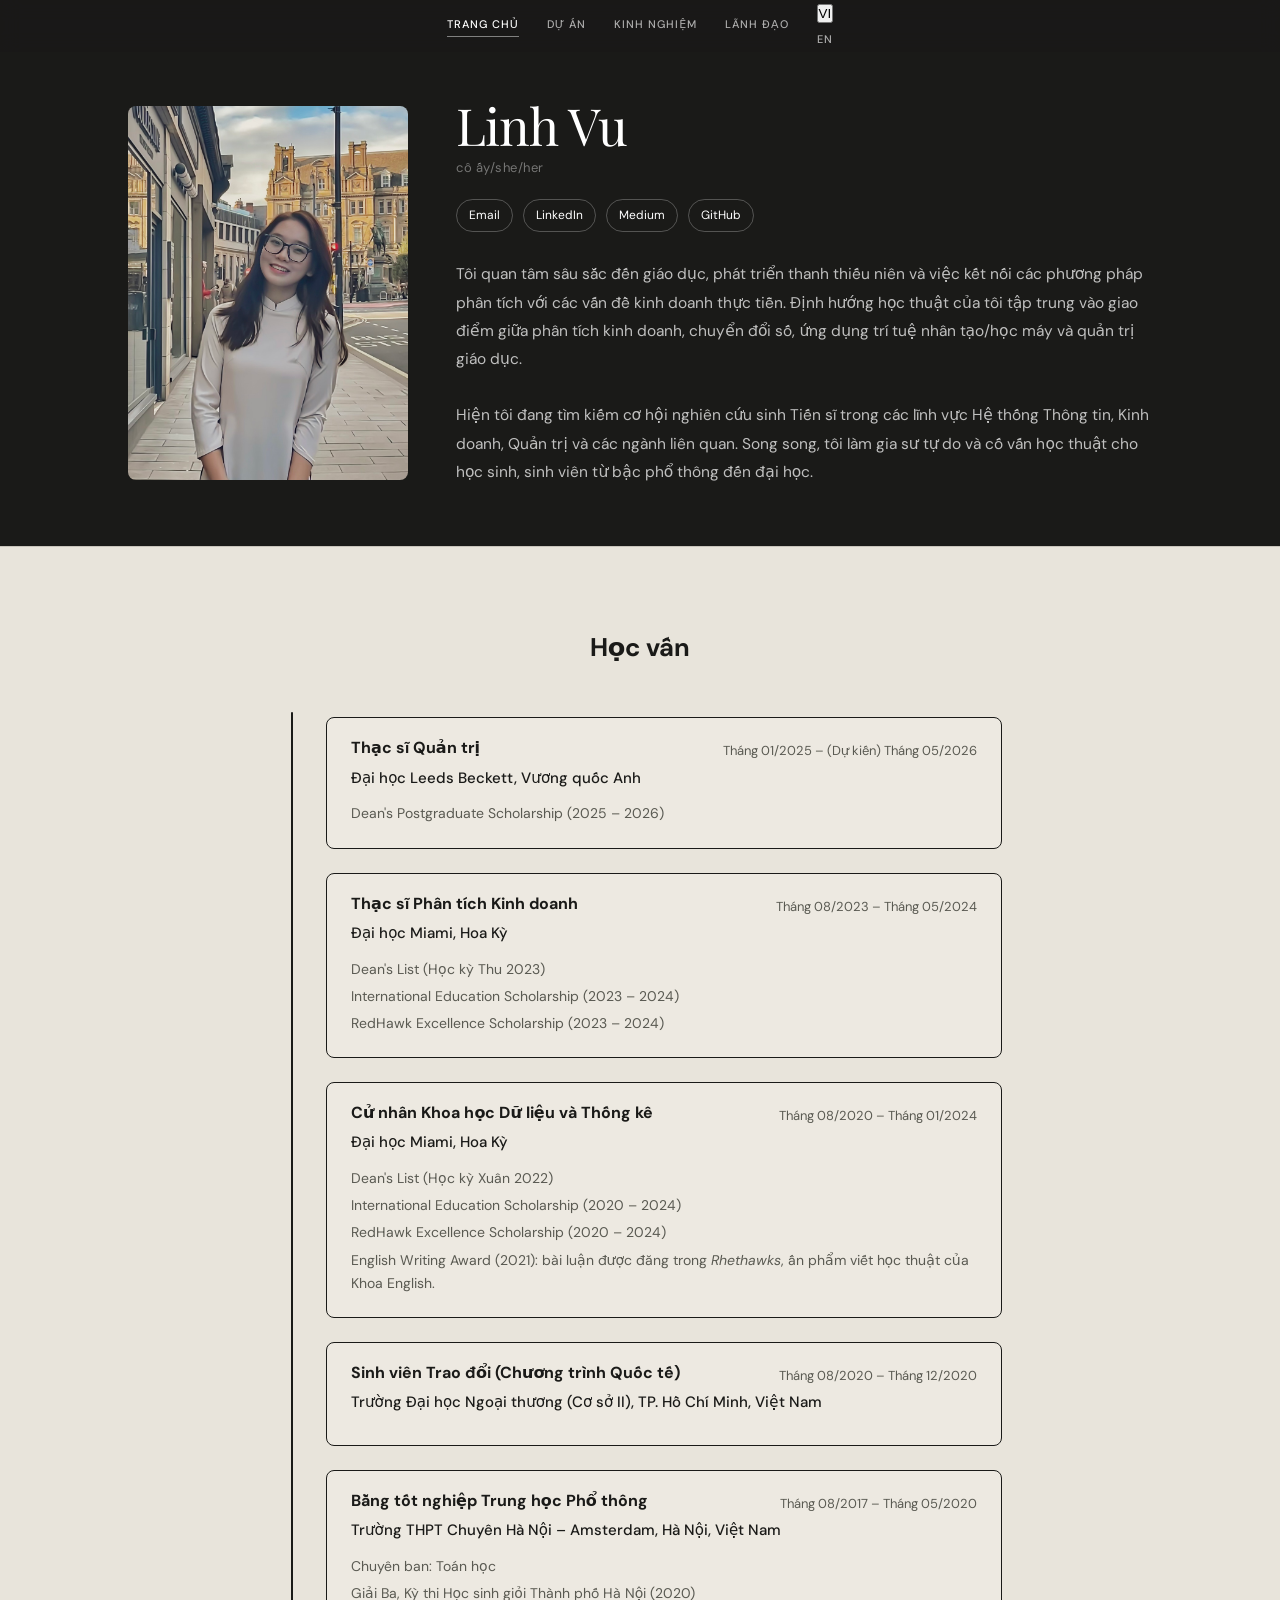
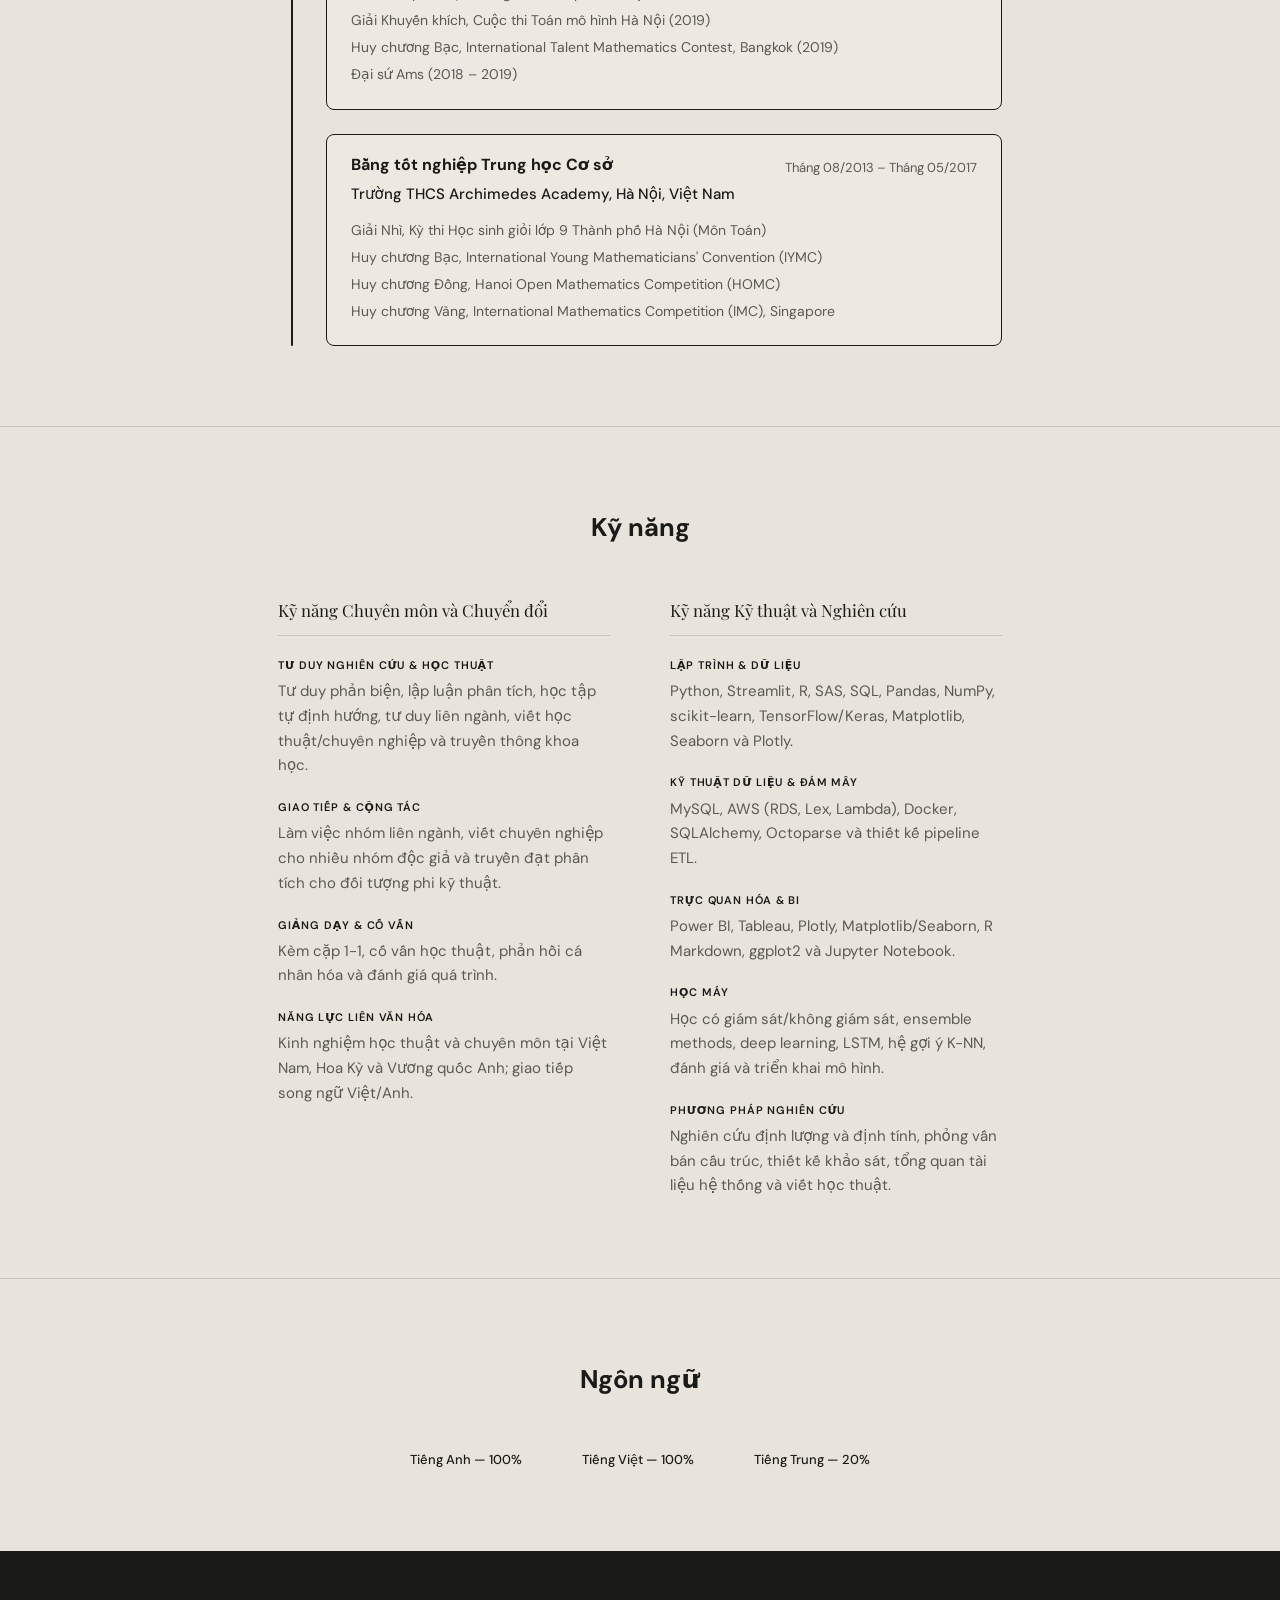
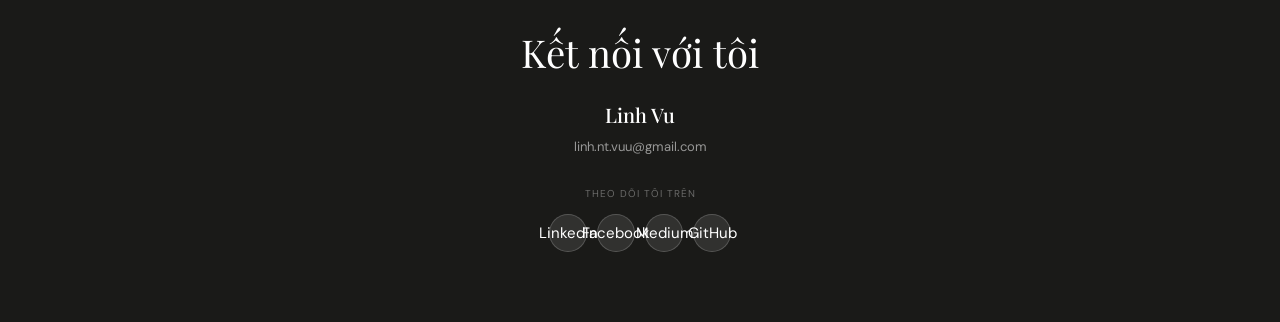
==== vi/index.html @ 60caf37d "Fix Vietnamese homepage paths and polish core copy" ====
<!DOCTYPE html>
<html lang="vi">
<head>
  <meta charset="UTF-8" />
  <meta name="viewport" content="width=device-width, initial-scale=1.0" />
  <title>Linh Vu | Trang cá nhân</title>
  <link rel="preconnect" href="https://fonts.googleapis.com" />
  <link rel="preconnect" href="https://fonts.gstatic.com" crossorigin />
  <link href="https://fonts.googleapis.com/css2?family=Playfair+Display:ital,wght@0,400;0,500;0,700;1,400;1,500&family=DM+Sans:wght@300;400;500&display=swap" rel="stylesheet" />
  <link rel="stylesheet" href="../style.css" />
  <style>
    .hero { background: var(--bg-dark); color: white; padding: calc(var(--nav-h) + 48px) var(--page-pad) 60px; display: grid; grid-template-columns: 280px 1fr; gap: 48px; align-items: center; }
    .hero-photo { width: 100%; max-width: 280px; aspect-ratio: 3/4; overflow: hidden; border-radius: 8px; flex-shrink: 0; }
    .hero-photo img { width: 100%; height: 100%; object-fit: cover; object-position: center top; }
    .hero-name { font-family: var(--serif); font-size: clamp(2.6rem, 4vw, 3.8rem); font-weight: 400; line-height: 1.0; margin-bottom: 6px; letter-spacing: -0.02em; }
    .hero-pronoun { font-size: 13px; color: rgba(255,255,255,0.4); margin-bottom: 20px; letter-spacing: 0.04em; }
    .hero-bio { font-size: 15.5px; line-height: 1.82; color: rgba(255,255,255,0.72); }
    .hero-socials { display: flex; gap: 10px; margin-bottom: 28px; flex-wrap: wrap; }
    .hero-social-link { color: white; border: 1px solid rgba(255,255,255,0.25); border-radius: 999px; padding: 6px 12px; font-size: 12px; text-decoration: none; }
  </style>
</head>
<body>

<nav>
  <div class="nav-links">
    <a href="index.html" class="active">Trang chủ</a>
    <a href="projects.html">Dự án</a>
    <a href="experience.html">Kinh nghiệm</a>
    <a href="leadership.html">Lãnh đạo</a>
  </div>
  <div class="lang-switcher">
    <button class="lang-current" onclick="toggleLangMenu(this)">VI</button>
    <div class="lang-menu"><a href="../index.html">EN</a></div>
  </div>
</nav>

<section class="hero" id="home">
  <div class="hero-photo"><img src="../images/linh.jpeg" alt="Linh Vu" /></div>
  <div class="hero-right-content">
    <h1 class="hero-name">Linh Vu</h1>
    <div class="hero-pronoun">cô ấy/she/her</div>
    <div class="hero-socials">
      <a href="mailto:linh.nt.vuu@gmail.com" class="hero-social-link">Email</a>
      <a href="https://www.linkedin.com/in/linhvu11/" target="_blank" class="hero-social-link">LinkedIn</a>
      <a href="https://medium.com/@linhvu.nt" target="_blank" class="hero-social-link">Medium</a>
      <a href="https://github.com/linhvu11" target="_blank" class="hero-social-link">GitHub</a>
    </div>
    <p class="hero-bio">
      Tôi quan tâm sâu sắc đến giáo dục, phát triển thanh thiếu niên và việc kết nối các phương pháp phân tích với các vấn đề kinh doanh thực tiễn. Định hướng học thuật của tôi tập trung vào giao điểm giữa phân tích kinh doanh, chuyển đổi số, ứng dụng trí tuệ nhân tạo/học máy và quản trị giáo dục.
      <br><br>
      Hiện tôi đang tìm kiếm cơ hội nghiên cứu sinh Tiến sĩ trong các lĩnh vực Hệ thống Thông tin, Kinh doanh, Quản trị và các ngành liên quan. Song song, tôi làm gia sư tự do và cố vấn học thuật cho học sinh, sinh viên từ bậc phổ thông đến đại học.
    </p>
  </div>
</section>

<section class="section" id="education">
  <div class="section-inner">
    <div class="section-label-wrap reveal"><div class="section-label">Học vấn</div></div>
    <div class="section-content">
      <div class="timeline reveal">
        <div class="timeline-item"><div class="timeline-card"><div class="timeline-card-header"><div class="timeline-card-title">Thạc sĩ Quản trị</div><div class="timeline-card-date">Tháng 01/2025 – (Dự kiến) Tháng 05/2026</div></div><span class="timeline-card-org">Đại học Leeds Beckett, Vương quốc Anh</span><ul class="timeline-card-edu-scholarship"><li>Dean's Postgraduate Scholarship (2025 – 2026)</li></ul><div class="edu-panel"><p><strong>Luận văn:</strong> “Hợp tác đại học – doanh nghiệp và phát triển tư duy khởi nghiệp của sinh viên tại Việt Nam” — phỏng vấn bán cấu trúc, phân tích chủ đề, quản trị chiến lược, chính sách giáo dục đại học, phát triển vốn nhân lực và giáo dục khởi nghiệp.</p></div></div></div>
        <div class="timeline-item"><div class="timeline-card"><div class="timeline-card-header"><div class="timeline-card-title">Thạc sĩ Phân tích Kinh doanh</div><div class="timeline-card-date">Tháng 08/2023 – Tháng 05/2024</div></div><span class="timeline-card-org">Đại học Miami, Hoa Kỳ</span><ul class="timeline-card-edu-scholarship"><li>Dean's List (Học kỳ Thu 2023)</li><li>International Education Scholarship (2023 – 2024)</li><li>RedHawk Excellence Scholarship (2023 – 2024)</li></ul><div class="edu-panel"><p>Các học phần trọng tâm gồm kho dữ liệu và BI, dữ liệu lớn, khai phá dữ liệu, học máy, AI/LLM, trực quan hóa dữ liệu, thiết kế thực nghiệm, suy luận nhân quả, tối ưu hóa và phân tích dự báo.</p></div></div></div>
        <div class="timeline-item"><div class="timeline-card"><div class="timeline-card-header"><div class="timeline-card-title">Cử nhân Khoa học Dữ liệu và Thống kê</div><div class="timeline-card-date">Tháng 08/2020 – Tháng 01/2024</div></div><span class="timeline-card-org">Đại học Miami, Hoa Kỳ</span><ul class="timeline-card-edu-scholarship"><li>Dean's List (Học kỳ Xuân 2022)</li><li>International Education Scholarship (2020 – 2024)</li><li>RedHawk Excellence Scholarship (2020 – 2024)</li><li>English Writing Award (2021): bài luận được đăng trong <em>Rhethawks</em>, ấn phẩm viết học thuật của Khoa English.</li></ul><div class="edu-panel"><p>Nền tảng học thuật gồm lập trình, cơ sở dữ liệu, xác suất, suy luận thống kê, thống kê Bayes, học thống kê, hồi quy, dự báo, thiết kế thực nghiệm, kinh tế lượng và kế toán tài chính.</p></div></div></div>
        <div class="timeline-item"><div class="timeline-card"><div class="timeline-card-header"><div class="timeline-card-title">Sinh viên Trao đổi (Chương trình Quốc tế)</div><div class="timeline-card-date">Tháng 08/2020 – Tháng 12/2020</div></div><span class="timeline-card-org">Trường Đại học Ngoại thương (Cơ sở II), TP. Hồ Chí Minh, Việt Nam</span><div class="edu-panel"><p>Tham gia chương trình trao đổi của Đại học Miami tại FTU Cơ sở II trong giai đoạn COVID-19; hoàn thành các học phần trực tiếp về Kinh tế vi mô và Kinh tế vĩ mô song song với việc học trực tuyến toàn thời gian tại Đại học Miami.</p><p><strong>Hoạt động:</strong> Diễn giả khách mời tại hội thảo “Chia sẻ kinh nghiệm học tập hiệu quả trong môi trường quốc tế”. <a href="leadership.html">Xem tại trang Lãnh đạo →</a></p></div></div></div>
        <div class="timeline-item"><div class="timeline-card"><div class="timeline-card-header"><div class="timeline-card-title">Bằng tốt nghiệp Trung học Phổ thông</div><div class="timeline-card-date">Tháng 08/2017 – Tháng 05/2020</div></div><span class="timeline-card-org">Trường THPT Chuyên Hà Nội – Amsterdam, Hà Nội, Việt Nam</span><ul class="timeline-card-edu-scholarship"><li>Chuyên ban: Toán học</li><li>Giải Ba, Kỳ thi Học sinh giỏi Thành phố Hà Nội (2020)</li><li>Giải Khuyến khích, Cuộc thi Toán mô hình Hà Nội (2019)</li><li>Huy chương Bạc, International Talent Mathematics Contest, Bangkok (2019)</li><li>Đại sứ Ams (2018 – 2019)</li></ul></div></div>
        <div class="timeline-item"><div class="timeline-card"><div class="timeline-card-header"><div class="timeline-card-title">Bằng tốt nghiệp Trung học Cơ sở</div><div class="timeline-card-date">Tháng 08/2013 – Tháng 05/2017</div></div><span class="timeline-card-org">Trường THCS Archimedes Academy, Hà Nội, Việt Nam</span><ul class="timeline-card-edu-scholarship"><li>Giải Nhì, Kỳ thi Học sinh giỏi lớp 9 Thành phố Hà Nội (Môn Toán)</li><li>Huy chương Bạc, International Young Mathematicians' Convention (IYMC)</li><li>Huy chương Đồng, Hanoi Open Mathematics Competition (HOMC)</li><li>Huy chương Vàng, International Mathematics Competition (IMC), Singapore</li></ul></div></div>
      </div>
    </div>
  </div>
</section>

<section class="section" id="skills">
  <div class="section-inner">
    <div class="section-label-wrap reveal"><div class="section-label">Kỹ năng</div></div>
    <div class="section-content reveal">
      <div class="skills-two-col">
        <div>
          <div class="skills-col-head">Kỹ năng Chuyên môn và Chuyển đổi</div>
          <div class="skills-group"><div class="skills-group-title">Tư duy Nghiên cứu &amp; Học thuật</div><div class="skills-category-desc">Tư duy phản biện, lập luận phân tích, học tập tự định hướng, tư duy liên ngành, viết học thuật/chuyên nghiệp và truyền thông khoa học.</div></div>
          <div class="skills-group"><div class="skills-group-title">Giao tiếp &amp; Cộng tác</div><div class="skills-category-desc">Làm việc nhóm liên ngành, viết chuyên nghiệp cho nhiều nhóm độc giả và truyền đạt phân tích cho đối tượng phi kỹ thuật.</div></div>
          <div class="skills-group"><div class="skills-group-title">Giảng dạy &amp; Cố vấn</div><div class="skills-category-desc">Kèm cặp 1-1, cố vấn học thuật, phản hồi cá nhân hóa và đánh giá quá trình.</div></div>
          <div class="skills-group"><div class="skills-group-title">Năng lực Liên văn hóa</div><div class="skills-category-desc">Kinh nghiệm học thuật và chuyên môn tại Việt Nam, Hoa Kỳ và Vương quốc Anh; giao tiếp song ngữ Việt/Anh.</div></div>
        </div>
        <div>
          <div class="skills-col-head">Kỹ năng Kỹ thuật và Nghiên cứu</div>
          <div class="skills-group"><div class="skills-group-title">Lập trình &amp; Dữ liệu</div><div class="skills-category-desc">Python, Streamlit, R, SAS, SQL, Pandas, NumPy, scikit-learn, TensorFlow/Keras, Matplotlib, Seaborn và Plotly.</div></div>
          <div class="skills-group"><div class="skills-group-title">Kỹ thuật Dữ liệu &amp; Đám mây</div><div class="skills-category-desc">MySQL, AWS (RDS, Lex, Lambda), Docker, SQLAlchemy, Octoparse và thiết kế pipeline ETL.</div></div>
          <div class="skills-group"><div class="skills-group-title">Trực quan hóa &amp; BI</div><div class="skills-category-desc">Power BI, Tableau, Plotly, Matplotlib/Seaborn, R Markdown, ggplot2 và Jupyter Notebook.</div></div>
          <div class="skills-group"><div class="skills-group-title">Học máy</div><div class="skills-category-desc">Học có giám sát/không giám sát, ensemble methods, deep learning, LSTM, hệ gợi ý K-NN, đánh giá và triển khai mô hình.</div></div>
          <div class="skills-group"><div class="skills-group-title">Phương pháp Nghiên cứu</div><div class="skills-category-desc">Nghiên cứu định lượng và định tính, phỏng vấn bán cấu trúc, thiết kế khảo sát, tổng quan tài liệu hệ thống và viết học thuật.</div></div>
        </div>
      </div>
    </div>
  </div>
</section>

<section class="section" id="languages">
  <div class="section-inner">
    <div class="section-label-wrap reveal"><div class="section-label">Ngôn ngữ</div></div>
    <div class="section-content reveal">
      <div class="lang-list">
        <div class="lang-item"><div class="lang-name">Tiếng Anh — 100%</div></div>
        <div class="lang-item"><div class="lang-name">Tiếng Việt — 100%</div></div>
        <div class="lang-item"><div class="lang-name">Tiếng Trung — 20%</div></div>
      </div>
    </div>
  </div>
</section>

<footer class="footer" id="connect">
  <div class="footer-title">Kết nối với tôi</div>
  <div class="footer-name">Linh Vu</div>
  <div class="footer-email"><a href="mailto:linh.nt.vuu@gmail.com">linh.nt.vuu@gmail.com</a></div>
  <div class="footer-label">Theo dõi tôi trên</div>
  <div class="social-links">
    <a href="https://www.linkedin.com/in/linhvu11/" target="_blank" class="social-link" title="LinkedIn">LinkedIn</a>
    <a href="https://www.facebook.com/linhbong115" target="_blank" class="social-link" title="Facebook">Facebook</a>
    <a href="https://medium.com/@linhvu.nt" target="_blank" class="social-link" title="Medium">Medium</a>
    <a href="https://github.com/linhvu11" target="_blank" class="social-link" title="GitHub">GitHub</a>
  </div>
</footer>

<script src="../shared.js"></script>
</body>
</html>
---- style.css ----
:root {
  --bg: #e8e4db;
  --bg-card: #ede9e1;       /* slightly lighter than bg for cards */
  --bg-dark: #1a1a18;
  --text: #1a1a18;
  --text-light: #5a5a52;
  --border: #1a1a18;        /* black borders */
  --border-subtle: #c8c4bb; /* subtle dividers inside cards */
  --white: #ffffff;
  --serif: 'Playfair Display', Georgia, serif;
  --sans: 'DM Sans', system-ui, sans-serif;
  --nav-h: 52px;
  --content-max: 980px;     /* wider content */
  --page-pad: clamp(20px, 10vw, 160px);
  --dot-size: 28px;
  --line-left: 13px;        /* center of the 2px line = (dot-size/2) - 1 */
}

*, *::before, *::after { box-sizing: border-box; margin: 0; padding: 0; }
html { scroll-behavior: smooth; }
body {
  font-family: var(--sans);
  background: var(--bg);
  color: var(--text);
  font-size: 15px;
  line-height: 1.65;
  -webkit-font-smoothing: antialiased;
  min-width: 320px;
}
a { color: inherit; text-decoration: none; }

/* ══ NAV ══ */
nav {
  position: fixed; top: 0; left: 0; right: 0; z-index: 500;
  display: flex; align-items: center; justify-content: center;
  gap: 28px;
  padding: 0 clamp(20px, 5vw, 80px);
  height: var(--nav-h);
  background: rgba(26,24,24,0.96);
  backdrop-filter: blur(10px);
}

.nav-links { display: flex; gap: 28px; align-items: center; }
nav a {
  color: rgba(255,255,255,0.65); font-size: 11px;
  letter-spacing: 0.09em; text-transform: uppercase; font-weight: 500;
  transition: color 0.2s; padding-bottom: 2px;
  border-bottom: 1.5px solid transparent;
}
nav a:hover { color: white; }
nav a.active { color: white; border-bottom-color: rgba(255,255,255,0.45); }

/* ══ SECTIONS ══ */
.section { padding: 80px 0; border-top: 1px solid var(--border-subtle); }
.section-inner {
  max-width: var(--content-max);
  margin: 0 auto;
  padding: 0 var(--page-pad);
}
.section-label-wrap { text-align: center; margin-bottom: 48px; }
.section-label { font-family: var(--sans); font-size: 1.6rem; font-weight: 700; color: var(--text); }
.section-label-hint { font-size: 12px; color: var(--text-light); font-style: italic; margin-top: 6px; }
.section-content { min-width: 0; }

/* ══ PAGE HERO ══ */
.page-hero {
  background: var(--bg-dark); color: white;
  padding: calc(var(--nav-h) + 60px) var(--page-pad) 60px;
  text-align: center;
}
.page-hero h1 { font-family: var(--serif); font-size: 3rem; font-weight: 400; letter-spacing: -0.02em; }
.page-hero h1 em { font-style: italic; }
.page-hero p { font-size: 14px; color: rgba(255,255,255,0.55); margin-top: 8px; }

/* ══════════════════════════════════════
   TIMELINE
══════════════════════════════════════ */
.timeline {
  position: relative;
  padding-left: 48px;
}
.timeline::before {
  content: '';
  position: absolute;
  left: var(--line-left);
  top: -5px;
  bottom: 0;
  width: 2px;
  background: var(--bg-dark);
  border-radius: 1px;
}
.timeline-item { position: relative; margin-bottom: 24px; }
.timeline-item:last-child { margin-bottom: 0; }

.timeline-dot {
  position: absolute;
  left: -49px;
  top: 16px;
  width: var(--dot-size);
  height: var(--dot-size);
  border-radius: 50%;
  background: var(--bg);
  border: 2px solid var(--bg-dark);
  display: flex; align-items: center; justify-content: center;
  z-index: 1;
}
.timeline-dot svg {
  width: 13px; height: 13px;
  stroke: var(--bg-dark); stroke-width: 1.8;
  fill: none; stroke-linecap: round; stroke-linejoin: round;
}

/* Timeline CARD */
.timeline-card {
  background: var(--bg-card);
  border: 1.5px solid var(--bg-dark);
  border-radius: 8px;
  padding: 20px 24px;
  overflow: hidden;
  transition: box-shadow 0.2s, transform 0.2s;
}
.timeline-card:hover { box-shadow: 0 4px 20px rgba(0,0,0,0.12); transform: translateY(-1px); }
.timeline-card-header {
  display: flex; justify-content: space-between;
  align-items: flex-start; gap: 12px; margin-bottom: 4px;
  flex-wrap: wrap; /* allow wrapping instead of overflow */
}
.timeline-card-title {
  font-weight: 700; font-size: 16px; line-height: 1.3;
  flex: 1; min-width: 0; /* shrink properly */
}
.timeline-card-date {
  display: flex; align-items: center; gap: 4px;
  font-size: 13px; color: var(--text-light);
  white-space: nowrap; flex-shrink: 0; padding-top: 2px;
}
.timeline-card-date svg { width: 12px; height: 12px; fill: none; stroke: var(--text-light); stroke-width: 1.8; }
.timeline-card-org {
  font-size: 15px; font-weight: 500; color: var(--text); margin-bottom: 10px; display: block;
}

/* For EDUCATION section: scholarship list */
.timeline-card-edu-scholarship { list-style: none; font-size: 14px; color: var(--text-light); }
.timeline-card-edu-scholarship li { padding: 2px 0; }

/* -- Timeline CARD toggle button -- */
.timeline-card-toggle {
  display: inline-flex; align-items: center; gap: 6px;
  font-size: 13px; font-weight: 500; color: var(--text-light);
  background: none; border: 1.5px solid var(--border-subtle);
  border-radius: 4px; padding: 5px 12px; cursor: pointer;
  transition: all 0.15s; font-family: var(--sans); margin-top: 12px; }
.timeline-card-toggle:hover { border-color: var(--text); color: var(--text); }
.timeline-card-toggle.open { border-color: var(--text); color: var(--text); background: rgba(0,0,0,0.03); }
.timeline-card-toggle svg { width: 11px; height: 11px; fill: none; stroke: currentColor; stroke-width: 2; transition: transform 0.22s ease; }
.timeline-card-toggle.open svg { transform: rotate(90deg); }

/* ══ EDUCATION dropdown panel ══ */
.edu-panel {
  display: none; margin-top: 14px; padding: 16px 18px;
  background: var(--bg); border: 1px solid var(--border-subtle);
  border-radius: 6px; font-size: 14px; line-height: 1.7;
}
.edu-panel.open { display: block; animation: dropIn 0.2s ease; }
@keyframes dropIn { from { opacity: 0; transform: translateY(-5px); } to { opacity: 1; transform: none; } }
.edu-panel-subhead { font-weight: 700; font-size: 11px; letter-spacing: 0.07em; text-transform: uppercase; color: var(--text-light); margin: 14px 0 8px; }
.edu-panel-subhead:first-child { margin-top: 0; }
.edu-panel strong { font-weight: 700; }
.edu-panel p { margin-bottom: 6px; font-size: 14px; }
.edu-panel p:last-child { margin-bottom: 0; }

/* ══ AWARDS ══ */
.award-list { list-style: none; }

/* Each award entry is an <li> — acts as the visual "group" */
.award-list > li {
  padding: 10px 0;
  border-bottom: 1px solid var(--border-subtle);
}
.award-list > li:first-child { padding-top: 0; }
.award-list > li:last-child { padding-bottom: 0; border-bottom: none; }

/* Title + date row */
.award-item {
  display: flex;
  justify-content: space-between;
  align-items: flex-start;
  gap: 12px;
}
.award-item-title {
  flex: 1;
  min-width: 0;
  font-size: 14px;
  line-height: 1.4;
}
.award-item-date {
  font-size: 12px;
  color: var(--text-light);
  white-space: nowrap;
  flex-shrink: 0;
  padding-top: 2px;
}

/* Detail sits tight below the title row */
.award-item-detail {
  font-size: 12.5px;
  color: var(--text-light);
  margin-top: 3px;
  line-height: 1.55;
  font-style: italic;
}

/* ══ STYLE LINKS <a> ══ */
.award-list a,
.experience-panel a,
.edu-panel a {
  color: #4A7FA5;
  text-decoration: none;
  font-size: inherit;
  font-weight: inherit;
  font-style: inherit;
  line-height: inherit;
}
.award-list a:hover,
.experience-panel a:hover,
.edu-panel a:hover {
  color: #2E5F80;
}

/* ══ EXPERIENCE dropdown panel ══ */
.experience-panel {
  display: none; margin-top: 14px; padding: 16px 18px;
  background: var(--bg); border: 1px solid var(--border-subtle);
  border-radius: 6px; font-size: 14px; line-height: 1.7;
}
.experience-panel.open { display: block; animation: dropIn 0.2s ease; }
.experience-panel p { margin-bottom: 6px; font-size: 14px; font-style: italic; }
.experience-panel-bullets { padding-left: 18px; }
.experience-panel-bullets li { font-size: 14px; line-height: 1.65; margin-bottom: 6px; }
.experience-panel-bullets li:last-child { margin-bottom: 0; }

/* ══ SKILLS ══ */
.skills-two-col { display: grid; grid-template-columns: 1fr 1fr; gap: 0 60px; }
.skills-col-head { font-family: var(--serif); font-size: 1.05rem; font-weight: 400; margin-bottom: 20px; padding-bottom: 10px; border-bottom: 1px solid var(--border-subtle); }
.skills-group { margin-bottom: 20px; }
.skills-group:last-child { margin-bottom: 0; }
.skills-group-title { font-weight: 600; font-size: 11px; letter-spacing: 0.08em; text-transform: uppercase; margin-bottom: 5px; }
.skills-category-desc { font-size: 15px; line-height: 1.65; color: var(--text-light); }

/* ══ LANGUAGES ══ */
.lang-list { display: flex; gap: 60px; justify-content: center; flex-wrap: wrap; }
.lang-item { text-align: center; }
.lang-donut { position: relative; width: 80px; height: 80px; margin: 0 auto 10px; }
.lang-donut svg { width: 80px; height: 80px; transform: rotate(-90deg); }
.lang-donut circle { fill: none; stroke-width: 7; stroke-linecap: round; }
.lang-donut .track { stroke: var(--border-subtle); }
.lang-donut .fill { stroke: var(--bg-dark); }
.lang-donut-pct { position: absolute; inset: 0; display: flex; align-items: center; justify-content: center; font-size: 14px; font-weight: 600; }
.lang-name { font-size: 13px; font-weight: 500; }

/* ══ PROJECTS GRID ══ */
.projects-grid { display: grid; grid-template-columns: repeat(3, 1fr); gap: 20px; }
.project-card { cursor: pointer; transition: transform 0.2s; }
.project-card:hover { transform: translateY(-3px); }
.project-thumb {
  width: 100%;
  aspect-ratio: 2/1;
  object-fit: cover;
  border-radius: 6px;
  border: 1.5px solid var(--bg-dark);
  display: block;
}
.project-title { font-size: 14px; font-weight: 600; margin-top: 8px; line-height: 1.4; }
.project-year { font-size: 12px; font-style: italic; color: var(--text-light); margin-top: 2px; }

/* ══ MODAL ══ */
.modal-overlay {
  display: none; position: fixed; inset: 0;
  background: rgba(0,0,0,0.45); z-index: 1000;
  align-items: center; justify-content: center; padding: 20px;
}
.modal-overlay.open { display: flex; }
.modal {
  background: var(--white); border-radius: 8px;
  max-width: 700px; width: 100%; max-height: 88vh;
  overflow-y: auto; padding: 32px; position: relative;
  animation: modalIn 0.2s ease;
}
@keyframes modalIn {
  from { opacity: 0; transform: scale(0.97) translateY(6px); }
  to { opacity: 1; transform: scale(1) translateY(0); }
}
.modal-close {
  position: absolute; top: 14px; right: 14px;
  width: 28px; height: 28px; border-radius: 50%;
  border: 1.5px solid var(--text); background: none;
  cursor: pointer; display: flex; align-items: center; justify-content: center; font-size: 14px;
}
.modal-close:hover { background: var(--bg-dark); color: white; border-color: var(--bg-dark); }
.modal-title { font-weight: 700; font-size: 17px; margin-bottom: 6px; line-height: 1.4; }
.modal-meta { font-size: 13px; color: var(--text-light); margin-bottom: 4px; }
.modal-meta em { font-style: italic; }
.modal-year { font-size: 13px; color: var(--text-light); margin-bottom: 16px; }
.modal-sep { border: none; border-top: 1px solid var(--border-subtle); margin: 14px 0; }
.modal-body ul { padding-left: 18px; }
.modal-body li { font-size: 14px; margin-bottom: 7px; line-height: 1.65; }
.modal-body p { font-size: 14px; margin-bottom: 8px; line-height: 1.7; }
.modal-body strong { font-weight: 700; font-style: italic; }
.modal-note { font-size: 12px; font-style: italic; color: var(--text-light); margin-top: 14px; }
.btn-read {
  display: inline-block; background: var(--bg-dark); color: white;
  padding: 10px 22px; border-radius: 30px; font-size: 13px;
  font-weight: 500; margin-top: 16px; transition: opacity 0.2s;
}
.btn-read:hover { opacity: 0.8; }

/* ══ FOOTER ══ */
.footer { background: var(--bg-dark); color: white; text-align: center; padding: 70px 40px; }
.footer-title { font-family: var(--serif); font-size: 2.4rem; font-weight: 400; margin-bottom: 14px; }
.footer-name { font-family: var(--serif); font-size: 20px; font-weight: 500; margin-bottom: 5px; }
.footer-email { font-size: 13px; color: rgba(255,255,255,0.55); margin-bottom: 28px; }
.footer-label { font-size: 10px; letter-spacing: 0.1em; text-transform: uppercase; color: rgba(255,255,255,0.35); margin-bottom: 12px; }
.social-links { display: flex; gap: 10px; justify-content: center; }
.social-link { width: 38px; height: 38px; border-radius: 50%; background: rgba(255,255,255,0.1); display: flex; align-items: center; justify-content: center; transition: background 0.2s; border: 1px solid rgba(255,255,255,0.18); }
.social-link:hover { background: rgba(255,255,255,0.22); }
.social-link svg { width: 15px; height: 15px; fill: white; }

/* ══ REVEAL ══ */
.reveal { opacity: 1; transform: none; }
.reveal.visible { opacity: 1; transform: none; }

/* ══ LANGUAGE SWITCHER ══ */
/*
.lang-switcher {
  position: relative;
  display: flex;
  align-items: center;
}
.lang-current {
  font-family: var(--sans);
  font-size: 11px; font-weight: 500; letter-spacing: 0.09em;
  color: rgba(255,255,255,0.65);
  background: none; border: 1px solid rgba(255,255,255,0.25);
  border-radius: 4px; padding: 4px 10px;
  cursor: pointer; transition: all 0.15s;
  line-height: 1;
}
.lang-current:hover { color: white; border-color: rgba(255,255,255,0.6); }
.lang-menu {
  display: none;
  position: absolute; top: calc(100% + 8px); right: 0;
  background: #1a1a18; border: 1px solid rgba(255,255,255,0.15);
  border-radius: 4px; overflow: hidden; min-width: 100%;
  z-index: 600;
}
.lang-menu.open { display: block; }
.lang-menu a {
  display: block; padding: 6px 10px;
  font-size: 11px; font-weight: 500; letter-spacing: 0.09em;
  color: rgba(255,255,255,0.65); text-align: center;
  transition: background 0.15s;
}
.lang-menu a:hover { background: rgba(255,255,255,0.08); color: white; }
*/

/* ══ MOBILE responsive adjustments ══ */
@media (max-width: 800px) {
  .hero {
    grid-template-columns: 1fr !important;
    gap: 28px !important;
    padding-left: var(--page-pad) !important;
    padding-right: var(--page-pad) !important;
  }
  .hero-photo {
    max-width: 180px !important;
    margin: 0 auto;
  }
  .hero-right-content { align-items: center; text-align: center; }
  .hero-socials { justify-content: center; }
  .hero-name { font-size: 2.4rem !important; }
}

@media (max-width: 600px) {
  .skills-two-col { grid-template-columns: 1fr; gap: 32px; }
  .projects-grid { grid-template-columns: repeat(2, 1fr); gap: 14px; }
  .lang-list { gap: 32px; }
  /* Stack date below title so it never overflows the card */
  .timeline-card-header { flex-direction: column; gap: 4px; }
  .timeline-card-date { font-size: 12px; white-space: normal; }
  /* Stack award date below title; more vertical padding so dividers read clearly */
  .award-item { flex-direction: column; gap: 1px; }
  .award-item-date { font-size: 11.5px; margin-top: 2px; padding-top: 0; }
  .award-list > li { padding: 14px 0; }
  .award-list > li:first-child { padding-top: 0; }
  .award-list > li:last-child { padding-bottom: 0; }
}

/* ══ PRINT ══ */
@media print {
  nav { position: static; }
  .page-hero { padding-top: 40px; }
  .hero { padding-top: 40px; }
  .timeline-card:hover { transform: none; box-shadow: none; }
}
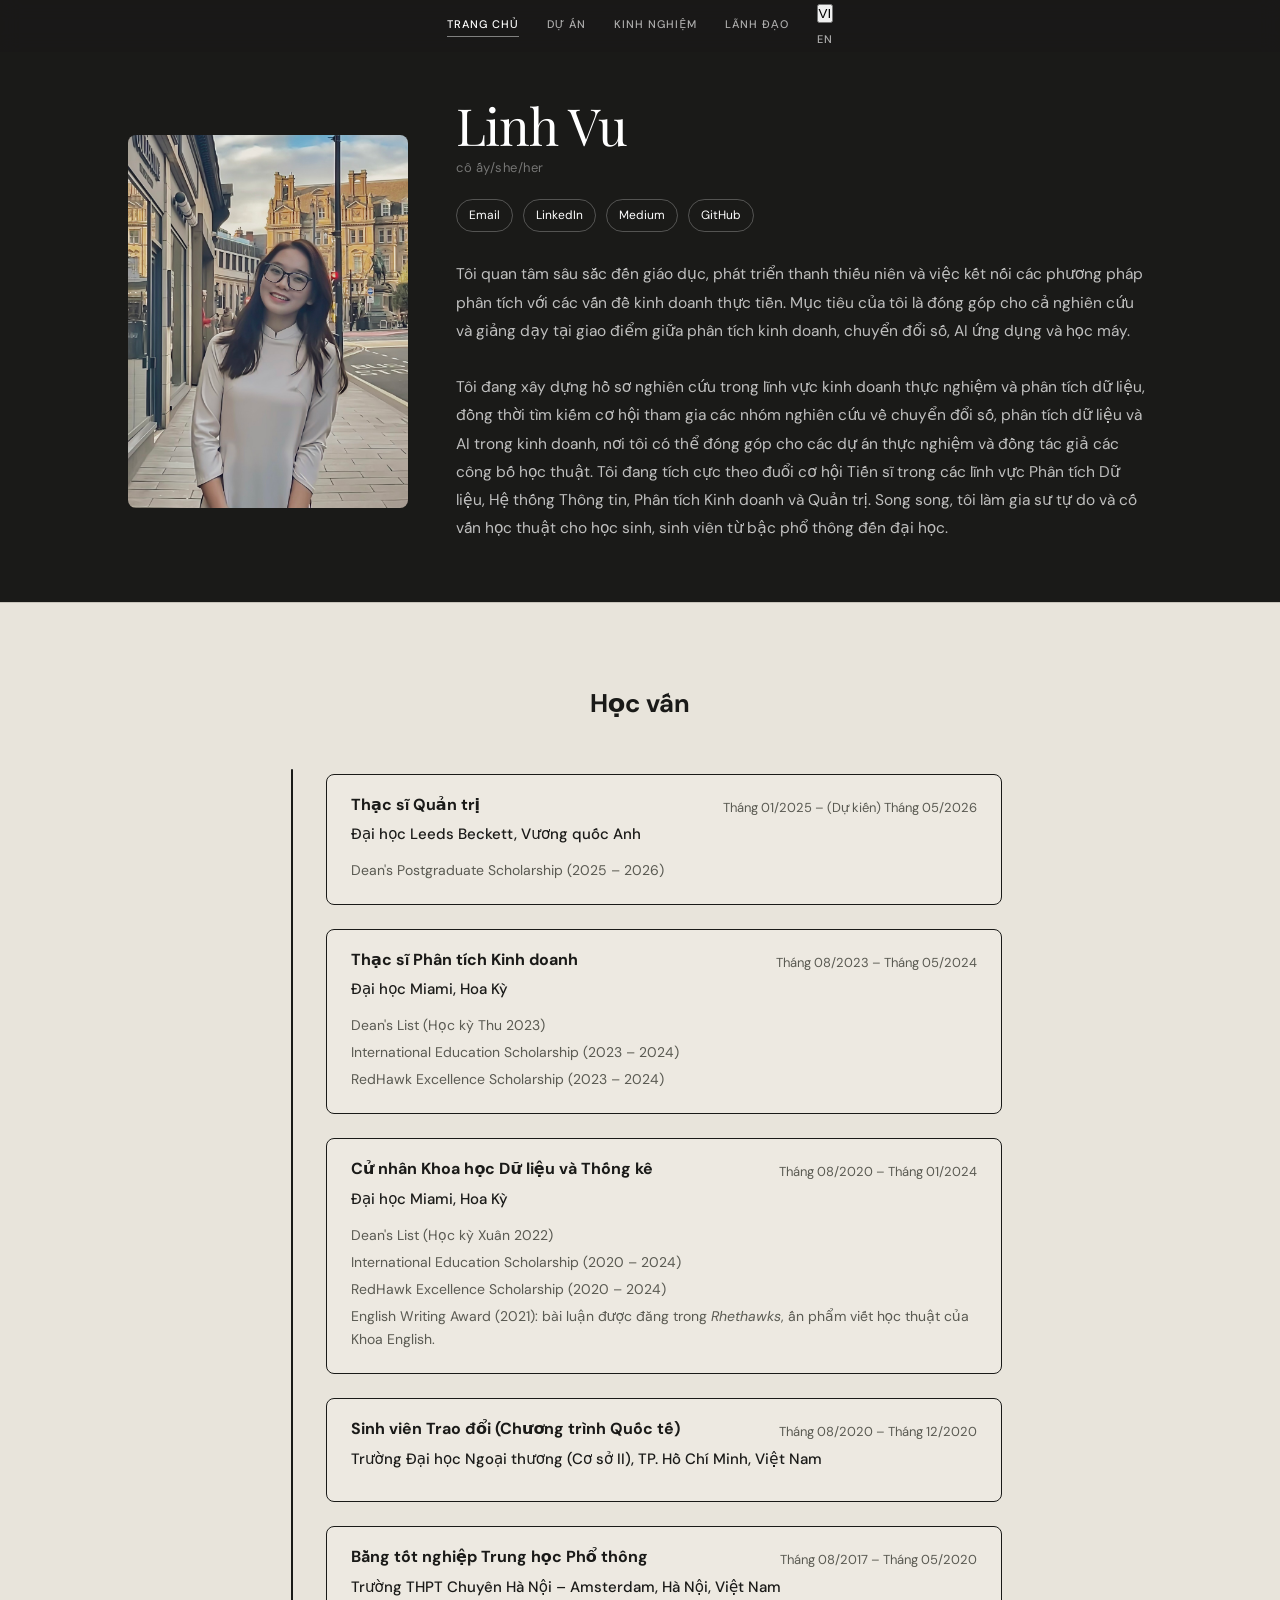
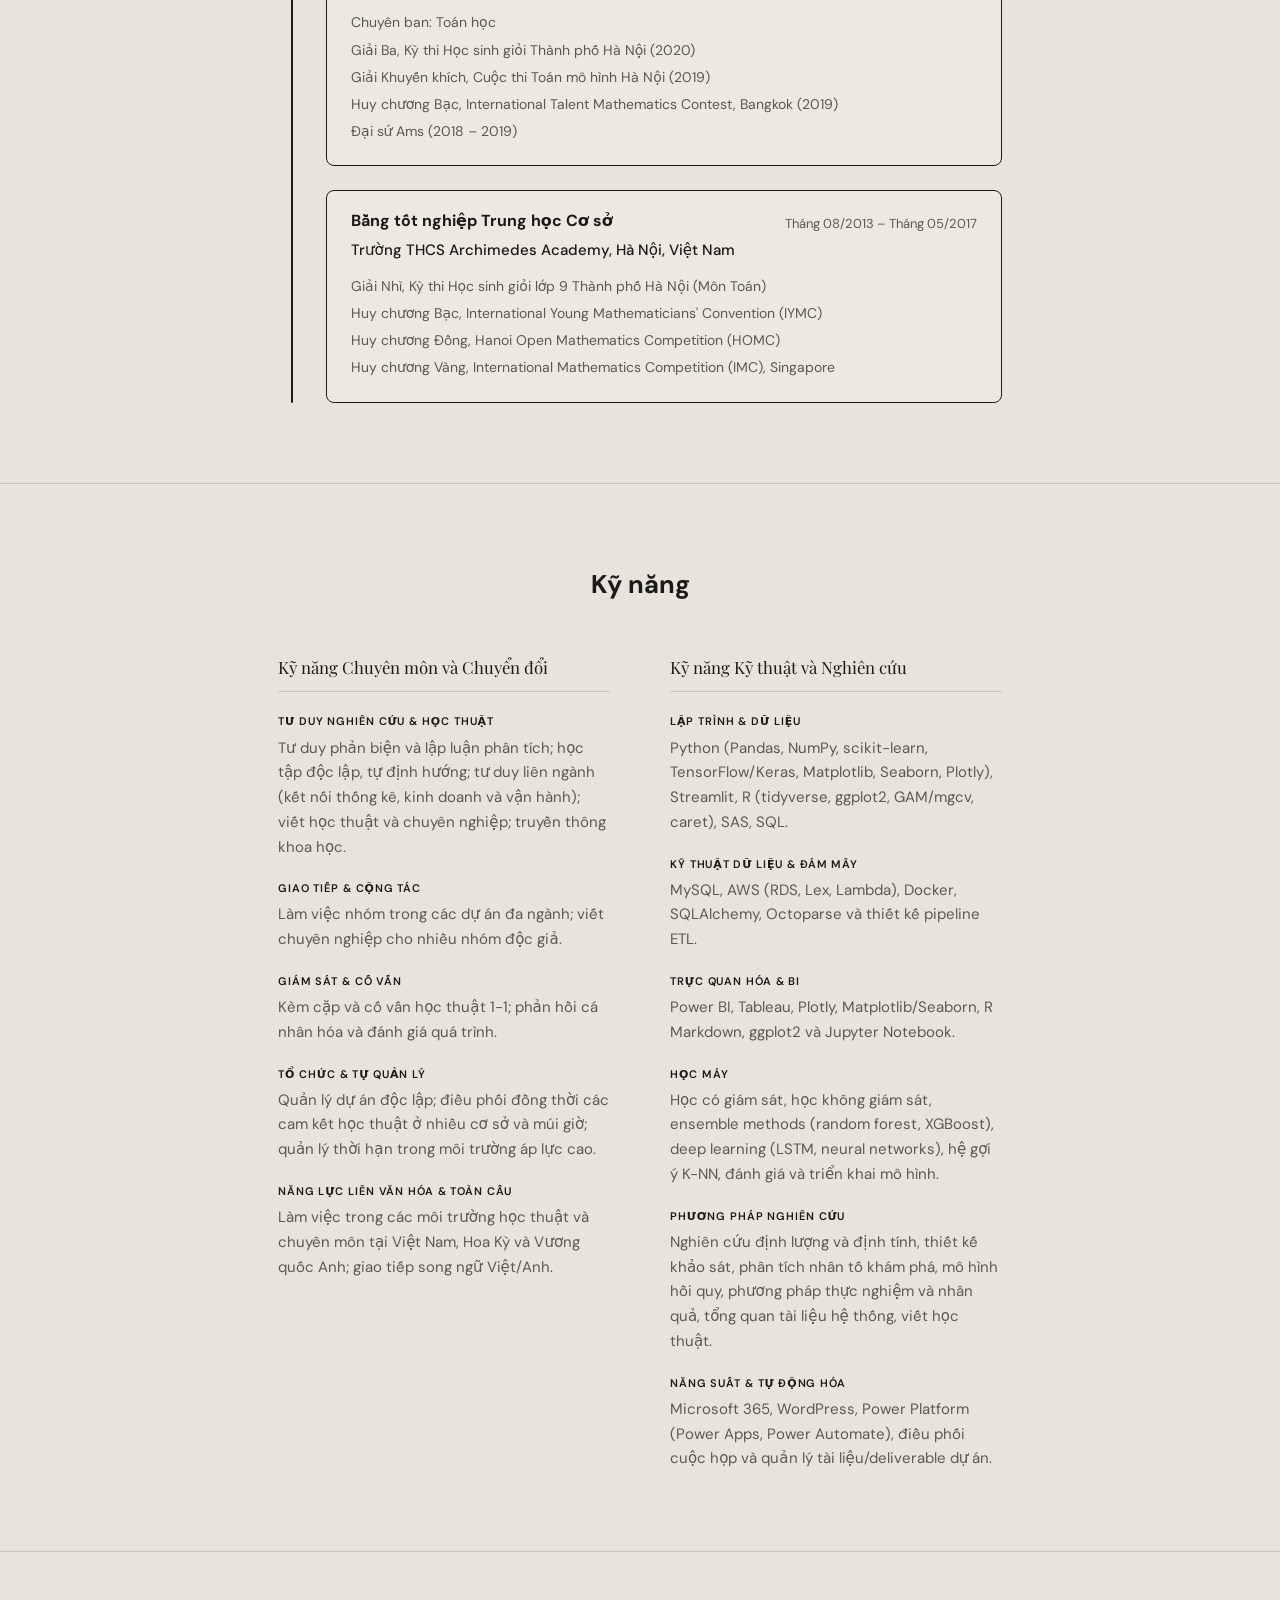
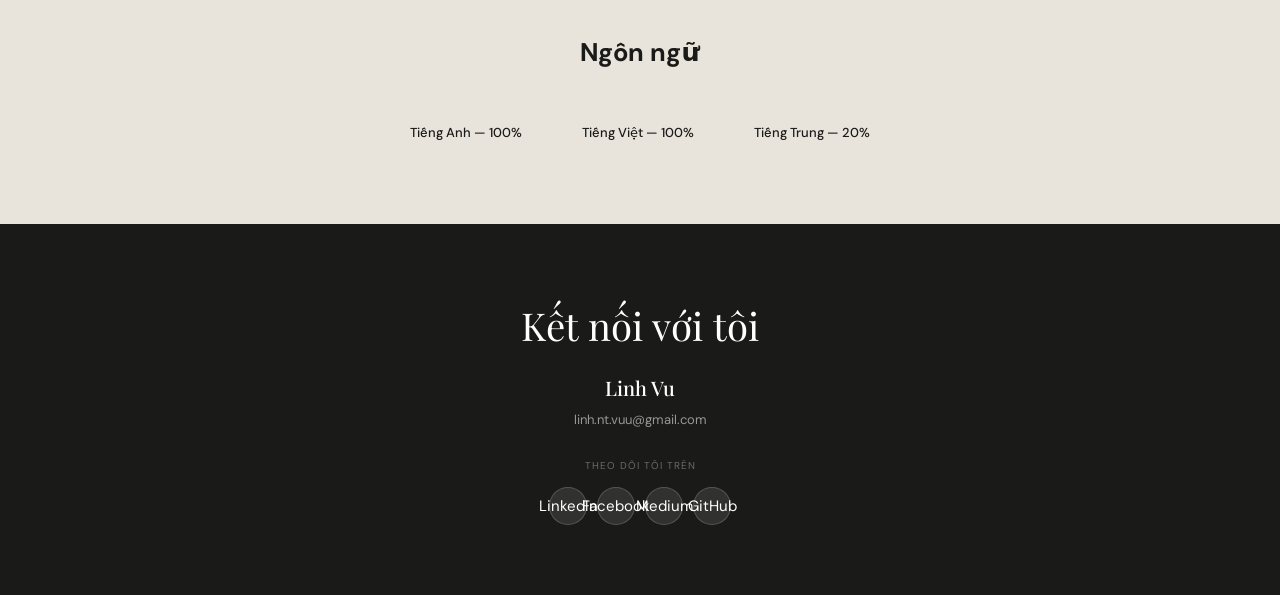
==== commit a7a54702: "Sync Vietnamese homepage with latest English research and skills updates" ====
--- a/vi/index.html
+++ b/vi/index.html
@@ -46,9 +46,9 @@
       <a href="https://github.com/linhvu11" target="_blank" class="hero-social-link">GitHub</a>
     </div>
     <p class="hero-bio">
-      Tôi quan tâm sâu sắc đến giáo dục, phát triển thanh thiếu niên và việc kết nối các phương pháp phân tích với các vấn đề kinh doanh thực tiễn. Định hướng học thuật của tôi tập trung vào giao điểm giữa phân tích kinh doanh, chuyển đổi số, ứng dụng trí tuệ nhân tạo/học máy và quản trị giáo dục.
+      Tôi quan tâm sâu sắc đến giáo dục, phát triển thanh thiếu niên và việc kết nối các phương pháp phân tích với các vấn đề kinh doanh thực tiễn. Mục tiêu của tôi là đóng góp cho cả nghiên cứu và giảng dạy tại giao điểm giữa phân tích kinh doanh, chuyển đổi số, AI ứng dụng và học máy.
       <br><br>
-      Hiện tôi đang tìm kiếm cơ hội nghiên cứu sinh Tiến sĩ trong các lĩnh vực Hệ thống Thông tin, Kinh doanh, Quản trị và các ngành liên quan. Song song, tôi làm gia sư tự do và cố vấn học thuật cho học sinh, sinh viên từ bậc phổ thông đến đại học.
+      Tôi đang xây dựng hồ sơ nghiên cứu trong lĩnh vực kinh doanh thực nghiệm và phân tích dữ liệu, đồng thời tìm kiếm cơ hội tham gia các nhóm nghiên cứu về chuyển đổi số, phân tích dữ liệu và AI trong kinh doanh, nơi tôi có thể đóng góp cho các dự án thực nghiệm và đồng tác giả các công bố học thuật. Tôi đang tích cực theo đuổi cơ hội Tiến sĩ trong các lĩnh vực Phân tích Dữ liệu, Hệ thống Thông tin, Phân tích Kinh doanh và Quản trị. Song song, tôi làm gia sư tự do và cố vấn học thuật cho học sinh, sinh viên từ bậc phổ thông đến đại học.
     </p>
   </div>
 </section>
@@ -58,7 +58,7 @@
     <div class="section-label-wrap reveal"><div class="section-label">Học vấn</div></div>
     <div class="section-content">
       <div class="timeline reveal">
-        <div class="timeline-item"><div class="timeline-card"><div class="timeline-card-header"><div class="timeline-card-title">Thạc sĩ Quản trị</div><div class="timeline-card-date">Tháng 01/2025 – (Dự kiến) Tháng 05/2026</div></div><span class="timeline-card-org">Đại học Leeds Beckett, Vương quốc Anh</span><ul class="timeline-card-edu-scholarship"><li>Dean's Postgraduate Scholarship (2025 – 2026)</li></ul><div class="edu-panel"><p><strong>Luận văn:</strong> “Hợp tác đại học – doanh nghiệp và phát triển tư duy khởi nghiệp của sinh viên tại Việt Nam” — phỏng vấn bán cấu trúc, phân tích chủ đề, quản trị chiến lược, chính sách giáo dục đại học, phát triển vốn nhân lực và giáo dục khởi nghiệp.</p></div></div></div>
+        <div class="timeline-item"><div class="timeline-card"><div class="timeline-card-header"><div class="timeline-card-title">Thạc sĩ Quản trị</div><div class="timeline-card-date">Tháng 01/2025 – (Dự kiến) Tháng 05/2026</div></div><span class="timeline-card-org">Đại học Leeds Beckett, Vương quốc Anh</span><ul class="timeline-card-edu-scholarship"><li>Dean's Postgraduate Scholarship (2025 – 2026)</li></ul><div class="edu-panel"><p><strong>Luận văn:</strong> “Hợp tác đại học – doanh nghiệp và phát triển tư duy khởi nghiệp của sinh viên tại Việt Nam” — thiết kế khảo sát định lượng, phân tích nhân tố khám phá, hồi quy bội phân cấp, lý thuyết quản trị chiến lược, chính sách giáo dục đại học và giáo dục khởi nghiệp.</p></div></div></div>
         <div class="timeline-item"><div class="timeline-card"><div class="timeline-card-header"><div class="timeline-card-title">Thạc sĩ Phân tích Kinh doanh</div><div class="timeline-card-date">Tháng 08/2023 – Tháng 05/2024</div></div><span class="timeline-card-org">Đại học Miami, Hoa Kỳ</span><ul class="timeline-card-edu-scholarship"><li>Dean's List (Học kỳ Thu 2023)</li><li>International Education Scholarship (2023 – 2024)</li><li>RedHawk Excellence Scholarship (2023 – 2024)</li></ul><div class="edu-panel"><p>Các học phần trọng tâm gồm kho dữ liệu và BI, dữ liệu lớn, khai phá dữ liệu, học máy, AI/LLM, trực quan hóa dữ liệu, thiết kế thực nghiệm, suy luận nhân quả, tối ưu hóa và phân tích dự báo.</p></div></div></div>
         <div class="timeline-item"><div class="timeline-card"><div class="timeline-card-header"><div class="timeline-card-title">Cử nhân Khoa học Dữ liệu và Thống kê</div><div class="timeline-card-date">Tháng 08/2020 – Tháng 01/2024</div></div><span class="timeline-card-org">Đại học Miami, Hoa Kỳ</span><ul class="timeline-card-edu-scholarship"><li>Dean's List (Học kỳ Xuân 2022)</li><li>International Education Scholarship (2020 – 2024)</li><li>RedHawk Excellence Scholarship (2020 – 2024)</li><li>English Writing Award (2021): bài luận được đăng trong <em>Rhethawks</em>, ấn phẩm viết học thuật của Khoa English.</li></ul><div class="edu-panel"><p>Nền tảng học thuật gồm lập trình, cơ sở dữ liệu, xác suất, suy luận thống kê, thống kê Bayes, học thống kê, hồi quy, dự báo, thiết kế thực nghiệm, kinh tế lượng và kế toán tài chính.</p></div></div></div>
         <div class="timeline-item"><div class="timeline-card"><div class="timeline-card-header"><div class="timeline-card-title">Sinh viên Trao đổi (Chương trình Quốc tế)</div><div class="timeline-card-date">Tháng 08/2020 – Tháng 12/2020</div></div><span class="timeline-card-org">Trường Đại học Ngoại thương (Cơ sở II), TP. Hồ Chí Minh, Việt Nam</span><div class="edu-panel"><p>Tham gia chương trình trao đổi của Đại học Miami tại FTU Cơ sở II trong giai đoạn COVID-19; hoàn thành các học phần trực tiếp về Kinh tế vi mô và Kinh tế vĩ mô song song với việc học trực tuyến toàn thời gian tại Đại học Miami.</p><p><strong>Hoạt động:</strong> Diễn giả khách mời tại hội thảo “Chia sẻ kinh nghiệm học tập hiệu quả trong môi trường quốc tế”. <a href="leadership.html">Xem tại trang Lãnh đạo →</a></p></div></div></div>
@@ -76,18 +76,20 @@
       <div class="skills-two-col">
         <div>
           <div class="skills-col-head">Kỹ năng Chuyên môn và Chuyển đổi</div>
-          <div class="skills-group"><div class="skills-group-title">Tư duy Nghiên cứu &amp; Học thuật</div><div class="skills-category-desc">Tư duy phản biện, lập luận phân tích, học tập tự định hướng, tư duy liên ngành, viết học thuật/chuyên nghiệp và truyền thông khoa học.</div></div>
-          <div class="skills-group"><div class="skills-group-title">Giao tiếp &amp; Cộng tác</div><div class="skills-category-desc">Làm việc nhóm liên ngành, viết chuyên nghiệp cho nhiều nhóm độc giả và truyền đạt phân tích cho đối tượng phi kỹ thuật.</div></div>
-          <div class="skills-group"><div class="skills-group-title">Giảng dạy &amp; Cố vấn</div><div class="skills-category-desc">Kèm cặp 1-1, cố vấn học thuật, phản hồi cá nhân hóa và đánh giá quá trình.</div></div>
-          <div class="skills-group"><div class="skills-group-title">Năng lực Liên văn hóa</div><div class="skills-category-desc">Kinh nghiệm học thuật và chuyên môn tại Việt Nam, Hoa Kỳ và Vương quốc Anh; giao tiếp song ngữ Việt/Anh.</div></div>
+          <div class="skills-group"><div class="skills-group-title">Tư duy Nghiên cứu &amp; Học thuật</div><div class="skills-category-desc">Tư duy phản biện và lập luận phân tích; học tập độc lập, tự định hướng; tư duy liên ngành (kết nối thống kê, kinh doanh và vận hành); viết học thuật và chuyên nghiệp; truyền thông khoa học.</div></div>
+          <div class="skills-group"><div class="skills-group-title">Giao tiếp &amp; Cộng tác</div><div class="skills-category-desc">Làm việc nhóm trong các dự án đa ngành; viết chuyên nghiệp cho nhiều nhóm độc giả.</div></div>
+          <div class="skills-group"><div class="skills-group-title">Giám sát &amp; Cố vấn</div><div class="skills-category-desc">Kèm cặp và cố vấn học thuật 1-1; phản hồi cá nhân hóa và đánh giá quá trình.</div></div>
+          <div class="skills-group"><div class="skills-group-title">Tổ chức &amp; Tự quản lý</div><div class="skills-category-desc">Quản lý dự án độc lập; điều phối đồng thời các cam kết học thuật ở nhiều cơ sở và múi giờ; quản lý thời hạn trong môi trường áp lực cao.</div></div>
+          <div class="skills-group"><div class="skills-group-title">Năng lực Liên văn hóa &amp; Toàn cầu</div><div class="skills-category-desc">Làm việc trong các môi trường học thuật và chuyên môn tại Việt Nam, Hoa Kỳ và Vương quốc Anh; giao tiếp song ngữ Việt/Anh.</div></div>
         </div>
         <div>
           <div class="skills-col-head">Kỹ năng Kỹ thuật và Nghiên cứu</div>
-          <div class="skills-group"><div class="skills-group-title">Lập trình &amp; Dữ liệu</div><div class="skills-category-desc">Python, Streamlit, R, SAS, SQL, Pandas, NumPy, scikit-learn, TensorFlow/Keras, Matplotlib, Seaborn và Plotly.</div></div>
+          <div class="skills-group"><div class="skills-group-title">Lập trình &amp; Dữ liệu</div><div class="skills-category-desc">Python (Pandas, NumPy, scikit-learn, TensorFlow/Keras, Matplotlib, Seaborn, Plotly), Streamlit, R (tidyverse, ggplot2, GAM/mgcv, caret), SAS, SQL.</div></div>
           <div class="skills-group"><div class="skills-group-title">Kỹ thuật Dữ liệu &amp; Đám mây</div><div class="skills-category-desc">MySQL, AWS (RDS, Lex, Lambda), Docker, SQLAlchemy, Octoparse và thiết kế pipeline ETL.</div></div>
           <div class="skills-group"><div class="skills-group-title">Trực quan hóa &amp; BI</div><div class="skills-category-desc">Power BI, Tableau, Plotly, Matplotlib/Seaborn, R Markdown, ggplot2 và Jupyter Notebook.</div></div>
-          <div class="skills-group"><div class="skills-group-title">Học máy</div><div class="skills-category-desc">Học có giám sát/không giám sát, ensemble methods, deep learning, LSTM, hệ gợi ý K-NN, đánh giá và triển khai mô hình.</div></div>
-          <div class="skills-group"><div class="skills-group-title">Phương pháp Nghiên cứu</div><div class="skills-category-desc">Nghiên cứu định lượng và định tính, phỏng vấn bán cấu trúc, thiết kế khảo sát, tổng quan tài liệu hệ thống và viết học thuật.</div></div>
+          <div class="skills-group"><div class="skills-group-title">Học máy</div><div class="skills-category-desc">Học có giám sát, học không giám sát, ensemble methods (random forest, XGBoost), deep learning (LSTM, neural networks), hệ gợi ý K-NN, đánh giá và triển khai mô hình.</div></div>
+          <div class="skills-group"><div class="skills-group-title">Phương pháp Nghiên cứu</div><div class="skills-category-desc">Nghiên cứu định lượng và định tính, thiết kế khảo sát, phân tích nhân tố khám phá, mô hình hồi quy, phương pháp thực nghiệm và nhân quả, tổng quan tài liệu hệ thống, viết học thuật.</div></div>
+          <div class="skills-group"><div class="skills-group-title">Năng suất &amp; Tự động hóa</div><div class="skills-category-desc">Microsoft 365, WordPress, Power Platform (Power Apps, Power Automate), điều phối cuộc họp và quản lý tài liệu/deliverable dự án.</div></div>
         </div>
       </div>
     </div>
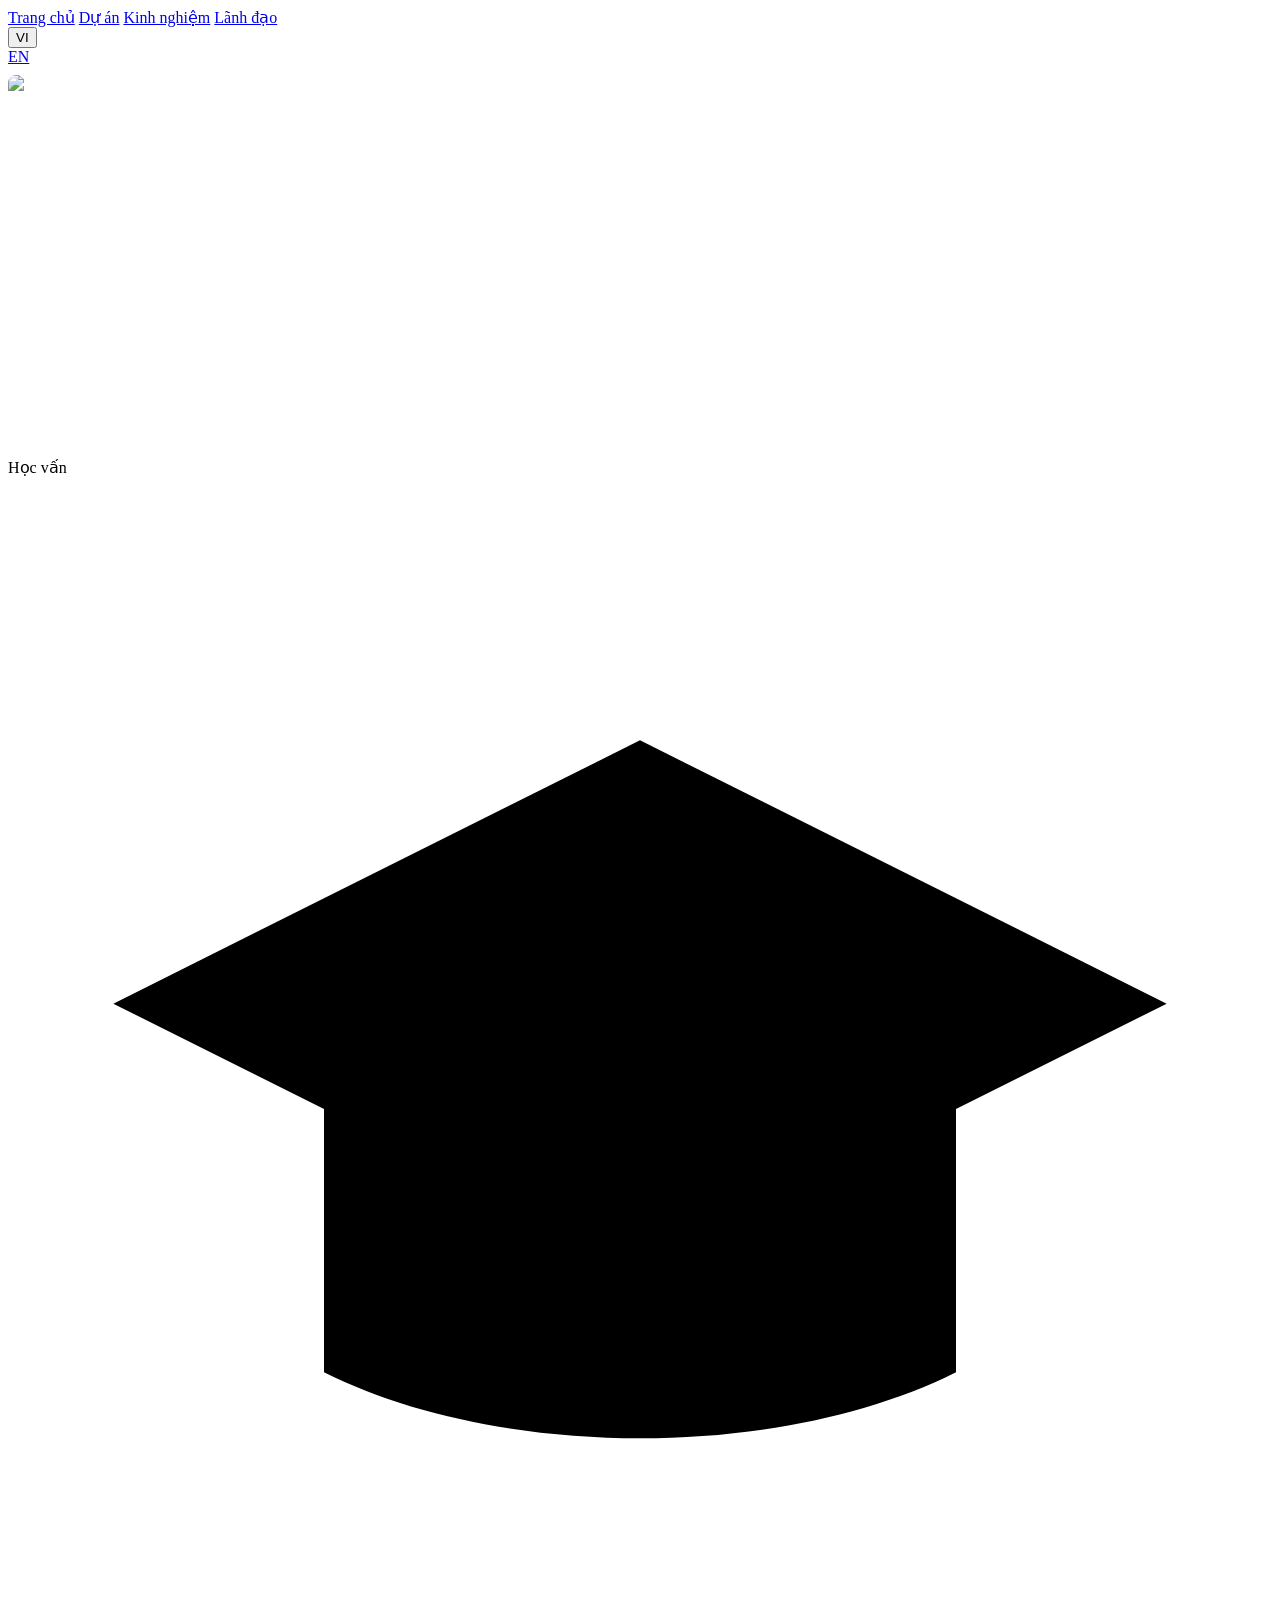
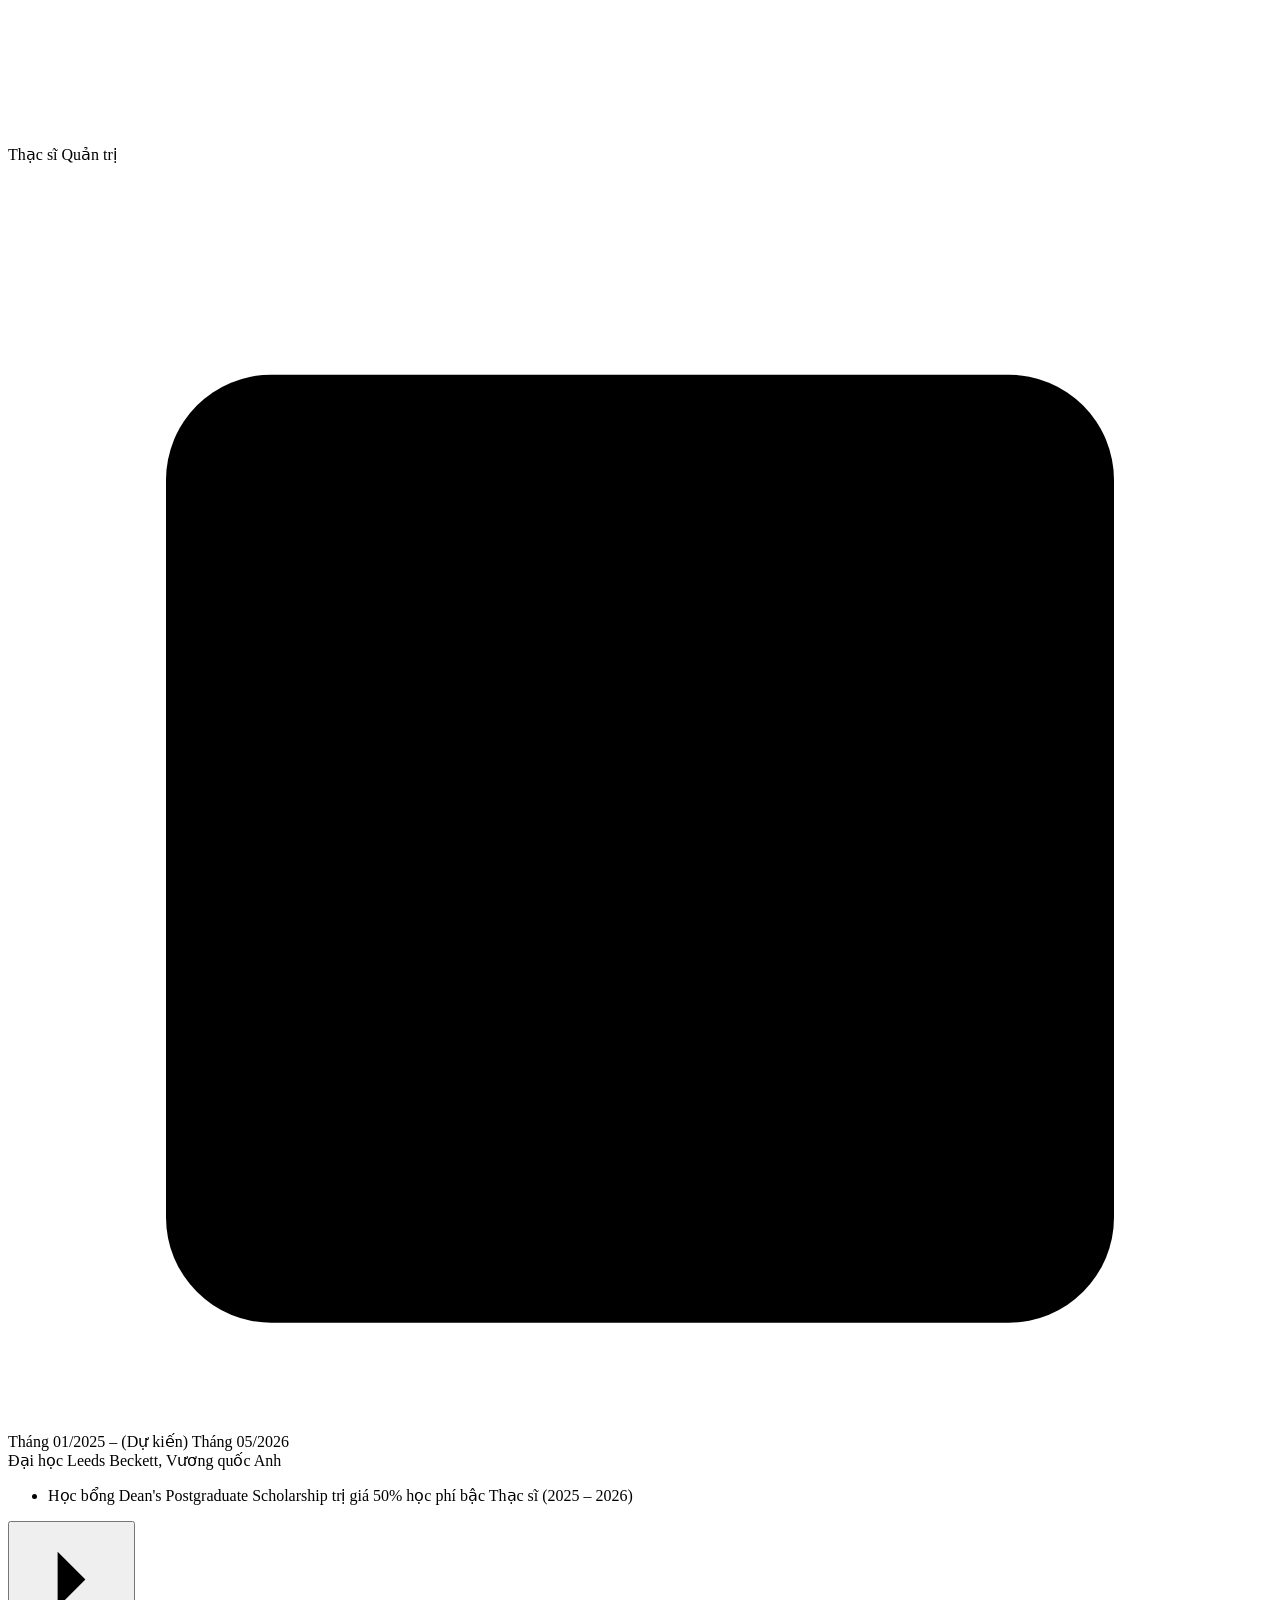
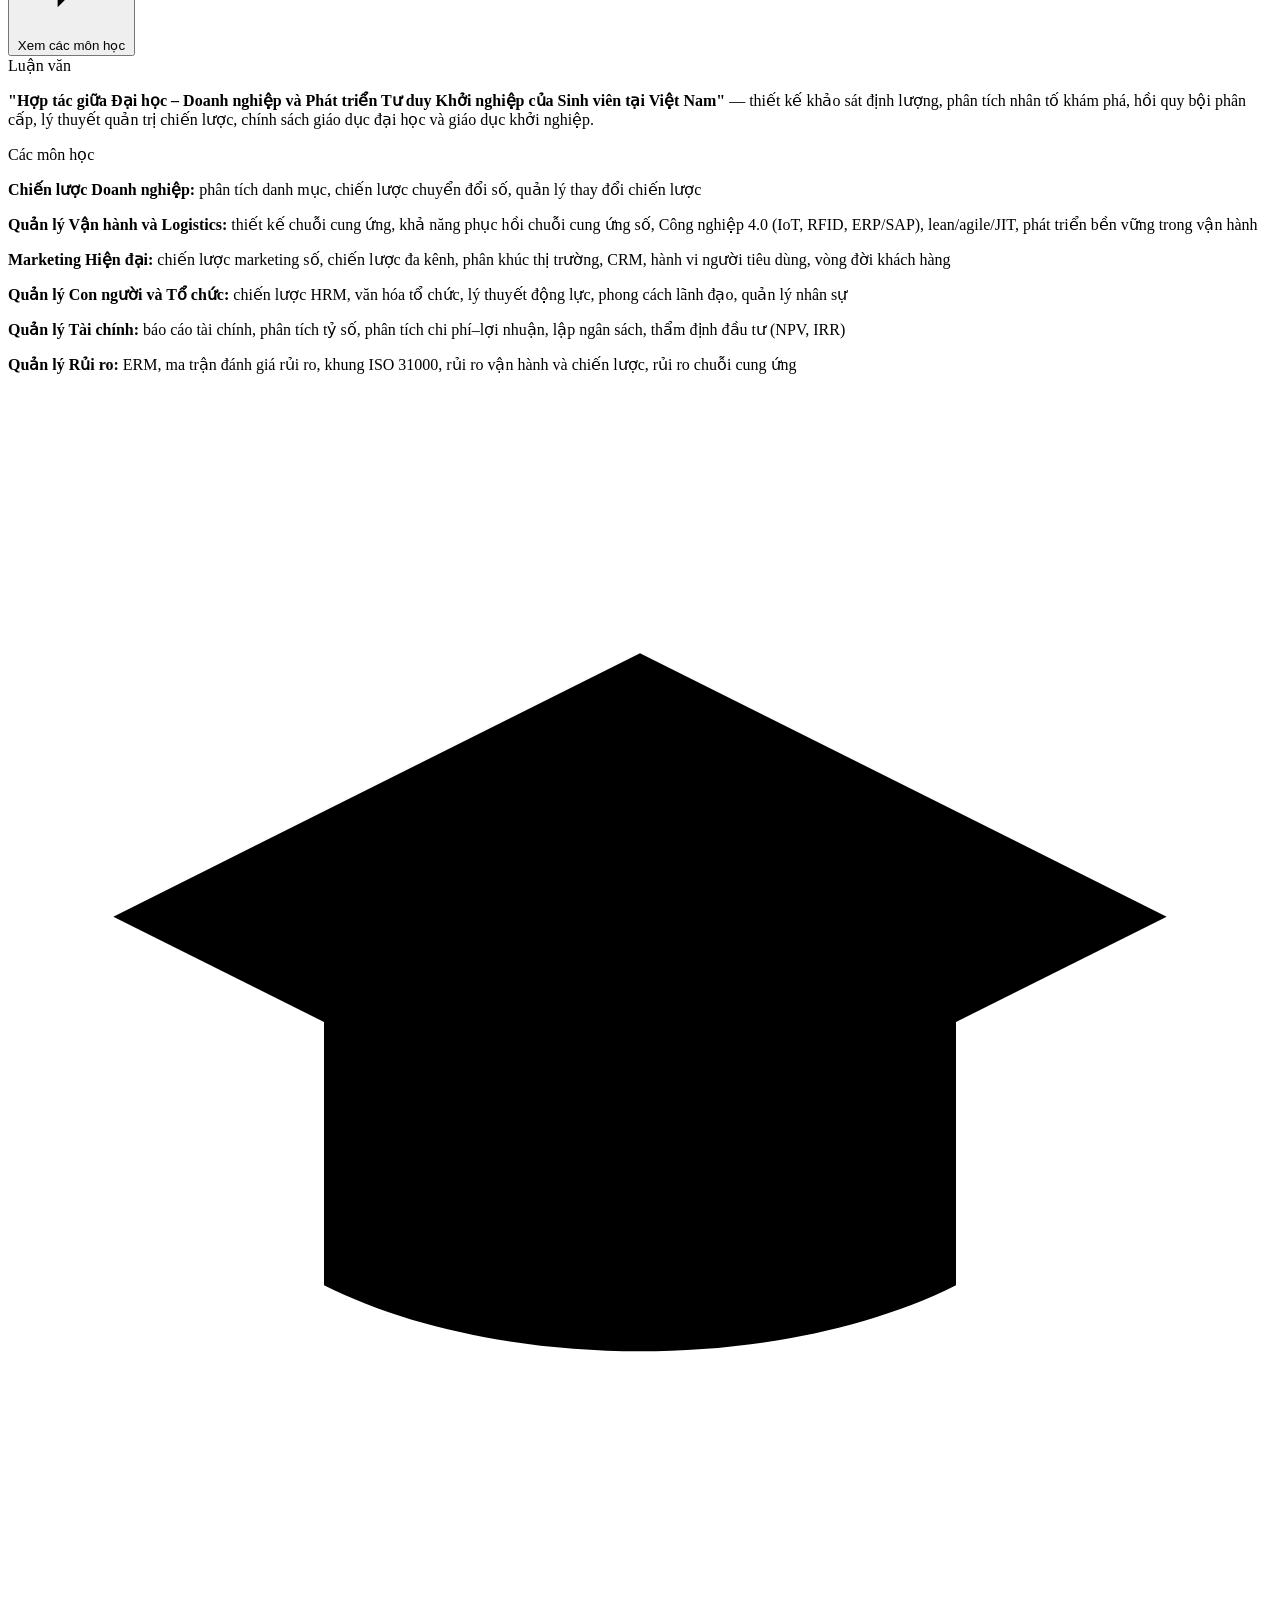
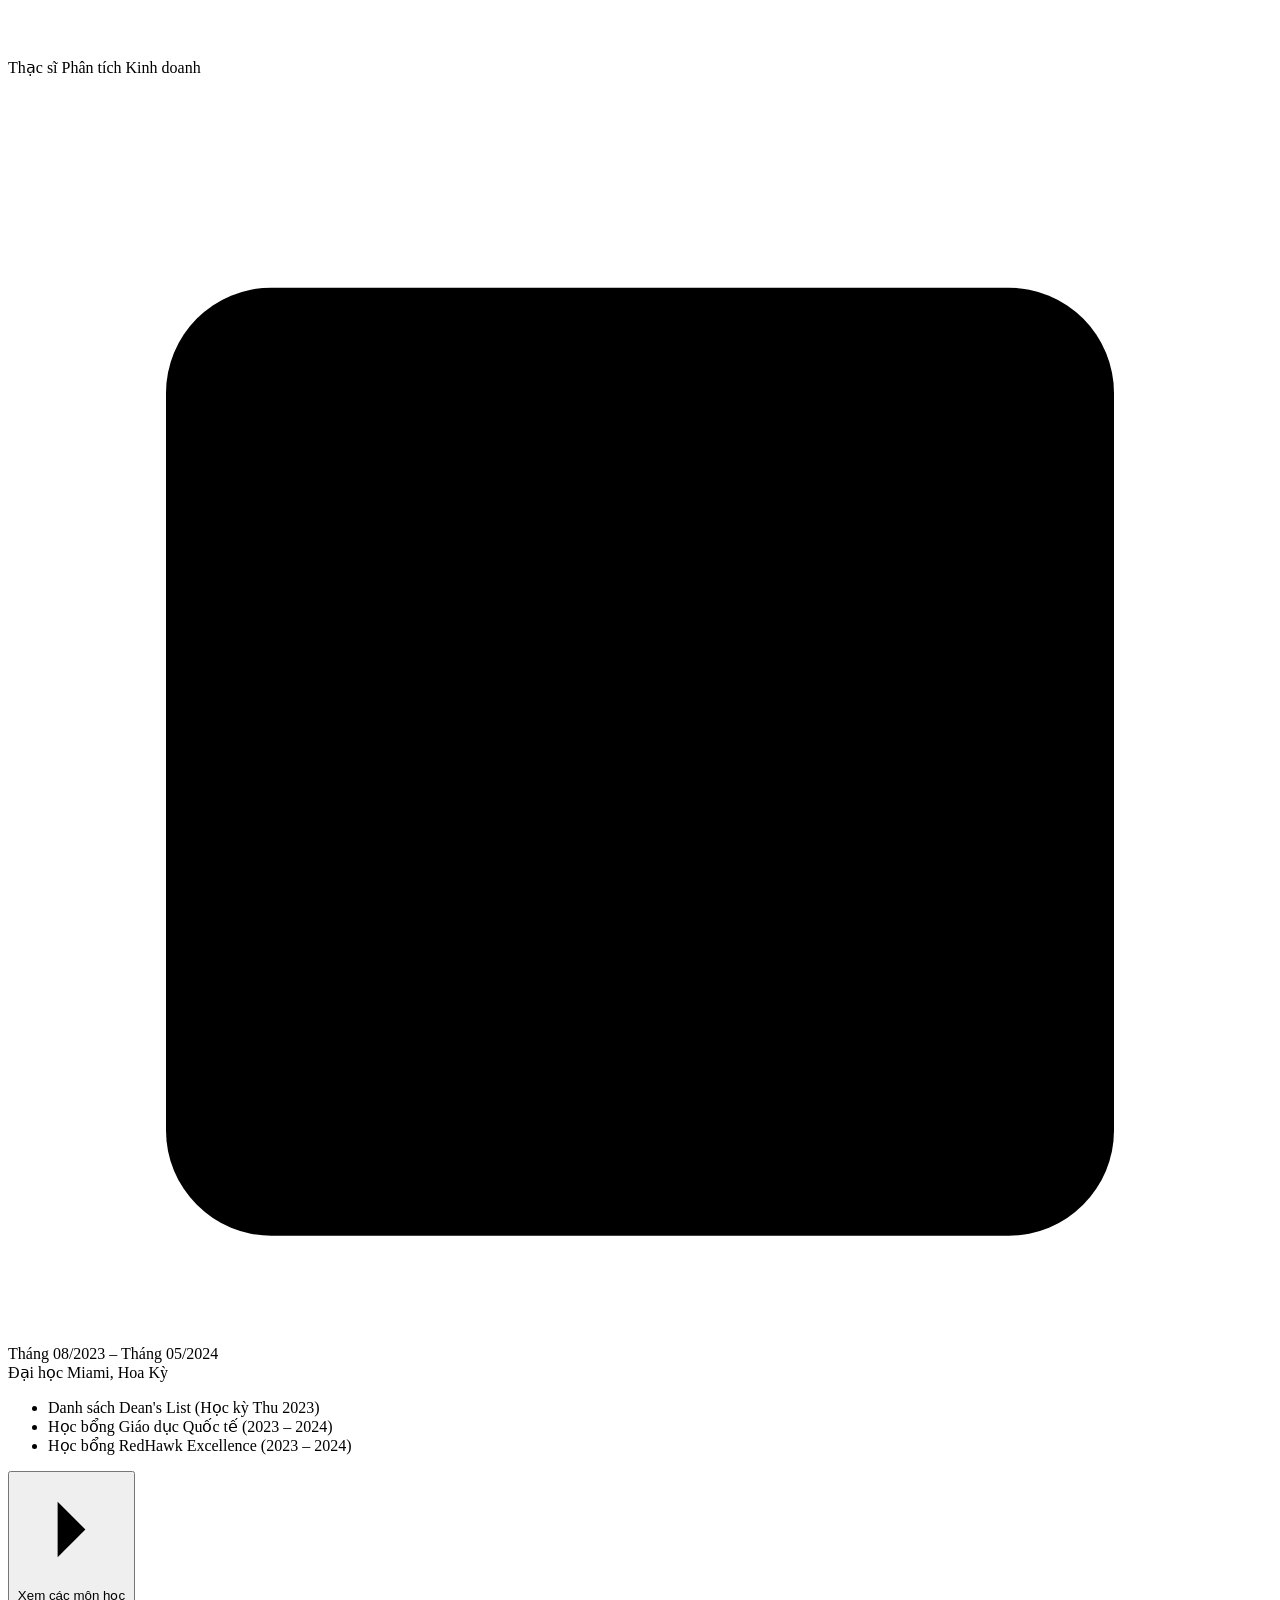
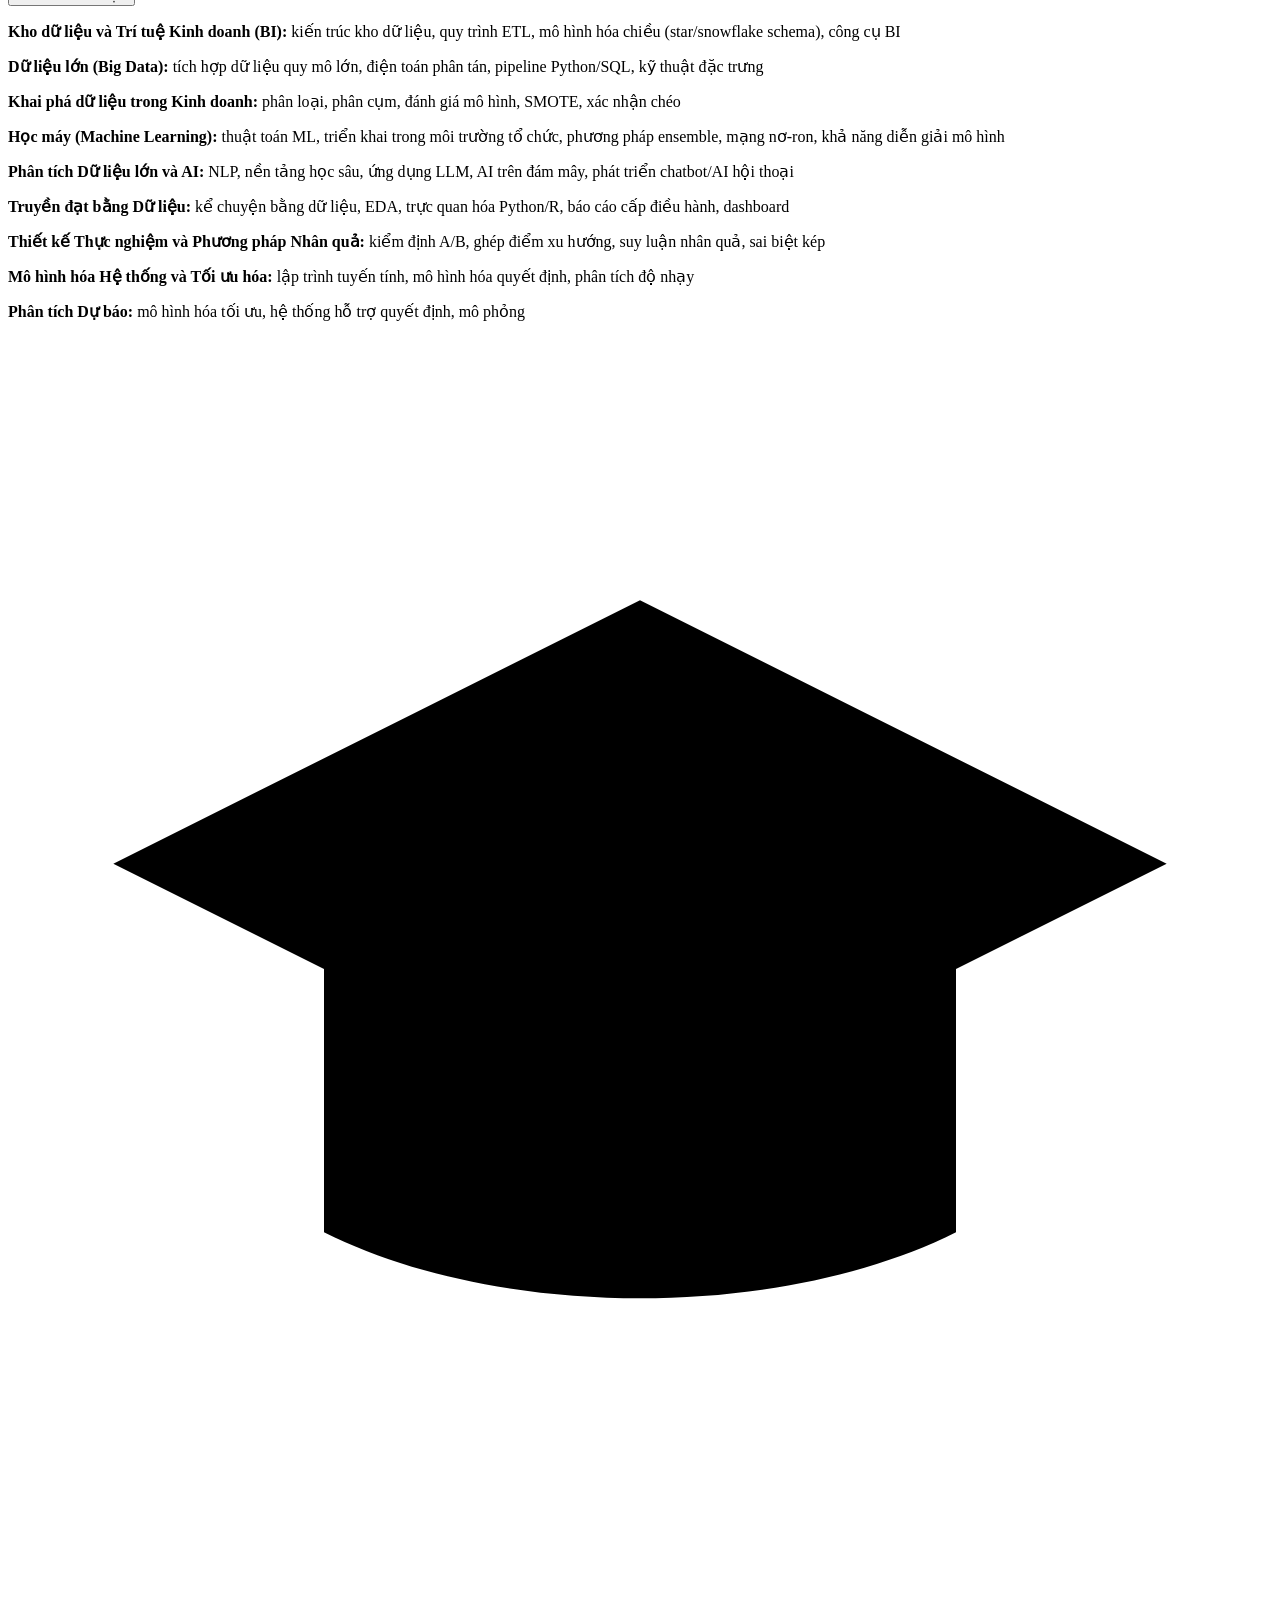
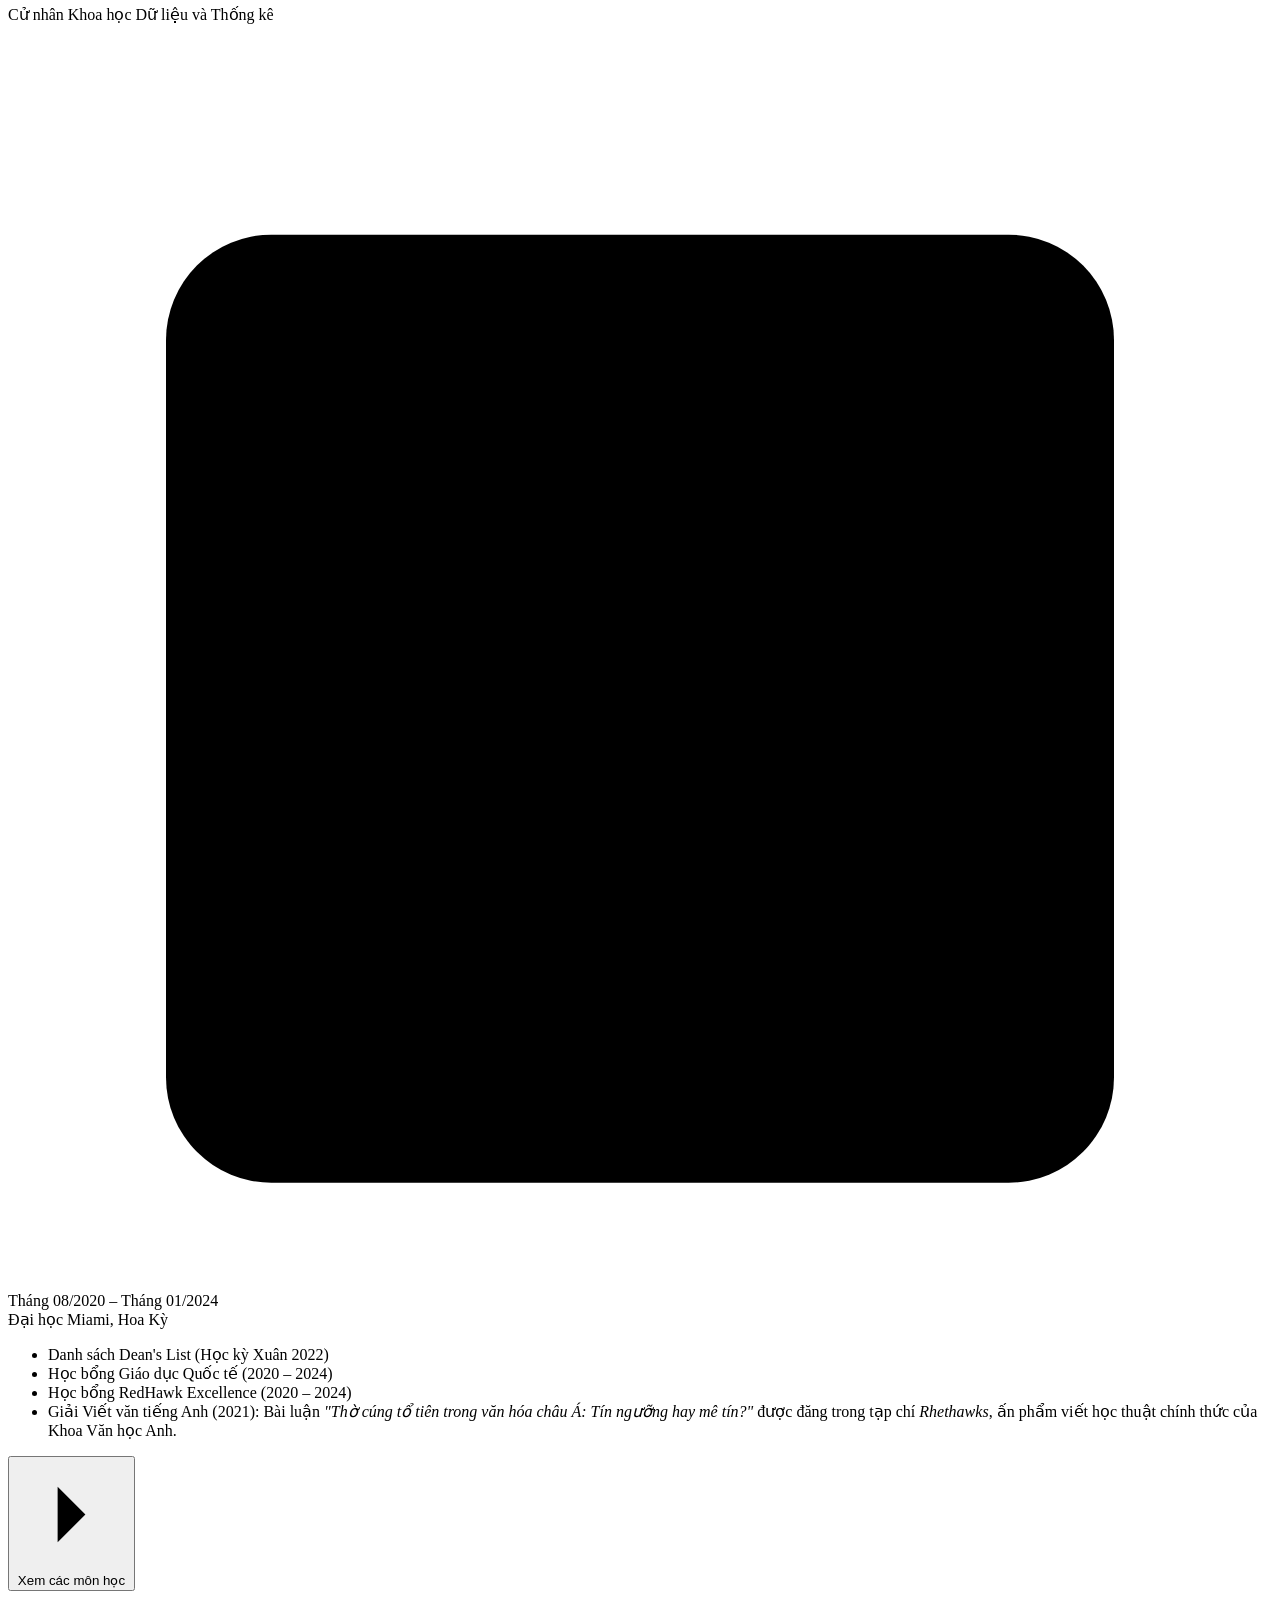
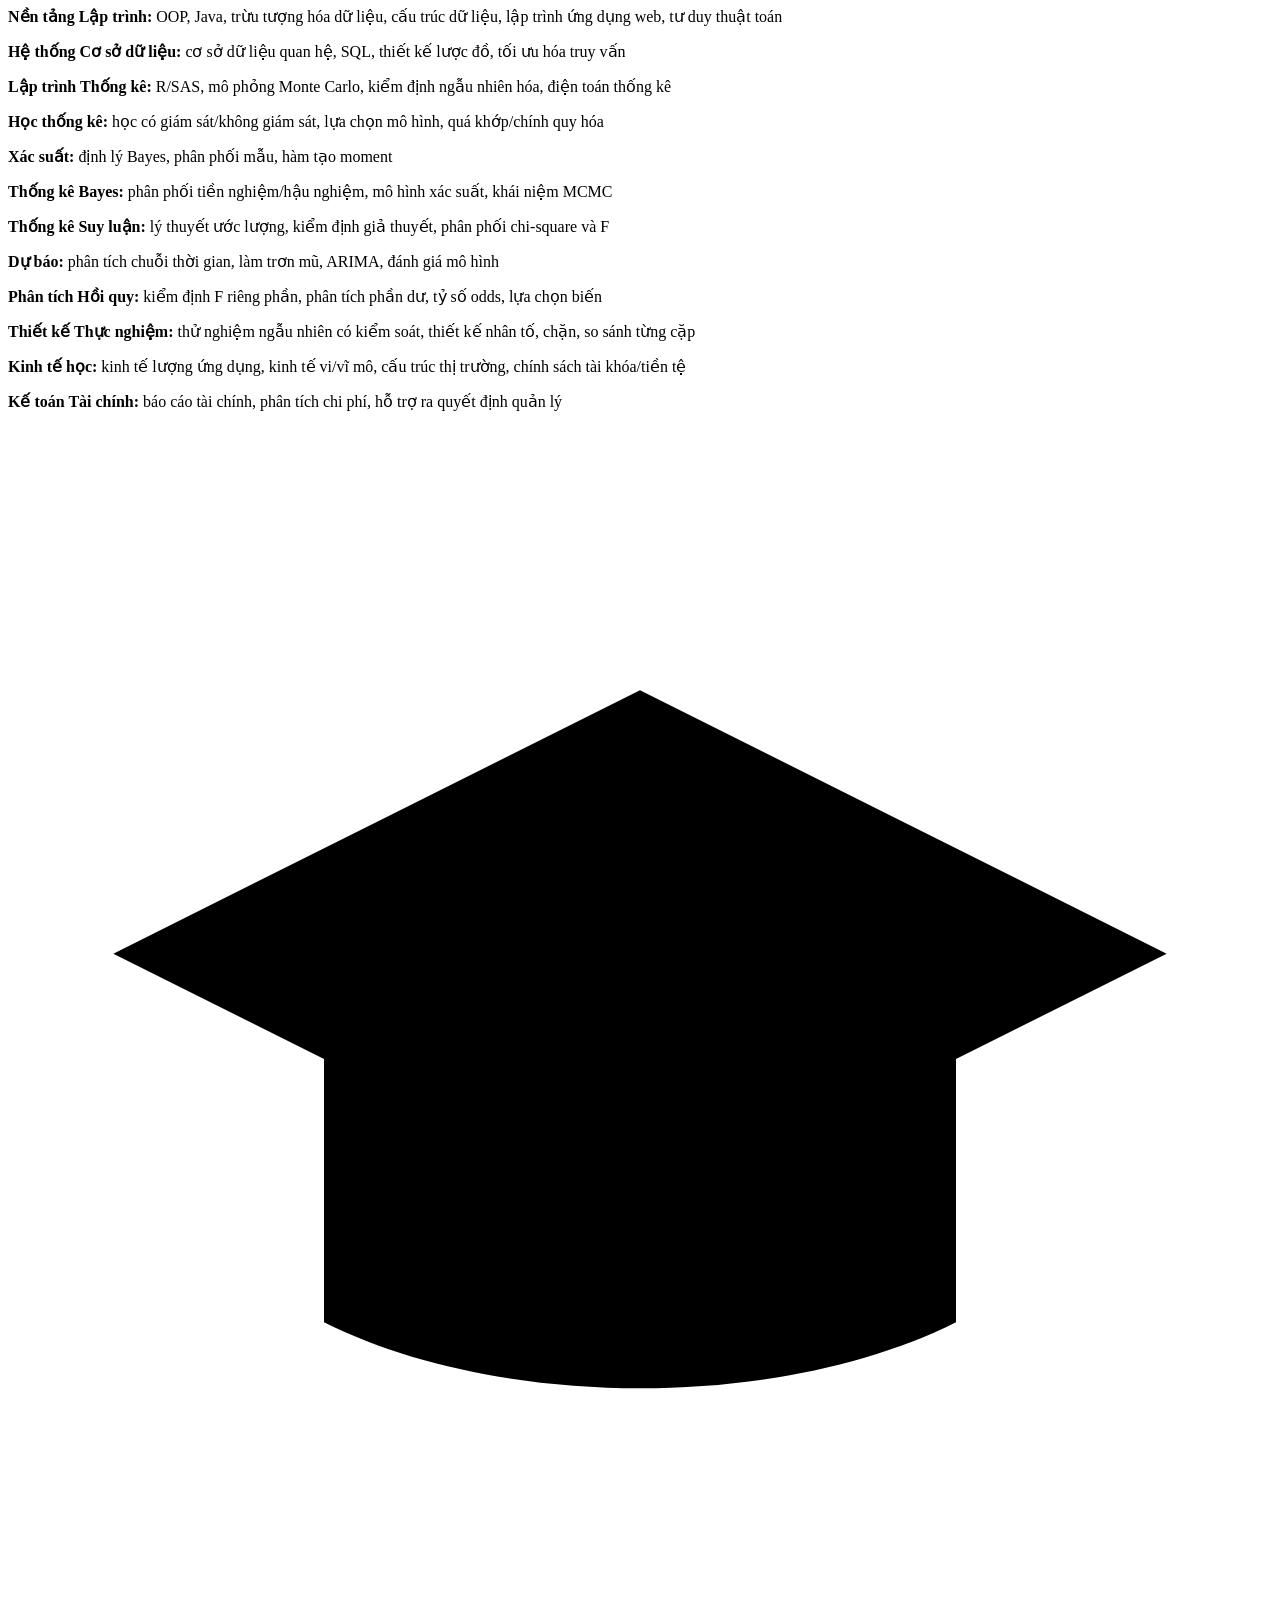
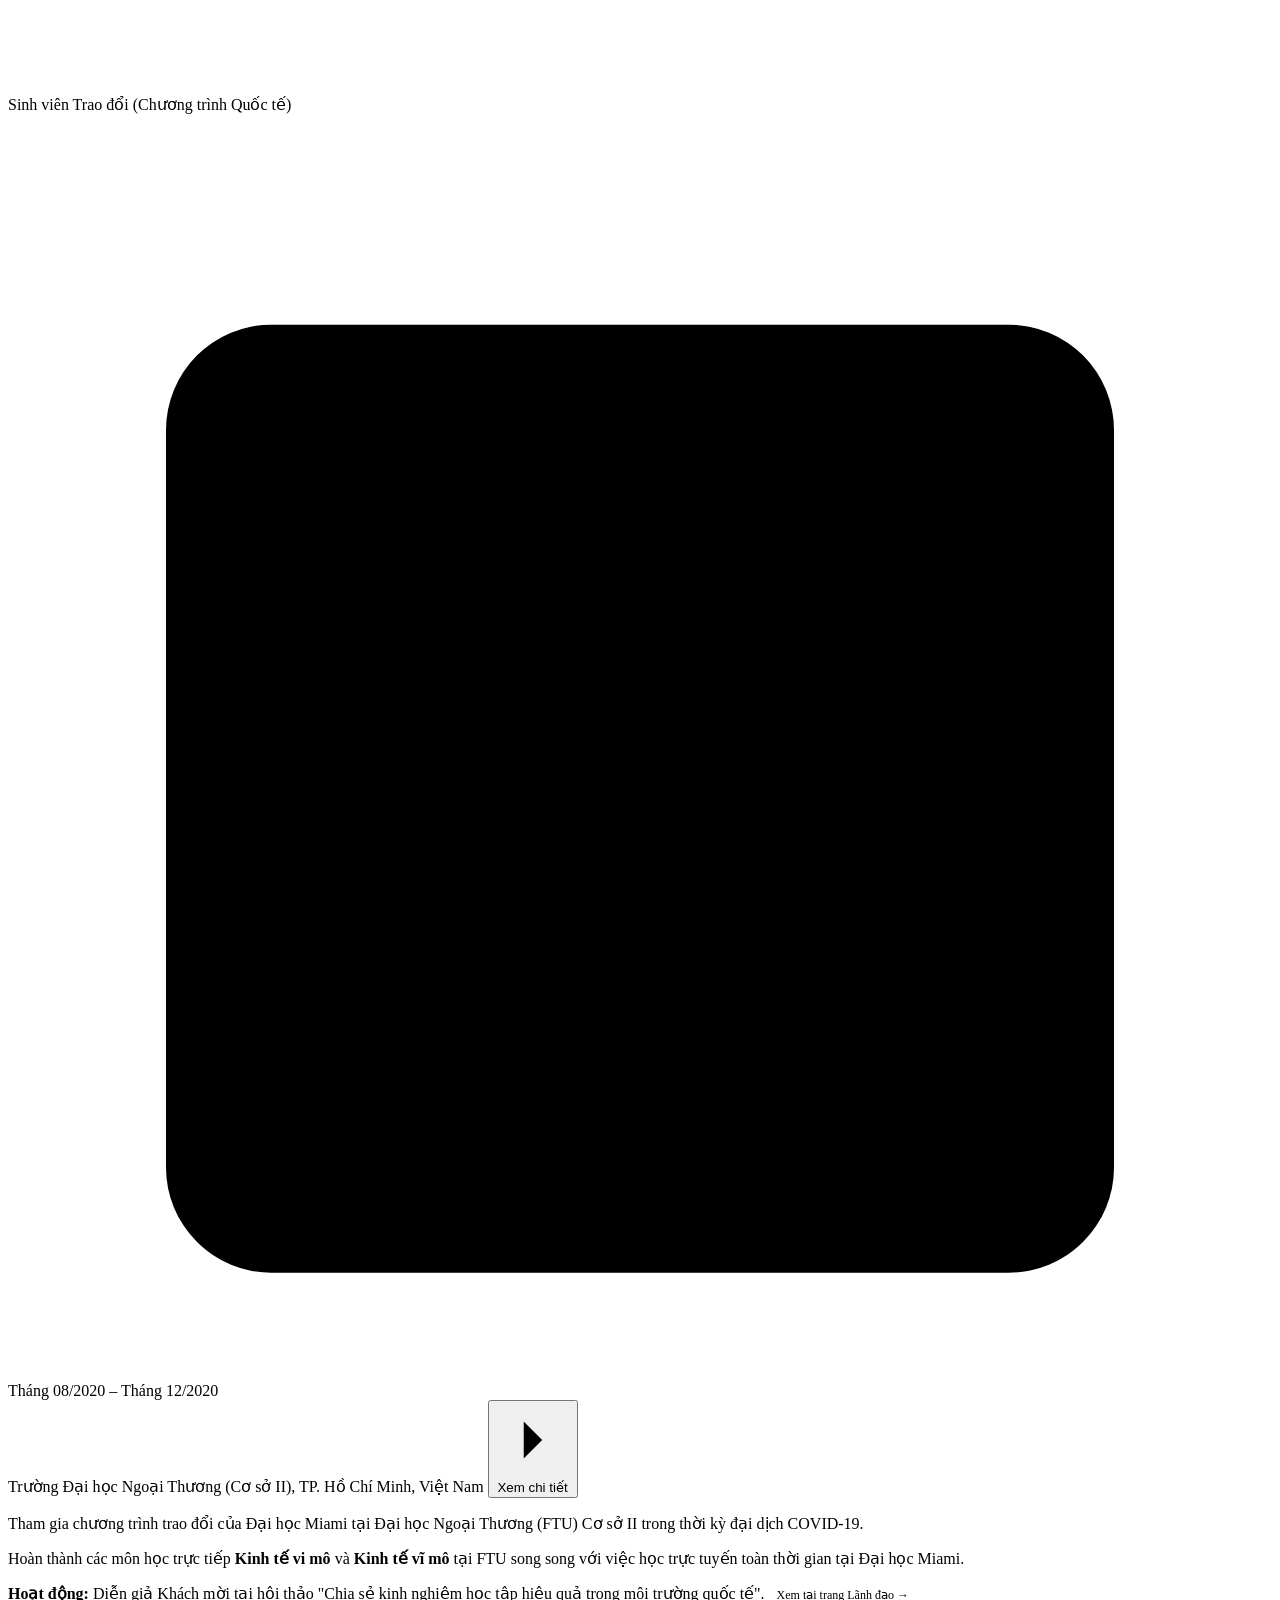
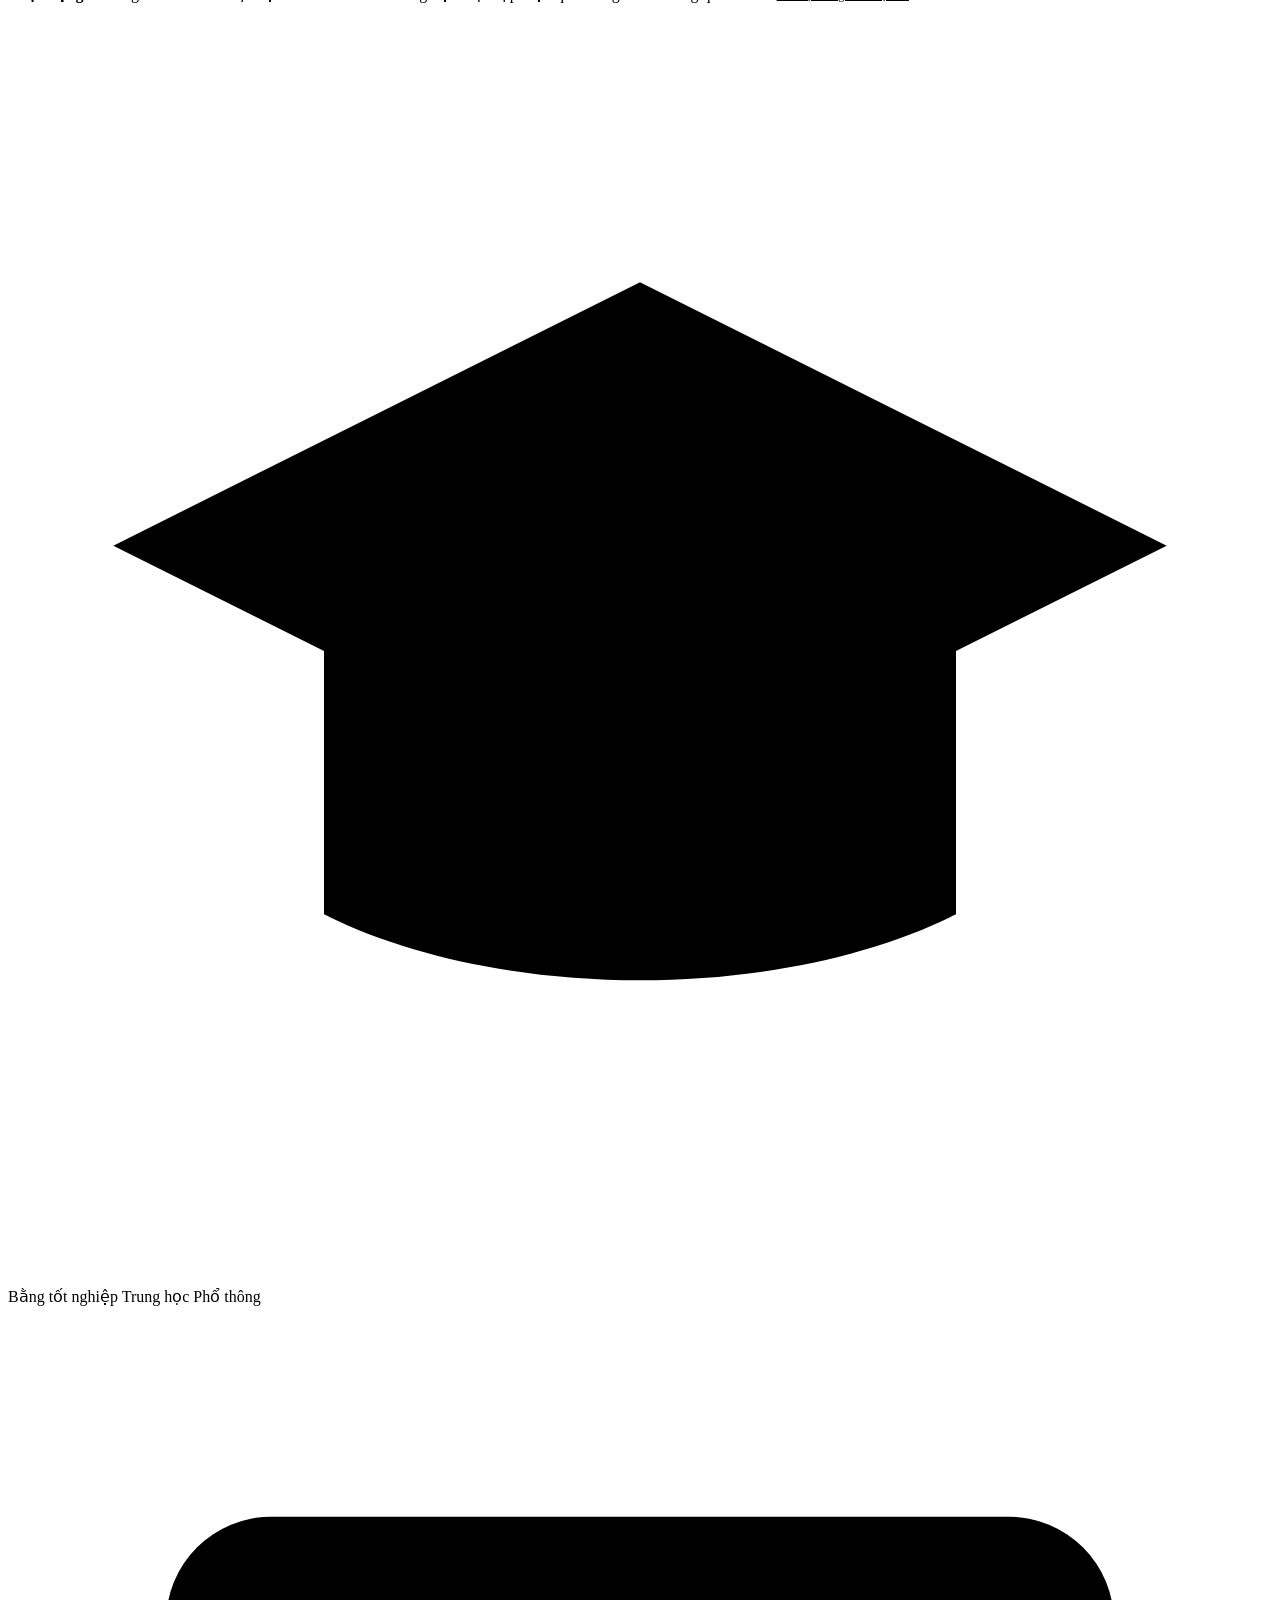
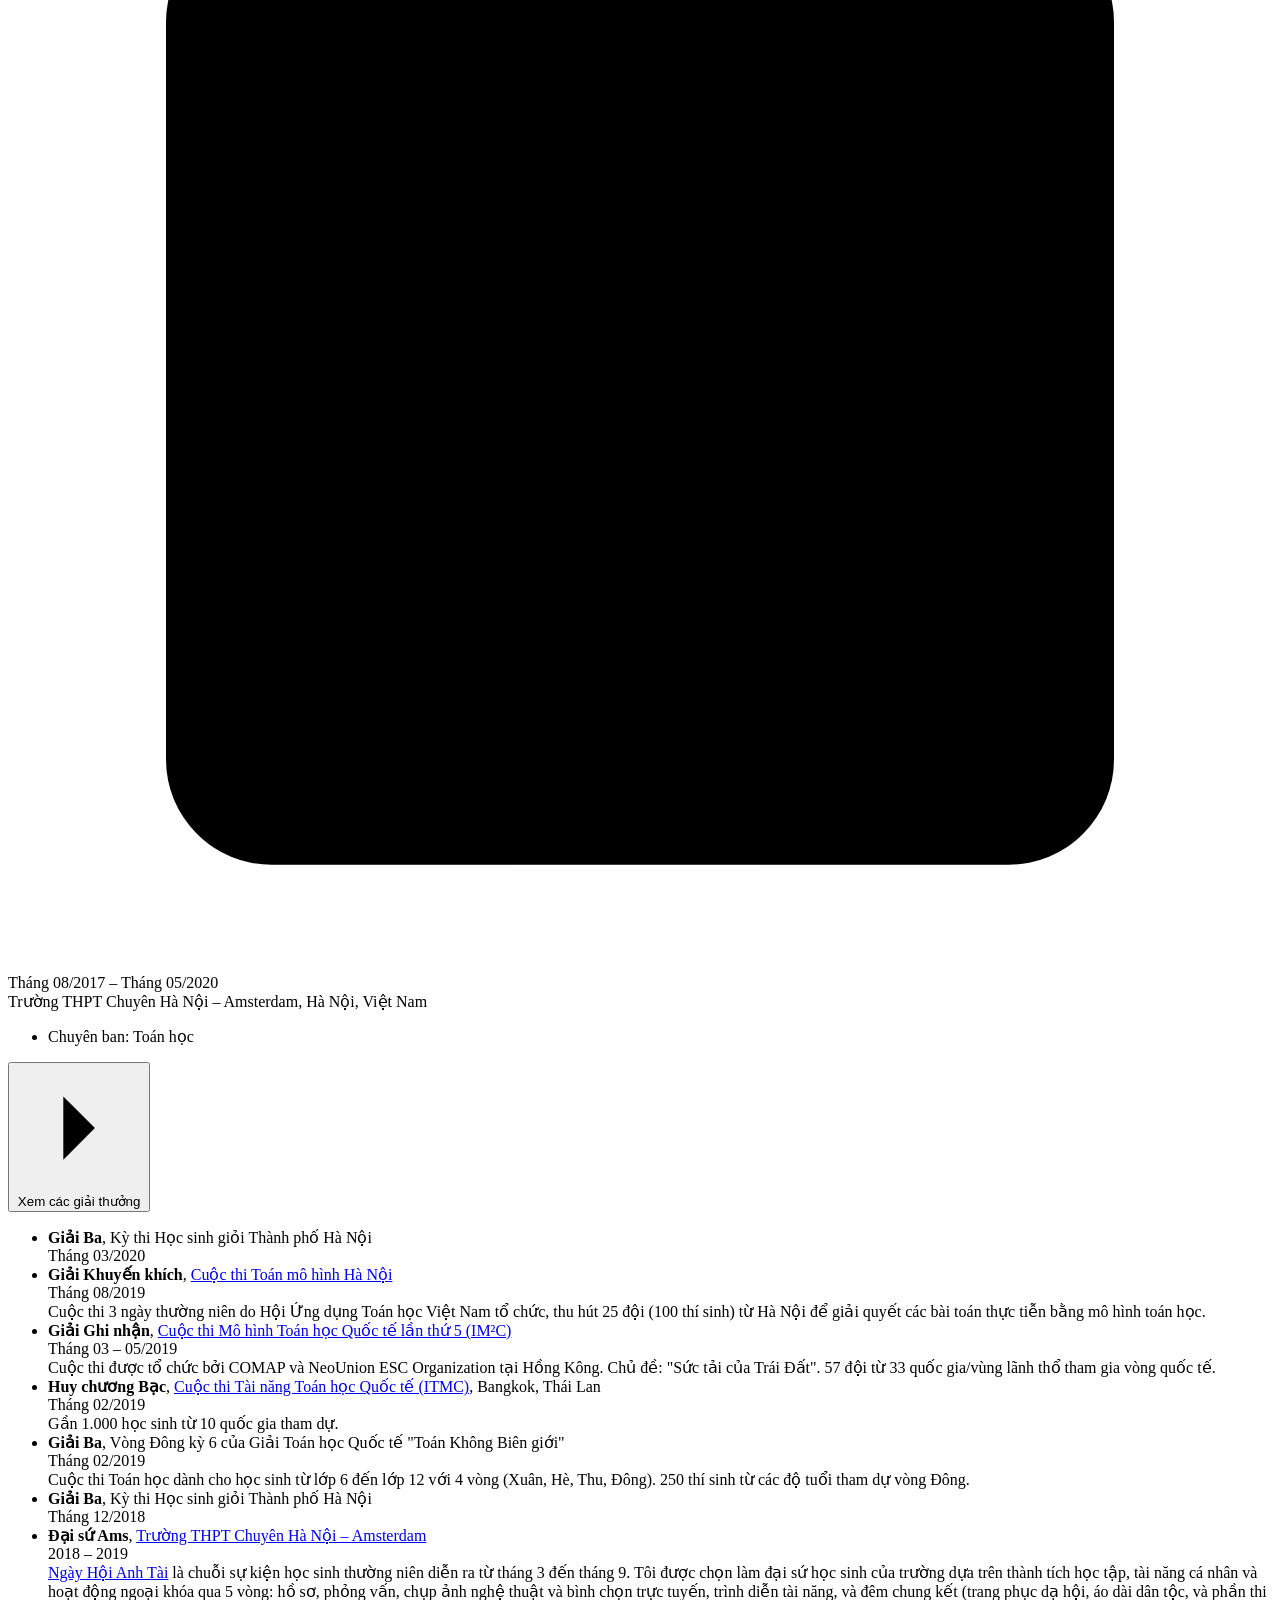
==== commit c1544a52: "Update personal information and scholarship details" ====
--- a/vi/index.html
+++ b/vi/index.html
@@ -3,72 +3,388 @@
 <head>
   <meta charset="UTF-8" />
   <meta name="viewport" content="width=device-width, initial-scale=1.0" />
-  <title>Linh Vu | Trang cá nhân</title>
+  <title>Trang Linh | Trang cá nhân</title>
   <link rel="preconnect" href="https://fonts.googleapis.com" />
   <link rel="preconnect" href="https://fonts.gstatic.com" crossorigin />
   <link href="https://fonts.googleapis.com/css2?family=Playfair+Display:ital,wght@0,400;0,500;0,700;1,400;1,500&family=DM+Sans:wght@300;400;500&display=swap" rel="stylesheet" />
-  <link rel="stylesheet" href="../style.css" />
+  <link rel="stylesheet" href="style.css" />
   <style>
-    .hero { background: var(--bg-dark); color: white; padding: calc(var(--nav-h) + 48px) var(--page-pad) 60px; display: grid; grid-template-columns: 280px 1fr; gap: 48px; align-items: center; }
-    .hero-photo { width: 100%; max-width: 280px; aspect-ratio: 3/4; overflow: hidden; border-radius: 8px; flex-shrink: 0; }
-    .hero-photo img { width: 100%; height: 100%; object-fit: cover; object-position: center top; }
-    .hero-name { font-family: var(--serif); font-size: clamp(2.6rem, 4vw, 3.8rem); font-weight: 400; line-height: 1.0; margin-bottom: 6px; letter-spacing: -0.02em; }
+    .hero {
+      background: var(--bg-dark);
+      color: white;
+      padding: calc(var(--nav-h) + 48px) var(--page-pad) 60px;
+      display: grid;
+      grid-template-columns: 280px 1fr;
+      gap: 48px;
+      align-items: center;
+    }
+    .hero-photo {
+      width: 100%;
+      max-width: 280px;
+      aspect-ratio: 3/4;
+      overflow: hidden;
+      border-radius: 8px;
+      flex-shrink: 0;
+    }
+    .hero-photo img {
+      width: 100%; height: 100%;
+      object-fit: cover; object-position: center top;
+    }
+    .hero-right-content { display: flex; flex-direction: column; }
+    .hero-name {
+      font-family: var(--serif); font-size: clamp(2.6rem, 4vw, 3.8rem);
+      font-weight: 400; line-height: 1.0; margin-bottom: 6px;
+      letter-spacing: -0.02em;
+    }
+    .hero-name em { font-style: italic; }
     .hero-pronoun { font-size: 13px; color: rgba(255,255,255,0.4); margin-bottom: 20px; letter-spacing: 0.04em; }
+    .hero-socials { display: flex; gap: 8px; margin-bottom: 28px; flex-wrap: wrap; }
+    .hero-social-link {
+      width: 34px; height: 34px; border-radius: 50%;
+      background: rgba(255,255,255,0.1); border: 1px solid rgba(255,255,255,0.2);
+      display: flex; align-items: center; justify-content: center; transition: background 0.2s;
+    }
+    .hero-social-link:hover { background: rgba(255,255,255,0.2); }
+    .hero-social-link svg { width: 14px; height: 14px; fill: white; }
     .hero-bio { font-size: 15.5px; line-height: 1.82; color: rgba(255,255,255,0.72); }
-    .hero-socials { display: flex; gap: 10px; margin-bottom: 28px; flex-wrap: wrap; }
-    .hero-social-link { color: white; border: 1px solid rgba(255,255,255,0.25); border-radius: 999px; padding: 6px 12px; font-size: 12px; text-decoration: none; }
   </style>
 </head>
 <body>
 
 <nav>
   <div class="nav-links">
-    <a href="index.html" class="active">Trang chủ</a>
-    <a href="projects.html">Dự án</a>
-    <a href="experience.html">Kinh nghiệm</a>
-    <a href="leadership.html">Lãnh đạo</a>
+    <a href="vi/index.html" class="active">Trang chủ</a>
+    <a href="vi/projects.html">Dự án</a>
+    <a href="vi/experience.html">Kinh nghiệm</a>
+    <a href="vi/leadership.html">Lãnh đạo</a>
   </div>
   <div class="lang-switcher">
     <button class="lang-current" onclick="toggleLangMenu(this)">VI</button>
-    <div class="lang-menu"><a href="../index.html">EN</a></div>
+    <div class="lang-menu">
+      <a href="index.html">EN</a>
+    </div>
   </div>
 </nav>
 
 <section class="hero" id="home">
-  <div class="hero-photo"><img src="../images/linh.jpeg" alt="Linh Vu" /></div>
+  <div class="hero-photo">
+    <img src="images/linh.jpeg" alt="Linh Vu" />
+  </div>
   <div class="hero-right-content">
-    <h1 class="hero-name">Linh Vu</h1>
-    <div class="hero-pronoun">cô ấy/she/her</div>
+    <h1 class="hero-name">Vũ Nam Trang Linh</h1>
+    <!-- <div class="hero-pronoun">she/her</div> -->
     <div class="hero-socials">
-      <a href="mailto:linh.nt.vuu@gmail.com" class="hero-social-link">Email</a>
-      <a href="https://www.linkedin.com/in/linhvu11/" target="_blank" class="hero-social-link">LinkedIn</a>
-      <a href="https://medium.com/@linhvu.nt" target="_blank" class="hero-social-link">Medium</a>
-      <a href="https://github.com/linhvu11" target="_blank" class="hero-social-link">GitHub</a>
+      <a href="mailto:linh.nt.vuu@gmail.com" class="hero-social-link" title="Email">
+        <svg viewBox="0 0 24 24"><path d="M20 4H4c-1.1 0-2 .9-2 2v12c0 1.1.9 2 2 2h16c1.1 0 2-.9 2-2V6c0-1.1-.9-2-2-2zm0 4l-8 5-8-5V6l8 5 8-5v2z"/></svg>
+      </a>
+      <a href="https://www.linkedin.com/in/linhvu11/" target="_blank" class="hero-social-link" title="LinkedIn">
+        <svg viewBox="0 0 24 24"><path d="M20.447 20.452h-3.554v-5.569c0-1.328-.027-3.037-1.852-3.037-1.853 0-2.136 1.445-2.136 2.939v5.667H9.351V9h3.414v1.561h.046c.477-.9 1.637-1.85 3.37-1.85 3.601 0 4.267 2.37 4.267 5.455v6.286zM5.337 7.433c-1.144 0-2.063-.926-2.063-2.065 0-1.138.92-2.063 2.063-2.063 1.14 0 2.064.925 2.064 2.063 0 1.139-.925 2.065-2.064 2.065zm1.782 13.019H3.555V9h3.564v11.452zM22.225 0H1.771C.792 0 0 .774 0 1.729v20.542C0 23.227.792 24 1.771 24h20.451C23.2 24 24 23.227 24 22.271V1.729C24 .774 23.2 0 22.222 0h.003z"/></svg>
+      </a>
+      <a href="https://www.facebook.com/linhbong115" target="_blank" class="hero-social-link" title="Facebook">
+        <svg viewBox="0 0 24 24"><path d="M24 12.073c0-6.627-5.373-12-12-12s-12 5.373-12 12c0 5.99 4.388 10.954 10.125 11.854v-8.385H7.078v-3.47h3.047V9.43c0-3.007 1.792-4.669 4.533-4.669 1.312 0 2.686.235 2.686.235v2.953H15.83c-1.491 0-1.956.925-1.956 1.874v2.25h3.328l-.532 3.47h-2.796v8.385C19.612 23.027 24 18.062 24 12.073z"/></svg>
+      </a>
+      <a href="https://medium.com/@linhvu.nt" target="_blank" class="hero-social-link" title="Medium">
+        <svg viewBox="0 0 24 24"><path d="M13.54 12a6.8 6.8 0 01-6.77 6.82A6.8 6.8 0 010 12a6.8 6.8 0 016.77-6.82A6.8 6.8 0 0113.54 12zM20.96 12c0 3.54-1.51 6.42-3.38 6.42-1.87 0-3.39-2.88-3.39-6.42s1.52-6.42 3.39-6.42 3.38 2.88 3.38 6.42M24 12c0 3.17-.53 5.75-1.19 5.75-.66 0-1.19-2.58-1.19-5.75s.53-5.75 1.19-5.75C23.47 6.25 24 8.83 24 12z"/></svg>
+      </a>
+      <a href="https://github.com/linhvu11" target="_blank" class="hero-social-link" title="GitHub">
+        <svg viewBox="0 0 24 24"><path d="M12 .297c-6.63 0-12 5.373-12 12 0 5.303 3.438 9.8 8.205 11.385.6.113.82-.258.82-.577 0-.285-.01-1.04-.015-2.04-3.338.724-4.042-1.61-4.042-1.61C4.422 18.07 3.633 17.7 3.633 17.7c-1.087-.744.084-.729.084-.729 1.205.084 1.838 1.236 1.838 1.236 1.07 1.835 2.809 1.305 3.495.998.108-.776.417-1.305.76-1.605-2.665-.3-5.466-1.332-5.466-5.93 0-1.31.465-2.38 1.235-3.22-.135-.303-.54-1.523.105-3.176 0 0 1.005-.322 3.3 1.23.96-.267 1.98-.399 3-.405 1.02.006 2.04.138 3 .405 2.28-1.552 3.285-1.23 3.285-1.23.645 1.653.24 2.873.12 3.176.765.84 1.23 1.91 1.23 3.22 0 4.61-2.805 5.625-5.475 5.92.42.36.81 1.096.81 2.22 0 1.606-.015 2.896-.015 3.286 0 .315.21.69.825.57C20.565 22.092 24 17.592 24 12.297c0-6.627-5.373-12-12-12"/></svg>
+      </a>
     </div>
     <p class="hero-bio">
-      Tôi quan tâm sâu sắc đến giáo dục, phát triển thanh thiếu niên và việc kết nối các phương pháp phân tích với các vấn đề kinh doanh thực tiễn. Mục tiêu của tôi là đóng góp cho cả nghiên cứu và giảng dạy tại giao điểm giữa phân tích kinh doanh, chuyển đổi số, AI ứng dụng và học máy.
+      Tôi quan tâm đến giáo dục, phát triển thanh thiếu niên và việc kết nối các phương pháp phân tích với những vấn đề kinh doanh thực tiễn. Mục tiêu của tôi là đóng góp cho cả nghiên cứu và giảng dạy tại giao điểm giữa phân tích kinh doanh, chuyển đổi số, AI ứng dụng và học máy.
       <br><br>
-      Tôi đang xây dựng hồ sơ nghiên cứu trong lĩnh vực kinh doanh thực nghiệm và phân tích dữ liệu, đồng thời tìm kiếm cơ hội tham gia các nhóm nghiên cứu về chuyển đổi số, phân tích dữ liệu và AI trong kinh doanh, nơi tôi có thể đóng góp cho các dự án thực nghiệm và đồng tác giả các công bố học thuật. Tôi đang tích cực theo đuổi cơ hội Tiến sĩ trong các lĩnh vực Phân tích Dữ liệu, Hệ thống Thông tin, Phân tích Kinh doanh và Quản trị. Song song, tôi làm gia sư tự do và cố vấn học thuật cho học sinh, sinh viên từ bậc phổ thông đến đại học.
+      Tôi đang xây dựng hồ sơ nghiên cứu các vấn đề kinh doanh/quản trị dựa trên dữ liệu thực tế, bằng phương pháp định lượng, thống kê, kinh tế lượng, khảo sát,và phân tích dữ liệu doanh nghiệp hoặc dữ liệu thị trường. Tôi mong muốn tham gia các nhóm nghiên cứu về chuyển đổi số, phân tích dữ liệu và AI trong kinh doanh, nơi tôi có thể đóng góp cho các dự án thực nghiệm và đồng tác giả các công bố học thuật. Tôi cũng đang tích cực theo đuổi cơ hội Tiến sĩ trong các lĩnh vực Phân tích dữ liệu, Hệ thống thông tin, Phân tích kinh doanh và Quản trị.
     </p>
   </div>
 </section>
 
+<!-- HỌC VẤN -->
 <section class="section" id="education">
   <div class="section-inner">
     <div class="section-label-wrap reveal"><div class="section-label">Học vấn</div></div>
     <div class="section-content">
       <div class="timeline reveal">
-        <div class="timeline-item"><div class="timeline-card"><div class="timeline-card-header"><div class="timeline-card-title">Thạc sĩ Quản trị</div><div class="timeline-card-date">Tháng 01/2025 – (Dự kiến) Tháng 05/2026</div></div><span class="timeline-card-org">Đại học Leeds Beckett, Vương quốc Anh</span><ul class="timeline-card-edu-scholarship"><li>Dean's Postgraduate Scholarship (2025 – 2026)</li></ul><div class="edu-panel"><p><strong>Luận văn:</strong> “Hợp tác đại học – doanh nghiệp và phát triển tư duy khởi nghiệp của sinh viên tại Việt Nam” — thiết kế khảo sát định lượng, phân tích nhân tố khám phá, hồi quy bội phân cấp, lý thuyết quản trị chiến lược, chính sách giáo dục đại học và giáo dục khởi nghiệp.</p></div></div></div>
-        <div class="timeline-item"><div class="timeline-card"><div class="timeline-card-header"><div class="timeline-card-title">Thạc sĩ Phân tích Kinh doanh</div><div class="timeline-card-date">Tháng 08/2023 – Tháng 05/2024</div></div><span class="timeline-card-org">Đại học Miami, Hoa Kỳ</span><ul class="timeline-card-edu-scholarship"><li>Dean's List (Học kỳ Thu 2023)</li><li>International Education Scholarship (2023 – 2024)</li><li>RedHawk Excellence Scholarship (2023 – 2024)</li></ul><div class="edu-panel"><p>Các học phần trọng tâm gồm kho dữ liệu và BI, dữ liệu lớn, khai phá dữ liệu, học máy, AI/LLM, trực quan hóa dữ liệu, thiết kế thực nghiệm, suy luận nhân quả, tối ưu hóa và phân tích dự báo.</p></div></div></div>
-        <div class="timeline-item"><div class="timeline-card"><div class="timeline-card-header"><div class="timeline-card-title">Cử nhân Khoa học Dữ liệu và Thống kê</div><div class="timeline-card-date">Tháng 08/2020 – Tháng 01/2024</div></div><span class="timeline-card-org">Đại học Miami, Hoa Kỳ</span><ul class="timeline-card-edu-scholarship"><li>Dean's List (Học kỳ Xuân 2022)</li><li>International Education Scholarship (2020 – 2024)</li><li>RedHawk Excellence Scholarship (2020 – 2024)</li><li>English Writing Award (2021): bài luận được đăng trong <em>Rhethawks</em>, ấn phẩm viết học thuật của Khoa English.</li></ul><div class="edu-panel"><p>Nền tảng học thuật gồm lập trình, cơ sở dữ liệu, xác suất, suy luận thống kê, thống kê Bayes, học thống kê, hồi quy, dự báo, thiết kế thực nghiệm, kinh tế lượng và kế toán tài chính.</p></div></div></div>
-        <div class="timeline-item"><div class="timeline-card"><div class="timeline-card-header"><div class="timeline-card-title">Sinh viên Trao đổi (Chương trình Quốc tế)</div><div class="timeline-card-date">Tháng 08/2020 – Tháng 12/2020</div></div><span class="timeline-card-org">Trường Đại học Ngoại thương (Cơ sở II), TP. Hồ Chí Minh, Việt Nam</span><div class="edu-panel"><p>Tham gia chương trình trao đổi của Đại học Miami tại FTU Cơ sở II trong giai đoạn COVID-19; hoàn thành các học phần trực tiếp về Kinh tế vi mô và Kinh tế vĩ mô song song với việc học trực tuyến toàn thời gian tại Đại học Miami.</p><p><strong>Hoạt động:</strong> Diễn giả khách mời tại hội thảo “Chia sẻ kinh nghiệm học tập hiệu quả trong môi trường quốc tế”. <a href="leadership.html">Xem tại trang Lãnh đạo →</a></p></div></div></div>
-        <div class="timeline-item"><div class="timeline-card"><div class="timeline-card-header"><div class="timeline-card-title">Bằng tốt nghiệp Trung học Phổ thông</div><div class="timeline-card-date">Tháng 08/2017 – Tháng 05/2020</div></div><span class="timeline-card-org">Trường THPT Chuyên Hà Nội – Amsterdam, Hà Nội, Việt Nam</span><ul class="timeline-card-edu-scholarship"><li>Chuyên ban: Toán học</li><li>Giải Ba, Kỳ thi Học sinh giỏi Thành phố Hà Nội (2020)</li><li>Giải Khuyến khích, Cuộc thi Toán mô hình Hà Nội (2019)</li><li>Huy chương Bạc, International Talent Mathematics Contest, Bangkok (2019)</li><li>Đại sứ Ams (2018 – 2019)</li></ul></div></div>
-        <div class="timeline-item"><div class="timeline-card"><div class="timeline-card-header"><div class="timeline-card-title">Bằng tốt nghiệp Trung học Cơ sở</div><div class="timeline-card-date">Tháng 08/2013 – Tháng 05/2017</div></div><span class="timeline-card-org">Trường THCS Archimedes Academy, Hà Nội, Việt Nam</span><ul class="timeline-card-edu-scholarship"><li>Giải Nhì, Kỳ thi Học sinh giỏi lớp 9 Thành phố Hà Nội (Môn Toán)</li><li>Huy chương Bạc, International Young Mathematicians' Convention (IYMC)</li><li>Huy chương Đồng, Hanoi Open Mathematics Competition (HOMC)</li><li>Huy chương Vàng, International Mathematics Competition (IMC), Singapore</li></ul></div></div>
+
+        <!-- Leeds Beckett -->
+        <div class="timeline-item">
+          <div class="timeline-dot">
+            <svg viewBox="0 0 24 24"><path d="M22 10v6M2 10l10-5 10 5-10 5-10-5z"/><path d="M6 12v5c3.33 1.67 8.67 1.67 12 0v-5"/></svg>
+          </div>
+          <div class="timeline-card">
+            <div class="timeline-card-header">
+              <div class="timeline-card-title">Thạc sĩ Quản trị</div>
+              <div class="timeline-card-date">
+                <svg viewBox="0 0 24 24"><rect x="3" y="4" width="18" height="18" rx="2"/><line x1="16" y1="2" x2="16" y2="6"/><line x1="8" y1="2" x2="8" y2="6"/><line x1="3" y1="10" x2="21" y2="10"/></svg>
+                Tháng 01/2025 – (Dự kiến) Tháng 05/2026
+              </div>
+            </div>
+            <span class="timeline-card-org">Đại học Leeds Beckett, Vương quốc Anh</span>
+            <ul class="timeline-card-edu-scholarship">
+              <li>Học bổng Dean's Postgraduate Scholarship trị giá 50% học phí bậc Thạc sĩ (2025 – 2026)</li>
+            </ul>
+            <button class="timeline-card-toggle" onclick="toggleCard(this)">
+              <svg viewBox="0 0 24 24"><polyline points="9 6 15 12 9 18"/></svg>
+              Xem các môn học
+            </button>
+            <div class="edu-panel">
+              <div class="edu-panel-subhead">Luận văn</div>
+              <p><strong>"Hợp tác giữa Đại học – Doanh nghiệp và Phát triển Tư duy Khởi nghiệp của Sinh viên tại Việt Nam"</strong> — thiết kế khảo sát định lượng, phân tích nhân tố khám phá, hồi quy bội phân cấp, lý thuyết quản trị chiến lược, chính sách giáo dục đại học và giáo dục khởi nghiệp.</p>
+              <div class="edu-panel-subhead">Các môn học</div>
+              <p><strong>Chiến lược Doanh nghiệp:</strong> phân tích danh mục, chiến lược chuyển đổi số, quản lý thay đổi chiến lược</p>
+              <p><strong>Quản lý Vận hành và Logistics:</strong> thiết kế chuỗi cung ứng, khả năng phục hồi chuỗi cung ứng số, Công nghiệp 4.0 (IoT, RFID, ERP/SAP), lean/agile/JIT, phát triển bền vững trong vận hành</p>
+              <p><strong>Marketing Hiện đại:</strong> chiến lược marketing số, chiến lược đa kênh, phân khúc thị trường, CRM, hành vi người tiêu dùng, vòng đời khách hàng</p>
+              <p><strong>Quản lý Con người và Tổ chức:</strong> chiến lược HRM, văn hóa tổ chức, lý thuyết động lực, phong cách lãnh đạo, quản lý nhân sự</p>
+              <p><strong>Quản lý Tài chính:</strong> báo cáo tài chính, phân tích tỷ số, phân tích chi phí–lợi nhuận, lập ngân sách, thẩm định đầu tư (NPV, IRR)</p>
+              <p><strong>Quản lý Rủi ro:</strong> ERM, ma trận đánh giá rủi ro, khung ISO 31000, rủi ro vận hành và chiến lược, rủi ro chuỗi cung ứng</p>
+            </div>
+          </div>
+        </div>
+
+        <!-- Miami Master -->
+        <div class="timeline-item">
+          <div class="timeline-dot">
+            <svg viewBox="0 0 24 24"><path d="M22 10v6M2 10l10-5 10 5-10 5-10-5z"/><path d="M6 12v5c3.33 1.67 8.67 1.67 12 0v-5"/></svg>
+          </div>
+          <div class="timeline-card">
+            <div class="timeline-card-header">
+              <div class="timeline-card-title">Thạc sĩ Phân tích Kinh doanh</div>
+              <div class="timeline-card-date">
+                <svg viewBox="0 0 24 24"><rect x="3" y="4" width="18" height="18" rx="2"/><line x1="16" y1="2" x2="16" y2="6"/><line x1="8" y1="2" x2="8" y2="6"/><line x1="3" y1="10" x2="21" y2="10"/></svg>
+                Tháng 08/2023 – Tháng 05/2024
+              </div>
+            </div>
+            <span class="timeline-card-org">Đại học Miami, Hoa Kỳ</span>
+            <ul class="timeline-card-edu-scholarship">
+              <li>Danh sách Dean's List (Học kỳ Thu 2023)</li>
+              <li>Học bổng Giáo dục Quốc tế (2023 – 2024)</li>
+              <li>Học bổng RedHawk Excellence (2023 – 2024)</li>
+            </ul>
+            <button class="timeline-card-toggle" onclick="toggleCard(this)">
+              <svg viewBox="0 0 24 24"><polyline points="9 6 15 12 9 18"/></svg>
+              Xem các môn học
+            </button>
+            <div class="edu-panel">
+              <p><strong>Kho dữ liệu và Trí tuệ Kinh doanh (BI):</strong> kiến trúc kho dữ liệu, quy trình ETL, mô hình hóa chiều (star/snowflake schema), công cụ BI</p>
+              <p><strong>Dữ liệu lớn (Big Data):</strong> tích hợp dữ liệu quy mô lớn, điện toán phân tán, pipeline Python/SQL, kỹ thuật đặc trưng</p>
+              <p><strong>Khai phá dữ liệu trong Kinh doanh:</strong> phân loại, phân cụm, đánh giá mô hình, SMOTE, xác nhận chéo</p>
+              <p><strong>Học máy (Machine Learning):</strong> thuật toán ML, triển khai trong môi trường tổ chức, phương pháp ensemble, mạng nơ-ron, khả năng diễn giải mô hình</p>
+              <p><strong>Phân tích Dữ liệu lớn và AI:</strong> NLP, nền tảng học sâu, ứng dụng LLM, AI trên đám mây, phát triển chatbot/AI hội thoại</p>
+              <p><strong>Truyền đạt bằng Dữ liệu:</strong> kể chuyện bằng dữ liệu, EDA, trực quan hóa Python/R, báo cáo cấp điều hành, dashboard</p>
+              <p><strong>Thiết kế Thực nghiệm và Phương pháp Nhân quả:</strong> kiểm định A/B, ghép điểm xu hướng, suy luận nhân quả, sai biệt kép</p>
+              <p><strong>Mô hình hóa Hệ thống và Tối ưu hóa:</strong> lập trình tuyến tính, mô hình hóa quyết định, phân tích độ nhạy</p>
+              <p><strong>Phân tích Dự báo:</strong> mô hình hóa tối ưu, hệ thống hỗ trợ quyết định, mô phỏng</p>
+            </div>
+          </div>
+        </div>
+
+        <!-- Miami Bachelor -->
+        <div class="timeline-item">
+          <div class="timeline-dot">
+            <svg viewBox="0 0 24 24"><path d="M22 10v6M2 10l10-5 10 5-10 5-10-5z"/><path d="M6 12v5c3.33 1.67 8.67 1.67 12 0v-5"/></svg>
+          </div>
+          <div class="timeline-card">
+            <div class="timeline-card-header">
+              <div class="timeline-card-title">Cử nhân Khoa học Dữ liệu và Thống kê</div>
+              <div class="timeline-card-date">
+                <svg viewBox="0 0 24 24"><rect x="3" y="4" width="18" height="18" rx="2"/><line x1="16" y1="2" x2="16" y2="6"/><line x1="8" y1="2" x2="8" y2="6"/><line x1="3" y1="10" x2="21" y2="10"/></svg>
+                Tháng 08/2020 – Tháng 01/2024
+              </div>
+            </div>
+            <span class="timeline-card-org">Đại học Miami, Hoa Kỳ</span>
+            <ul class="timeline-card-edu-scholarship">
+              <li>Danh sách Dean's List (Học kỳ Xuân 2022)</li>
+              <li>Học bổng Giáo dục Quốc tế (2020 – 2024)</li>
+              <li>Học bổng RedHawk Excellence (2020 – 2024)</li>
+              <li>Giải Viết văn tiếng Anh (2021): Bài luận <em>"Thờ cúng tổ tiên trong văn hóa châu Á: Tín ngưỡng hay mê tín?"</em> được đăng trong tạp chí <em>Rhethawks</em>, ấn phẩm viết học thuật chính thức của Khoa Văn học Anh.</li>
+            </ul>
+            <button class="timeline-card-toggle" onclick="toggleCard(this)">
+              <svg viewBox="0 0 24 24"><polyline points="9 6 15 12 9 18"/></svg>
+              Xem các môn học
+            </button>
+            <div class="edu-panel">
+              <p><strong>Nền tảng Lập trình:</strong> OOP, Java, trừu tượng hóa dữ liệu, cấu trúc dữ liệu, lập trình ứng dụng web, tư duy thuật toán</p>
+              <p><strong>Hệ thống Cơ sở dữ liệu:</strong> cơ sở dữ liệu quan hệ, SQL, thiết kế lược đồ, tối ưu hóa truy vấn</p>
+              <p><strong>Lập trình Thống kê:</strong> R/SAS, mô phỏng Monte Carlo, kiểm định ngẫu nhiên hóa, điện toán thống kê</p>
+              <p><strong>Học thống kê:</strong> học có giám sát/không giám sát, lựa chọn mô hình, quá khớp/chính quy hóa</p>
+              <p><strong>Xác suất:</strong> định lý Bayes, phân phối mẫu, hàm tạo moment</p>
+              <p><strong>Thống kê Bayes:</strong> phân phối tiền nghiệm/hậu nghiệm, mô hình xác suất, khái niệm MCMC</p>
+              <p><strong>Thống kê Suy luận:</strong> lý thuyết ước lượng, kiểm định giả thuyết, phân phối chi-square và F</p>
+              <p><strong>Dự báo:</strong> phân tích chuỗi thời gian, làm trơn mũ, ARIMA, đánh giá mô hình</p>
+              <p><strong>Phân tích Hồi quy:</strong> kiểm định F riêng phần, phân tích phần dư, tỷ số odds, lựa chọn biến</p>
+              <p><strong>Thiết kế Thực nghiệm:</strong> thử nghiệm ngẫu nhiên có kiểm soát, thiết kế nhân tố, chặn, so sánh từng cặp</p>
+              <p><strong>Kinh tế học:</strong> kinh tế lượng ứng dụng, kinh tế vi/vĩ mô, cấu trúc thị trường, chính sách tài khóa/tiền tệ</p>
+              <p><strong>Kế toán Tài chính:</strong> báo cáo tài chính, phân tích chi phí, hỗ trợ ra quyết định quản lý</p>
+            </div>
+          </div>
+        </div>
+
+        <!-- Foreign Trade -->
+        <div class="timeline-item">
+          <div class="timeline-dot">
+            <svg viewBox="0 0 24 24"><path d="M22 10v6M2 10l10-5 10 5-10 5-10-5z"/><path d="M6 12v5c3.33 1.67 8.67 1.67 12 0v-5"/></svg>
+          </div>
+          <div class="timeline-card">
+            <div class="timeline-card-header">
+              <div class="timeline-card-title">Sinh viên Trao đổi (Chương trình Quốc tế)</div>
+              <div class="timeline-card-date">
+                <svg viewBox="0 0 24 24"><rect x="3" y="4" width="18" height="18" rx="2"/><line x1="16" y1="2" x2="16" y2="6"/><line x1="8" y1="2" x2="8" y2="6"/><line x1="3" y1="10" x2="21" y2="10"/></svg>
+                Tháng 08/2020 – Tháng 12/2020
+              </div>
+            </div>
+            <span class="timeline-card-org">Trường Đại học Ngoại Thương (Cơ sở II), TP. Hồ Chí Minh, Việt Nam</span>
+            <button class="timeline-card-toggle" onclick="toggleCard(this)">
+              <svg viewBox="0 0 24 24"><polyline points="9 6 15 12 9 18"/></svg>
+              Xem chi tiết
+            </button>
+            <div class="edu-panel">
+              <p>Tham gia chương trình trao đổi của Đại học Miami tại Đại học Ngoại Thương (FTU) Cơ sở II trong thời kỳ đại dịch COVID-19.</p>
+              <p>Hoàn thành các môn học trực tiếp <strong>Kinh tế vi mô</strong> và <strong>Kinh tế vĩ mô</strong> tại FTU song song với việc học trực tuyến toàn thời gian tại Đại học Miami.</p>
+              <p>
+                <strong>Hoạt động:</strong> Diễn giả Khách mời tại hội thảo "Chia sẻ kinh nghiệm học tập hiệu quả trong môi trường quốc tế".
+                <a href="vi_leadership.html" style="display: inline-block; margin-left: 8px; font-size: 12px; color: var(--text-light); text-decoration: underline; white-space: nowrap;">Xem tại trang Lãnh đạo →</a>
+              </p>
+            </div>
+          </div>
+        </div>
+
+        <!-- HNAMS -->
+        <div class="timeline-item">
+          <div class="timeline-dot">
+            <svg viewBox="0 0 24 24"><path d="M22 10v6M2 10l10-5 10 5-10 5-10-5z"/><path d="M6 12v5c3.33 1.67 8.67 1.67 12 0v-5"/></svg>
+          </div>
+          <div class="timeline-card">
+            <div class="timeline-card-header">
+              <div class="timeline-card-title">Bằng tốt nghiệp Trung học Phổ thông</div>
+              <div class="timeline-card-date">
+                <svg viewBox="0 0 24 24"><rect x="3" y="4" width="18" height="18" rx="2"/><line x1="16" y1="2" x2="16" y2="6"/><line x1="8" y1="2" x2="8" y2="6"/><line x1="3" y1="10" x2="21" y2="10"/></svg>
+                Tháng 08/2017 – Tháng 05/2020
+              </div>
+            </div>
+            <span class="timeline-card-org">Trường THPT Chuyên Hà Nội – Amsterdam, Hà Nội, Việt Nam</span>
+            <ul class="timeline-card-edu-scholarship">
+              <li>Chuyên ban: Toán học</li>
+            </ul>
+            <button class="timeline-card-toggle" onclick="toggleCard(this)">
+              <svg viewBox="0 0 24 24"><polyline points="9 6 15 12 9 18"/></svg>
+              Xem các giải thưởng
+            </button>
+            <div class="edu-panel">
+              <ul class="award-list">
+                <li>
+                  <div class="award-item">
+                    <div class="award-item-title"><strong>Giải Ba</strong>, Kỳ thi Học sinh giỏi Thành phố Hà Nội</div>
+                    <div class="award-item-date">Tháng 03/2020</div>
+                  </div>
+                </li>
+                <li>
+                  <div class="award-item">
+                    <div class="award-item-title"><strong>Giải Khuyến khích</strong>, <a href="https://www.facebook.com/toanmohinh.hanoi/" target="_blank">Cuộc thi Toán mô hình Hà Nội</a></div>
+                    <div class="award-item-date">Tháng 08/2019</div>
+                  </div>
+                  <div class="award-item-detail">Cuộc thi 3 ngày thường niên do Hội Ứng dụng Toán học Việt Nam tổ chức, thu hút 25 đội (100 thí sinh) từ Hà Nội để giải quyết các bài toán thực tiễn bằng mô hình toán học.</div>
+                </li>
+                <li>
+                  <div class="award-item">
+                    <div class="award-item-title"><strong>Giải Ghi nhận</strong>, <a href="https://www.immchallenge.org/Index.html" target="_blank">Cuộc thi Mô hình Toán học Quốc tế lần thứ 5 (IM²C)</a></div>
+                    <div class="award-item-date">Tháng 03 – 05/2019</div>
+                  </div>
+                  <div class="award-item-detail">Cuộc thi được tổ chức bởi COMAP và NeoUnion ESC Organization tại Hồng Kông. Chủ đề: "Sức tải của Trái Đất". 57 đội từ 33 quốc gia/vùng lãnh thổ tham gia vòng quốc tế.</div>
+                </li>
+                <li>
+                  <div class="award-item">
+                    <div class="award-item-title"><strong>Huy chương Bạc</strong>, <a href="https://www.facebook.com/InternationalTalentMathematicsContest" target="_blank">Cuộc thi Tài năng Toán học Quốc tế (ITMC)</a>, Bangkok, Thái Lan</div>
+                    <div class="award-item-date">Tháng 02/2019</div>
+                  </div>
+                  <div class="award-item-detail">Gần 1.000 học sinh từ 10 quốc gia tham dự.</div>
+                </li>
+                <li>
+                  <div class="award-item">
+                    <div class="award-item-title"><strong>Giải Ba</strong>, Vòng Đông kỳ 6 của Giải Toán học Quốc tế "Toán Không Biên giới"</div>
+                    <div class="award-item-date">Tháng 02/2019</div>
+                  </div>
+                  <div class="award-item-detail">Cuộc thi Toán học dành cho học sinh từ lớp 6 đến lớp 12 với 4 vòng (Xuân, Hè, Thu, Đông). 250 thí sinh từ các độ tuổi tham dự vòng Đông.</div>
+                </li>
+                <li>
+                  <div class="award-item">
+                    <div class="award-item-title"><strong>Giải Ba</strong>, Kỳ thi Học sinh giỏi Thành phố Hà Nội</div>
+                    <div class="award-item-date">Tháng 12/2018</div>
+                  </div>
+                </li>
+                <li>
+                  <div class="award-item">
+                    <div class="award-item-title"><strong>Đại sứ Ams</strong>, <a href="https://hn-ams.edu.vn/content/tan-ai-su-ams-2018-vu-nam-trang-linh-nu-sinh-chuyen-toan-xinh-ep-va-tai-nang" target="_blank">Trường THPT Chuyên Hà Nội – Amsterdam</a></div>
+                    <div class="award-item-date">2018 – 2019</div>
+                  </div>
+                  <div class="award-item-detail"><a href="https://www.facebook.com/ngayhoianhtai18/" target="_blank">Ngày Hội Anh Tài</a> là chuỗi sự kiện học sinh thường niên diễn ra từ tháng 3 đến tháng 9. Tôi được chọn làm đại sứ học sinh của trường dựa trên thành tích học tập, tài năng cá nhân và hoạt động ngoại khóa qua 5 vòng: hồ sơ, phỏng vấn, chụp ảnh nghệ thuật và bình chọn trực tuyến, trình diễn tài năng, và đêm chung kết (trang phục dạ hội, áo dài dân tộc, và phần thi ứng xử cho 3 thí sinh vào chung kết).</div>
+                </li>
+                <li>
+                  <div class="award-item">
+                    <div class="award-item-title"><strong>Giải Vàng</strong>, Hội nghị Lãnh đạo Học sinh Châu Á (ASLC), Singapore</div>
+                    <div class="award-item-date">Tháng 07/2018</div>
+                  </div>
+                  <div class="award-item-detail">Hội nghị thường niên do <a href="https://www.facebook.com/SGYouthAmbassadors" target="_blank">Youth Ambassadors</a> và <a href="https://www.nyc.gov.sg" target="_blank">Hội đồng Thanh niên Quốc gia Singapore (NYC)</a> tổ chức, thu hút 260 người tham dự từ 10 quốc gia châu Á năm 2018.</div>
+                </li>
+              </ul>
+            </div>
+          </div>
+        </div>
+
+        <!-- Archimedes -->
+        <div class="timeline-item">
+          <div class="timeline-dot">
+            <svg viewBox="0 0 24 24"><path d="M22 10v6M2 10l10-5 10 5-10 5-10-5z"/><path d="M6 12v5c3.33 1.67 8.67 1.67 12 0v-5"/></svg>
+          </div>
+          <div class="timeline-card">
+            <div class="timeline-card-header">
+              <div class="timeline-card-title">Bằng tốt nghiệp Trung học Cơ sở</div>
+              <div class="timeline-card-date">
+                <svg viewBox="0 0 24 24"><rect x="3" y="4" width="18" height="18" rx="2"/><line x1="16" y1="2" x2="16" y2="6"/><line x1="8" y1="2" x2="8" y2="6"/><line x1="3" y1="10" x2="21" y2="10"/></svg>
+                Tháng 08/2013 – Tháng 05/2017
+              </div>
+            </div>
+            <span class="timeline-card-org">Trường THCS Archimedes Academy, Hà Nội, Việt Nam</span>
+            <button class="timeline-card-toggle" onclick="toggleCard(this)">
+              <svg viewBox="0 0 24 24"><polyline points="9 6 15 12 9 18"/></svg>
+              Xem các giải thưởng
+            </button>
+            <div class="edu-panel">
+              <ul class="award-list">
+                <li>
+                  <div class="award-item">
+                    <div class="award-item-title"><strong>Giải Nhì</strong>, Kỳ thi Học sinh giỏi lớp 9 Thành phố Hà Nội (Môn: Toán học)</div>
+                    <div class="award-item-date">Tháng 05/2017</div>
+                  </div>
+                  <div class="award-item-detail">Học sinh lớp 9 toàn thành phố thi 1 trong 13 môn gồm Toán, Văn, Sử, Hóa, Lý. Có 166 học sinh dự thi phần Toán năm học 2016 – 2017.</div>
+                </li>
+                <li>
+                  <div class="award-item">
+                    <div class="award-item-title"><strong>Huy chương Bạc</strong>, <a href="https://cmseducation.org/iymc/" target="_blank">Hội nghị Nhà Toán học trẻ Quốc tế (IYMC)</a>, Ấn Độ</div>
+                    <div class="award-item-date">2016</div>
+                  </div>
+                </li>
+                <li>
+                  <div class="award-item">
+                    <div class="award-item-title"><strong>Huy chương Đồng</strong>, Kỳ thi Toán học Mở Hà Nội (HOMC)</div>
+                    <div class="award-item-date">2016</div>
+                  </div>
+                </li>
+                <li>
+                  <div class="award-item">
+                    <div class="award-item-title"><strong>Huy chương Vàng</strong>, Cuộc thi Toán học Quốc tế (IMC), Singapore</div>
+                    <div class="award-item-date">2015</div>
+                  </div>
+                </li>
+              </ul>
+            </div>
+          </div>
+        </div>
+
       </div>
     </div>
   </div>
 </section>
 
+<!-- KỸ NĂNG -->
 <section class="section" id="skills">
   <div class="section-inner">
     <div class="section-label-wrap reveal"><div class="section-label">Kỹ năng</div></div>
@@ -76,52 +392,63 @@
       <div class="skills-two-col">
         <div>
           <div class="skills-col-head">Kỹ năng Chuyên môn và Chuyển đổi</div>
-          <div class="skills-group"><div class="skills-group-title">Tư duy Nghiên cứu &amp; Học thuật</div><div class="skills-category-desc">Tư duy phản biện và lập luận phân tích; học tập độc lập, tự định hướng; tư duy liên ngành (kết nối thống kê, kinh doanh và vận hành); viết học thuật và chuyên nghiệp; truyền thông khoa học.</div></div>
-          <div class="skills-group"><div class="skills-group-title">Giao tiếp &amp; Cộng tác</div><div class="skills-category-desc">Làm việc nhóm trong các dự án đa ngành; viết chuyên nghiệp cho nhiều nhóm độc giả.</div></div>
-          <div class="skills-group"><div class="skills-group-title">Giám sát &amp; Cố vấn</div><div class="skills-category-desc">Kèm cặp và cố vấn học thuật 1-1; phản hồi cá nhân hóa và đánh giá quá trình.</div></div>
-          <div class="skills-group"><div class="skills-group-title">Tổ chức &amp; Tự quản lý</div><div class="skills-category-desc">Quản lý dự án độc lập; điều phối đồng thời các cam kết học thuật ở nhiều cơ sở và múi giờ; quản lý thời hạn trong môi trường áp lực cao.</div></div>
-          <div class="skills-group"><div class="skills-group-title">Năng lực Liên văn hóa &amp; Toàn cầu</div><div class="skills-category-desc">Làm việc trong các môi trường học thuật và chuyên môn tại Việt Nam, Hoa Kỳ và Vương quốc Anh; giao tiếp song ngữ Việt/Anh.</div></div>
+          <div class="skills-group"><div class="skills-group-title">Tư duy Nghiên cứu &amp; Học thuật</div><div class="skills-category-desc">Tư duy phản biện &amp; lý luận phân tích; học tập độc lập và tự định hướng; tư duy liên ngành (kết nối thống kê, kinh doanh và vận hành); viết học thuật và chuyên nghiệp; truyền thông khoa học</div></div>
+          <div class="skills-group"><div class="skills-group-title">Giao tiếp &amp; Cộng tác</div><div class="skills-category-desc">Làm việc nhóm đa ngành trong các dự án; viết chuyên nghiệp cho nhiều đối tượng khác nhau</div></div>
+          <div class="skills-group"><div class="skills-group-title">Hướng dẫn &amp; Cố vấn</div><div class="skills-category-desc">Kèm cặp và cố vấn học thuật 1-1; phản hồi cá nhân hóa và đánh giá hình thành</div></div>
+          <div class="skills-group"><div class="skills-group-title">Tổ chức &amp; Tự quản lý</div><div class="skills-category-desc">Quản lý dự án độc lập; xử lý các cam kết học thuật song song tại nhiều cơ sở và múi giờ; quản lý thời hạn trong môi trường áp lực cao</div></div>
+          <div class="skills-group"><div class="skills-group-title">Năng lực Đa văn hóa &amp; Toàn cầu</div><div class="skills-category-desc">Hiểu biết về môi trường học thuật và chuyên nghiệp tại Việt Nam, Hoa Kỳ và Vương quốc Anh; giao tiếp song ngữ (Việt/Anh)</div></div>
         </div>
         <div>
           <div class="skills-col-head">Kỹ năng Kỹ thuật và Nghiên cứu</div>
-          <div class="skills-group"><div class="skills-group-title">Lập trình &amp; Dữ liệu</div><div class="skills-category-desc">Python (Pandas, NumPy, scikit-learn, TensorFlow/Keras, Matplotlib, Seaborn, Plotly), Streamlit, R (tidyverse, ggplot2, GAM/mgcv, caret), SAS, SQL.</div></div>
-          <div class="skills-group"><div class="skills-group-title">Kỹ thuật Dữ liệu &amp; Đám mây</div><div class="skills-category-desc">MySQL, AWS (RDS, Lex, Lambda), Docker, SQLAlchemy, Octoparse và thiết kế pipeline ETL.</div></div>
-          <div class="skills-group"><div class="skills-group-title">Trực quan hóa &amp; BI</div><div class="skills-category-desc">Power BI, Tableau, Plotly, Matplotlib/Seaborn, R Markdown, ggplot2 và Jupyter Notebook.</div></div>
-          <div class="skills-group"><div class="skills-group-title">Học máy</div><div class="skills-category-desc">Học có giám sát, học không giám sát, ensemble methods (random forest, XGBoost), deep learning (LSTM, neural networks), hệ gợi ý K-NN, đánh giá và triển khai mô hình.</div></div>
-          <div class="skills-group"><div class="skills-group-title">Phương pháp Nghiên cứu</div><div class="skills-category-desc">Nghiên cứu định lượng và định tính, thiết kế khảo sát, phân tích nhân tố khám phá, mô hình hồi quy, phương pháp thực nghiệm và nhân quả, tổng quan tài liệu hệ thống, viết học thuật.</div></div>
-          <div class="skills-group"><div class="skills-group-title">Năng suất &amp; Tự động hóa</div><div class="skills-category-desc">Microsoft 365, WordPress, Power Platform (Power Apps, Power Automate), điều phối cuộc họp và quản lý tài liệu/deliverable dự án.</div></div>
+          <div class="skills-group"><div class="skills-group-title">Lập trình &amp; Dữ liệu</div><div class="skills-category-desc">Python (Pandas, NumPy, scikit-learn, TensorFlow/Keras, Matplotlib, Seaborn, Plotly), Streamlit, R (tidyverse, ggplot2, GAM/mgcv, caret), SAS, SQL</div></div>
+          <div class="skills-group"><div class="skills-group-title">Kỹ thuật Dữ liệu &amp; Điện toán Đám mây</div><div class="skills-category-desc">MySQL, AWS (RDS, Lex, Lambda), Docker, SQLAlchemy, Octoparse, thiết kế pipeline ETL</div></div>
+          <div class="skills-group"><div class="skills-group-title">Trực quan hóa &amp; BI</div><div class="skills-category-desc">Power BI, Tableau, Plotly, Matplotlib/Seaborn, R Markdown, ggplot2, Jupyter Notebook</div></div>
+          <div class="skills-group"><div class="skills-group-title">Học máy</div><div class="skills-category-desc">Học có giám sát, không giám sát, phương pháp ensemble (random forest, XGBoost), học sâu (LSTM, mạng nơ-ron), hệ thống gợi ý (K-NN), đánh giá và triển khai mô hình</div></div>
+          <div class="skills-group"><div class="skills-group-title">Phương pháp Nghiên cứu</div><div class="skills-category-desc">Nghiên cứu định lượng và định tính, phỏng vấn bán cấu trúc, thiết kế khảo sát, tổng quan tài liệu hệ thống, viết học thuật, báo cáo chuyên đề</div></div>
+          <div class="skills-group"><div class="skills-group-title">Công cụ Văn phòng &amp; Tự động hóa</div><div class="skills-category-desc">Microsoft 365, WordPress, Power Platform (Power Apps, Power Automate), điều phối cuộc họp, quản lý tài liệu dự án</div></div>
         </div>
       </div>
     </div>
   </div>
 </section>
 
+<!-- NGÔN NGỮ -->
 <section class="section" id="languages">
   <div class="section-inner">
     <div class="section-label-wrap reveal"><div class="section-label">Ngôn ngữ</div></div>
     <div class="section-content reveal">
       <div class="lang-list">
-        <div class="lang-item"><div class="lang-name">Tiếng Anh — 100%</div></div>
-        <div class="lang-item"><div class="lang-name">Tiếng Việt — 100%</div></div>
-        <div class="lang-item"><div class="lang-name">Tiếng Trung — 20%</div></div>
+        <div class="lang-item">
+          <div class="lang-donut"><svg viewBox="0 0 80 80"><circle class="track" cx="40" cy="40" r="33"/><circle class="fill" cx="40" cy="40" r="33" stroke-dasharray="207.3 0" stroke-dashoffset="0"/></svg><div class="lang-donut-pct">100%</div></div>
+          <div class="lang-name">Tiếng Anh</div>
+        </div>
+        <div class="lang-item">
+          <div class="lang-donut"><svg viewBox="0 0 80 80"><circle class="track" cx="40" cy="40" r="33"/><circle class="fill" cx="40" cy="40" r="33" stroke-dasharray="207.3 0" stroke-dashoffset="0"/></svg><div class="lang-donut-pct">100%</div></div>
+          <div class="lang-name">Tiếng Việt</div>
+        </div>
+        <div class="lang-item">
+          <div class="lang-donut"><svg viewBox="0 0 80 80"><circle class="track" cx="40" cy="40" r="33"/><circle class="fill" cx="40" cy="40" r="33" stroke-dasharray="41.5 165.8" stroke-dashoffset="0"/></svg><div class="lang-donut-pct">20%</div></div>
+          <div class="lang-name">Tiếng Trung</div>
+        </div>
       </div>
     </div>
   </div>
 </section>
 
+<!-- FOOTER -->
 <footer class="footer" id="connect">
   <div class="footer-title">Kết nối với tôi</div>
   <div class="footer-name">Linh Vu</div>
   <div class="footer-email"><a href="mailto:linh.nt.vuu@gmail.com">linh.nt.vuu@gmail.com</a></div>
   <div class="footer-label">Theo dõi tôi trên</div>
   <div class="social-links">
-    <a href="https://www.linkedin.com/in/linhvu11/" target="_blank" class="social-link" title="LinkedIn">LinkedIn</a>
-    <a href="https://www.facebook.com/linhbong115" target="_blank" class="social-link" title="Facebook">Facebook</a>
-    <a href="https://medium.com/@linhvu.nt" target="_blank" class="social-link" title="Medium">Medium</a>
-    <a href="https://github.com/linhvu11" target="_blank" class="social-link" title="GitHub">GitHub</a>
+    <a href="https://www.linkedin.com/in/linhvu11/" target="_blank" class="social-link" title="LinkedIn"><svg viewBox="0 0 24 24"><path d="M20.447 20.452h-3.554v-5.569c0-1.328-.027-3.037-1.852-3.037-1.853 0-2.136 1.445-2.136 2.939v5.667H9.351V9h3.414v1.561h.046c.477-.9 1.637-1.85 3.37-1.85 3.601 0 4.267 2.37 4.267 5.455v6.286zM5.337 7.433c-1.144 0-2.063-.926-2.063-2.065 0-1.138.92-2.063 2.063-2.063 1.14 0 2.064.925 2.064 2.063 0 1.139-.925 2.065-2.064 2.065zm1.782 13.019H3.555V9h3.564v11.452zM22.225 0H1.771C.792 0 0 .774 0 1.729v20.542C0 23.227.792 24 1.771 24h20.451C23.2 24 24 23.227 24 22.271V1.729C24 .774 23.2 0 22.222 0h.003z"/></svg></a>
+    <a href="https://www.facebook.com/linhbong115" target="_blank" class="social-link" title="Facebook"><svg viewBox="0 0 24 24"><path d="M24 12.073c0-6.627-5.373-12-12-12s-12 5.373-12 12c0 5.99 4.388 10.954 10.125 11.854v-8.385H7.078v-3.47h3.047V9.43c0-3.007 1.792-4.669 4.533-4.669 1.312 0 2.686.235 2.686.235v2.953H15.83c-1.491 0-1.956.925-1.956 1.874v2.25h3.328l-.532 3.47h-2.796v8.385C19.612 23.027 24 18.062 24 12.073z"/></svg></a>
+    <a href="https://medium.com/@linhvu.nt" target="_blank" class="social-link" title="Medium"><svg viewBox="0 0 24 24"><path d="M13.54 12a6.8 6.8 0 01-6.77 6.82A6.8 6.8 0 010 12a6.8 6.8 0 016.77-6.82A6.8 6.8 0 0113.54 12zM20.96 12c0 3.54-1.51 6.42-3.38 6.42-1.87 0-3.39-2.88-3.39-6.42s1.52-6.42 3.39-6.42 3.38 2.88 3.38 6.42M24 12c0 3.17-.53 5.75-1.19 5.75-.66 0-1.19-2.58-1.19-5.75s.53-5.75 1.19-5.75C23.47 6.25 24 8.83 24 12z"/></svg></a>
+    <a href="https://github.com/linhvu11" target="_blank" class="social-link" title="GitHub"><svg viewBox="0 0 24 24"><path d="M12 .297c-6.63 0-12 5.373-12 12 0 5.303 3.438 9.8 8.205 11.385.6.113.82-.258.82-.577 0-.285-.01-1.04-.015-2.04-3.338.724-4.042-1.61-4.042-1.61C4.422 18.07 3.633 17.7 3.633 17.7c-1.087-.744.084-.729.084-.729 1.205.084 1.838 1.236 1.838 1.236 1.07 1.835 2.809 1.305 3.495.998.108-.776.417-1.305.76-1.605-2.665-.3-5.466-1.332-5.466-5.93 0-1.31.465-2.38 1.235-3.22-.135-.303-.54-1.523.105-3.176 0 0 1.005-.322 3.3 1.23.96-.267 1.98-.399 3-.405 1.02.006 2.04.138 3 .405 2.28-1.552 3.285-1.23 3.285-1.23.645 1.653.24 2.873.12 3.176.765.84 1.23 1.91 1.23 3.22 0 4.61-2.805 5.625-5.475 5.92.42.36.81 1.096.81 2.22 0 1.606-.015 2.896-.015 3.286 0 .315.21.69.825.57C20.565 22.092 24 17.592 24 12.297c0-6.627-5.373-12-12-12"/></svg></a>
   </div>
 </footer>
 
-<script src="../shared.js"></script>
+<script src="shared.js"></script>
 </body>
 </html>
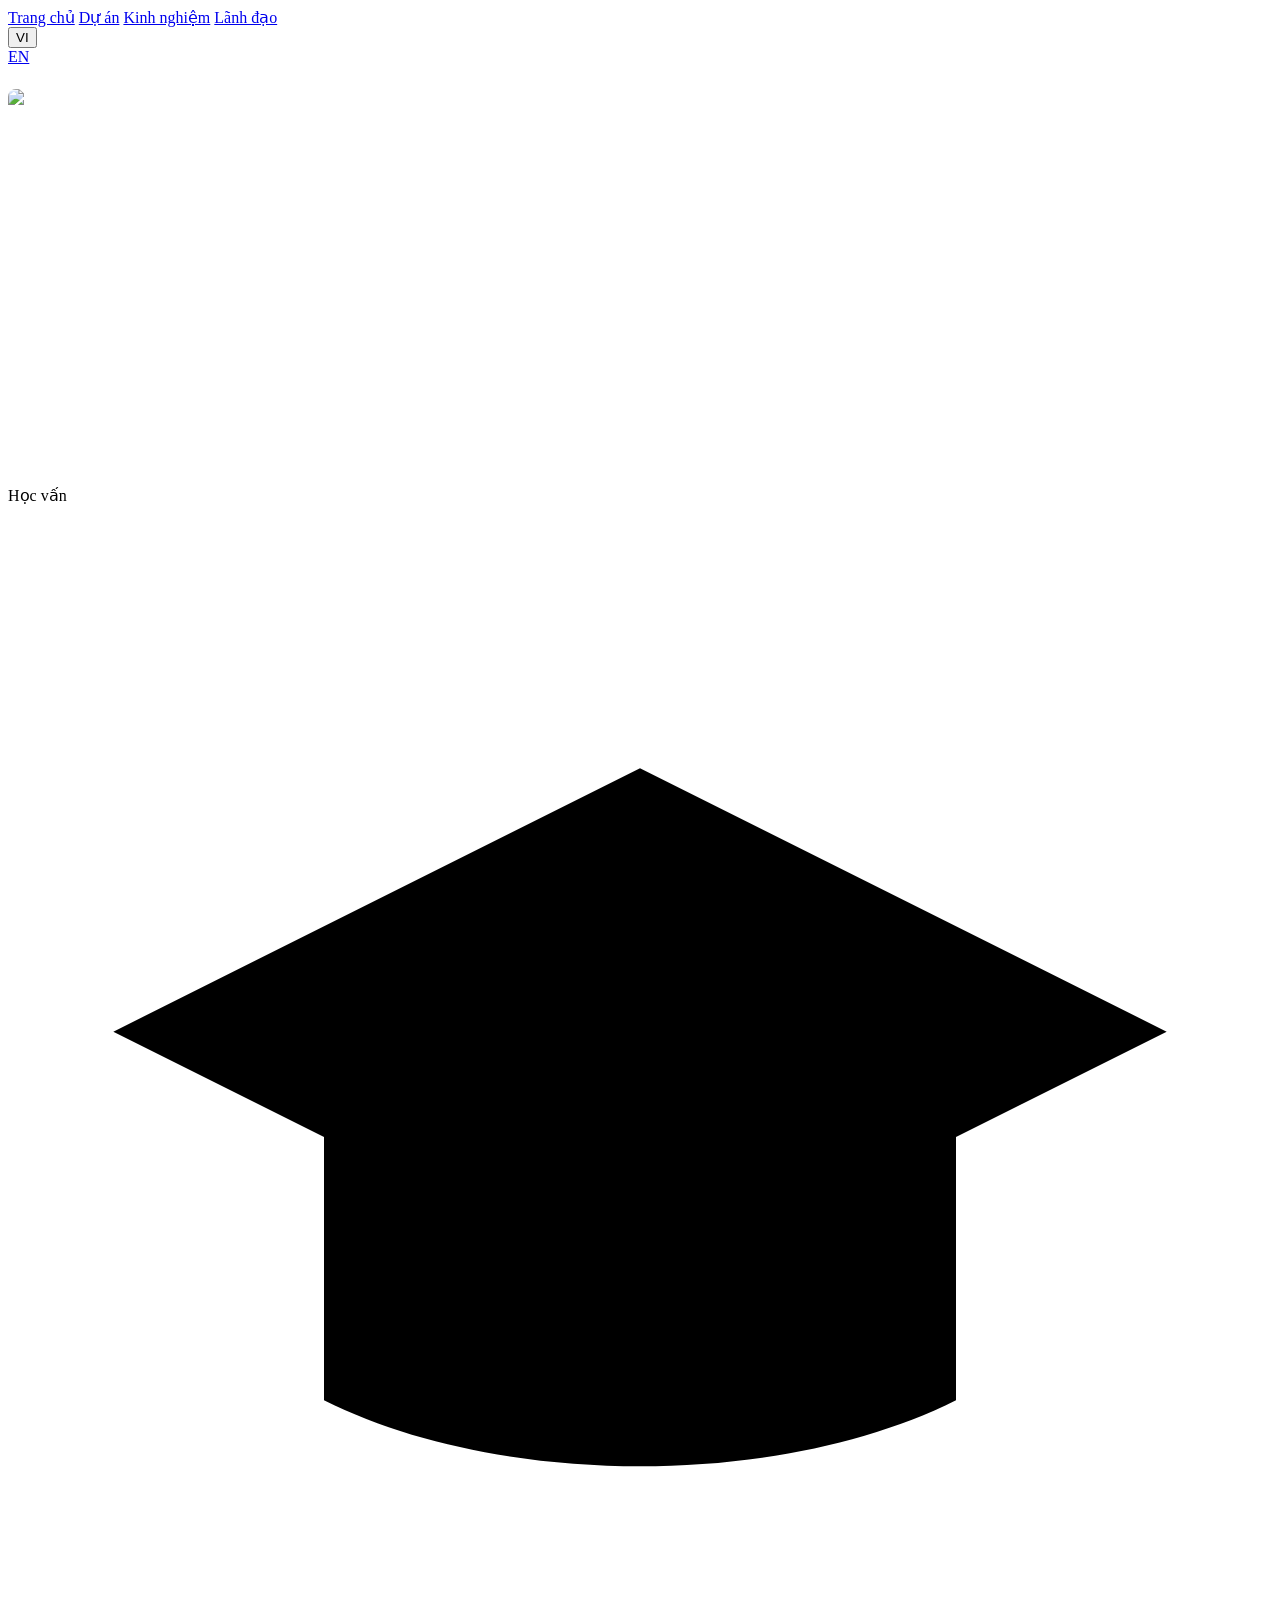
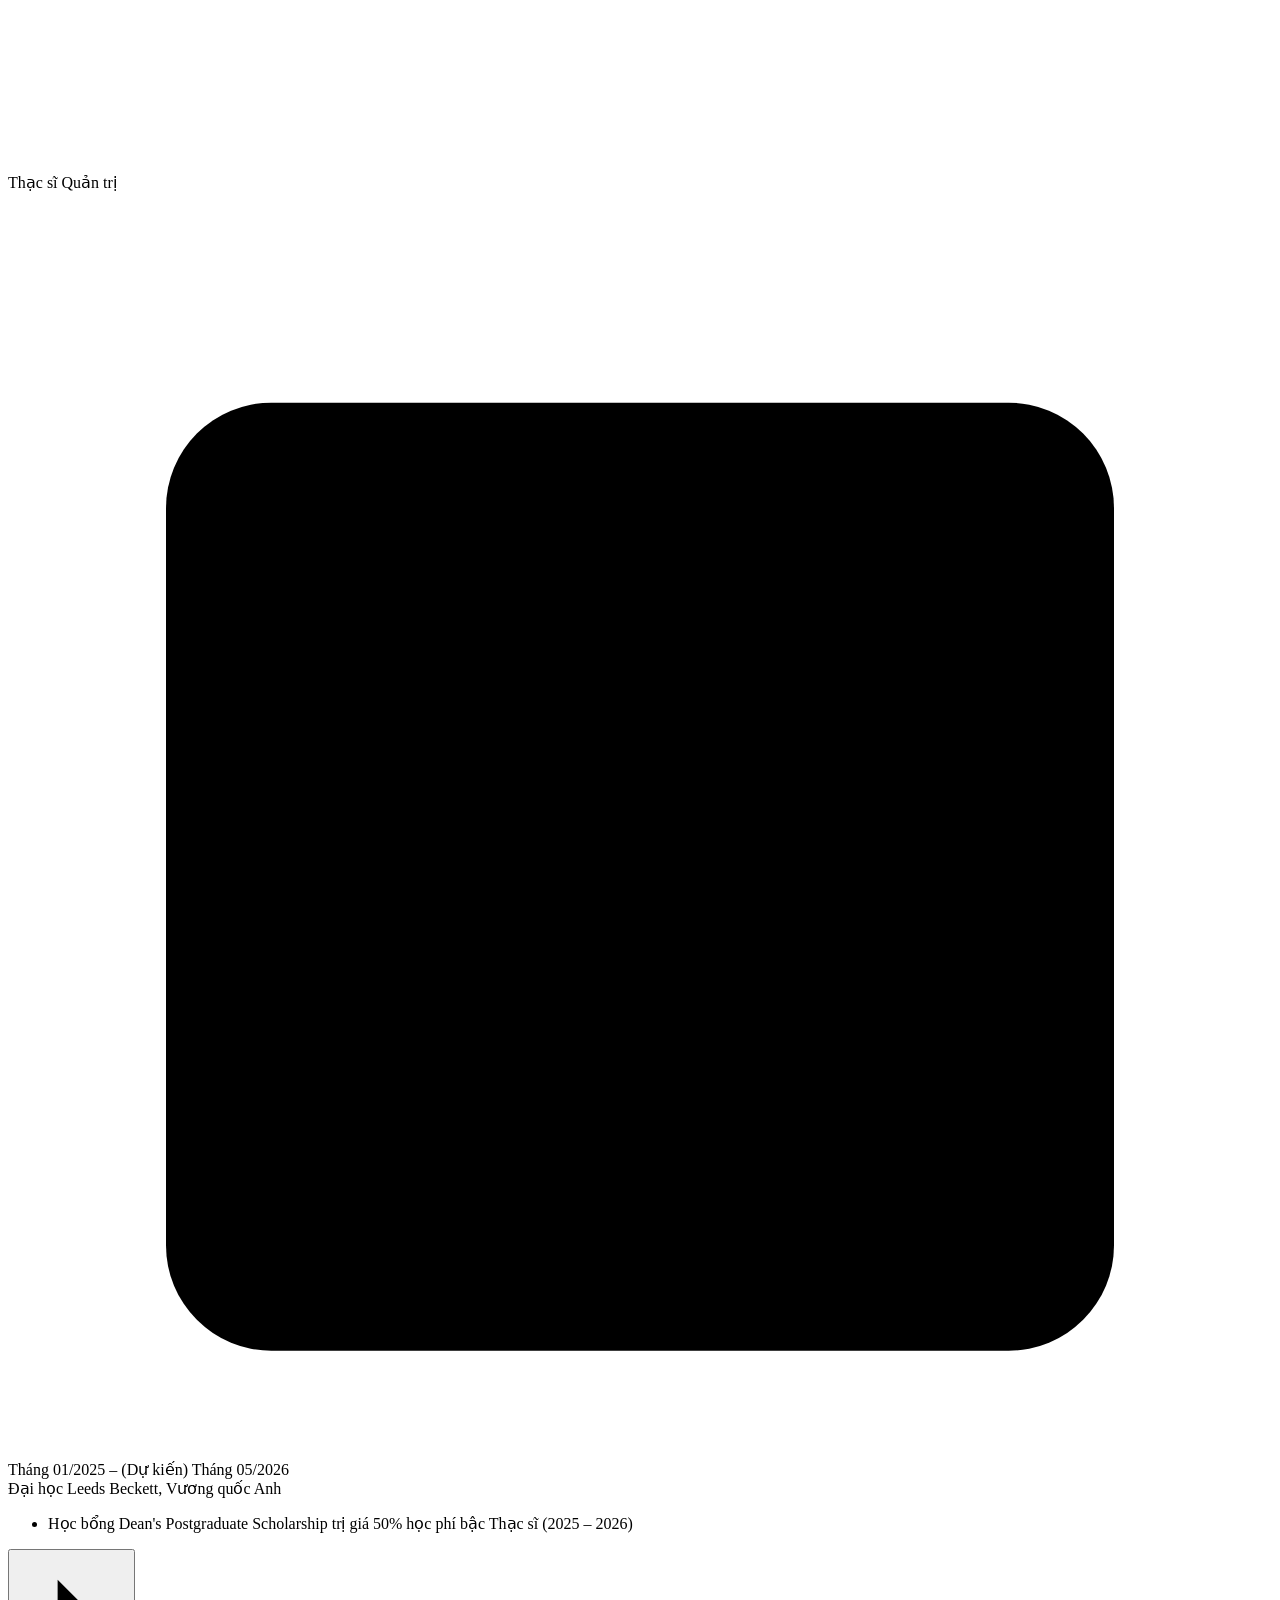
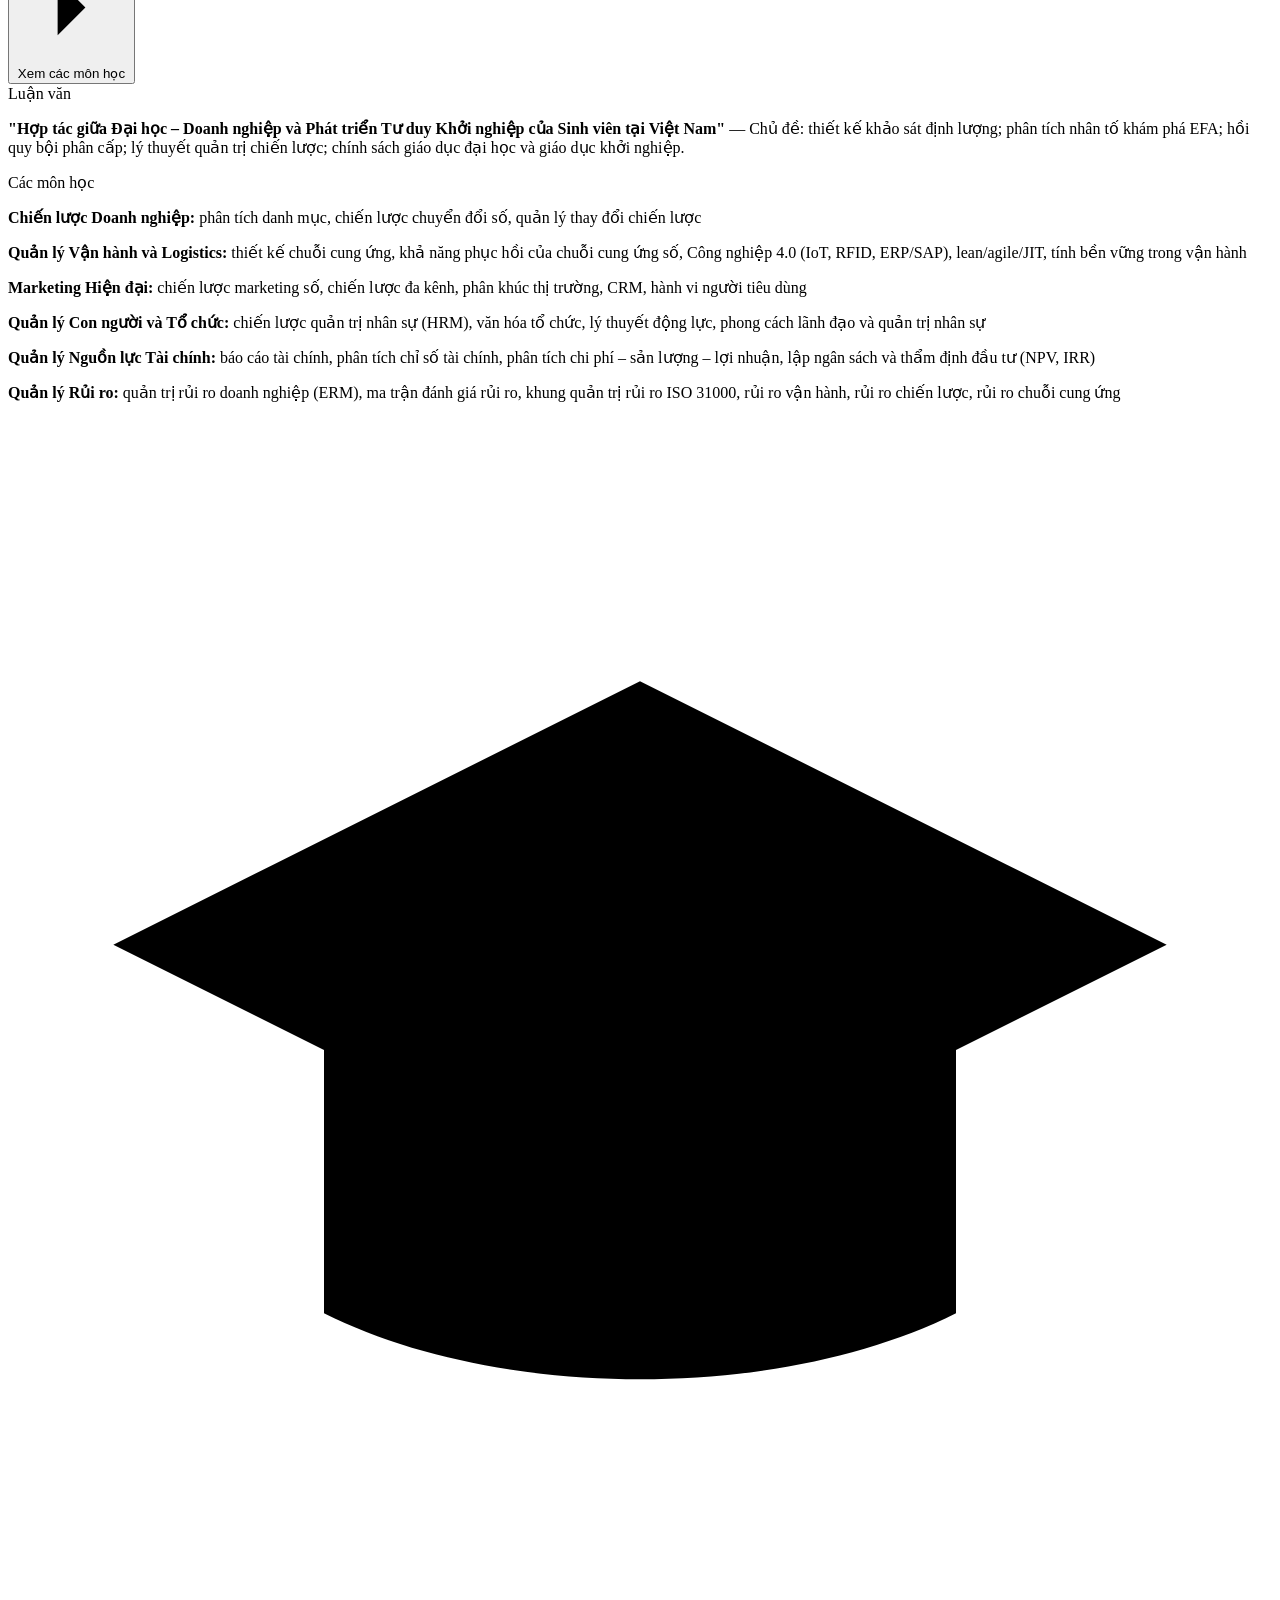
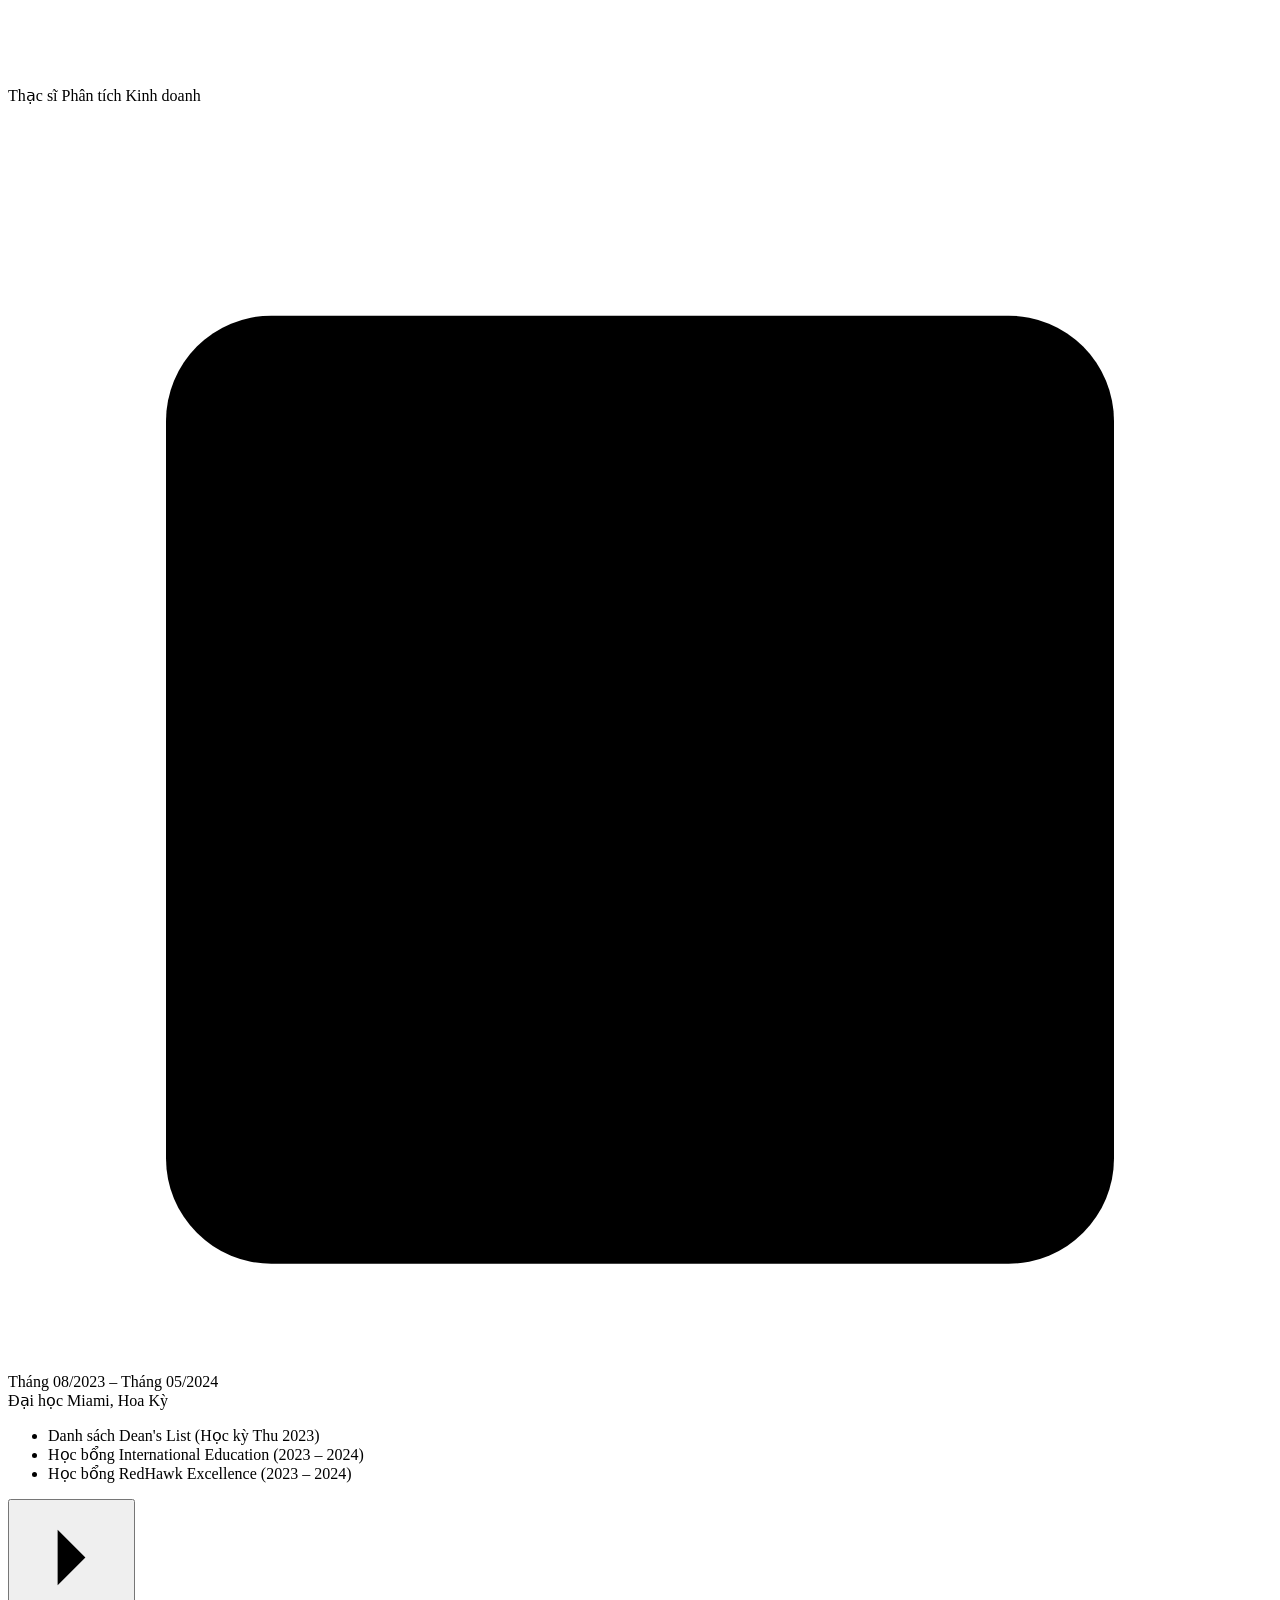
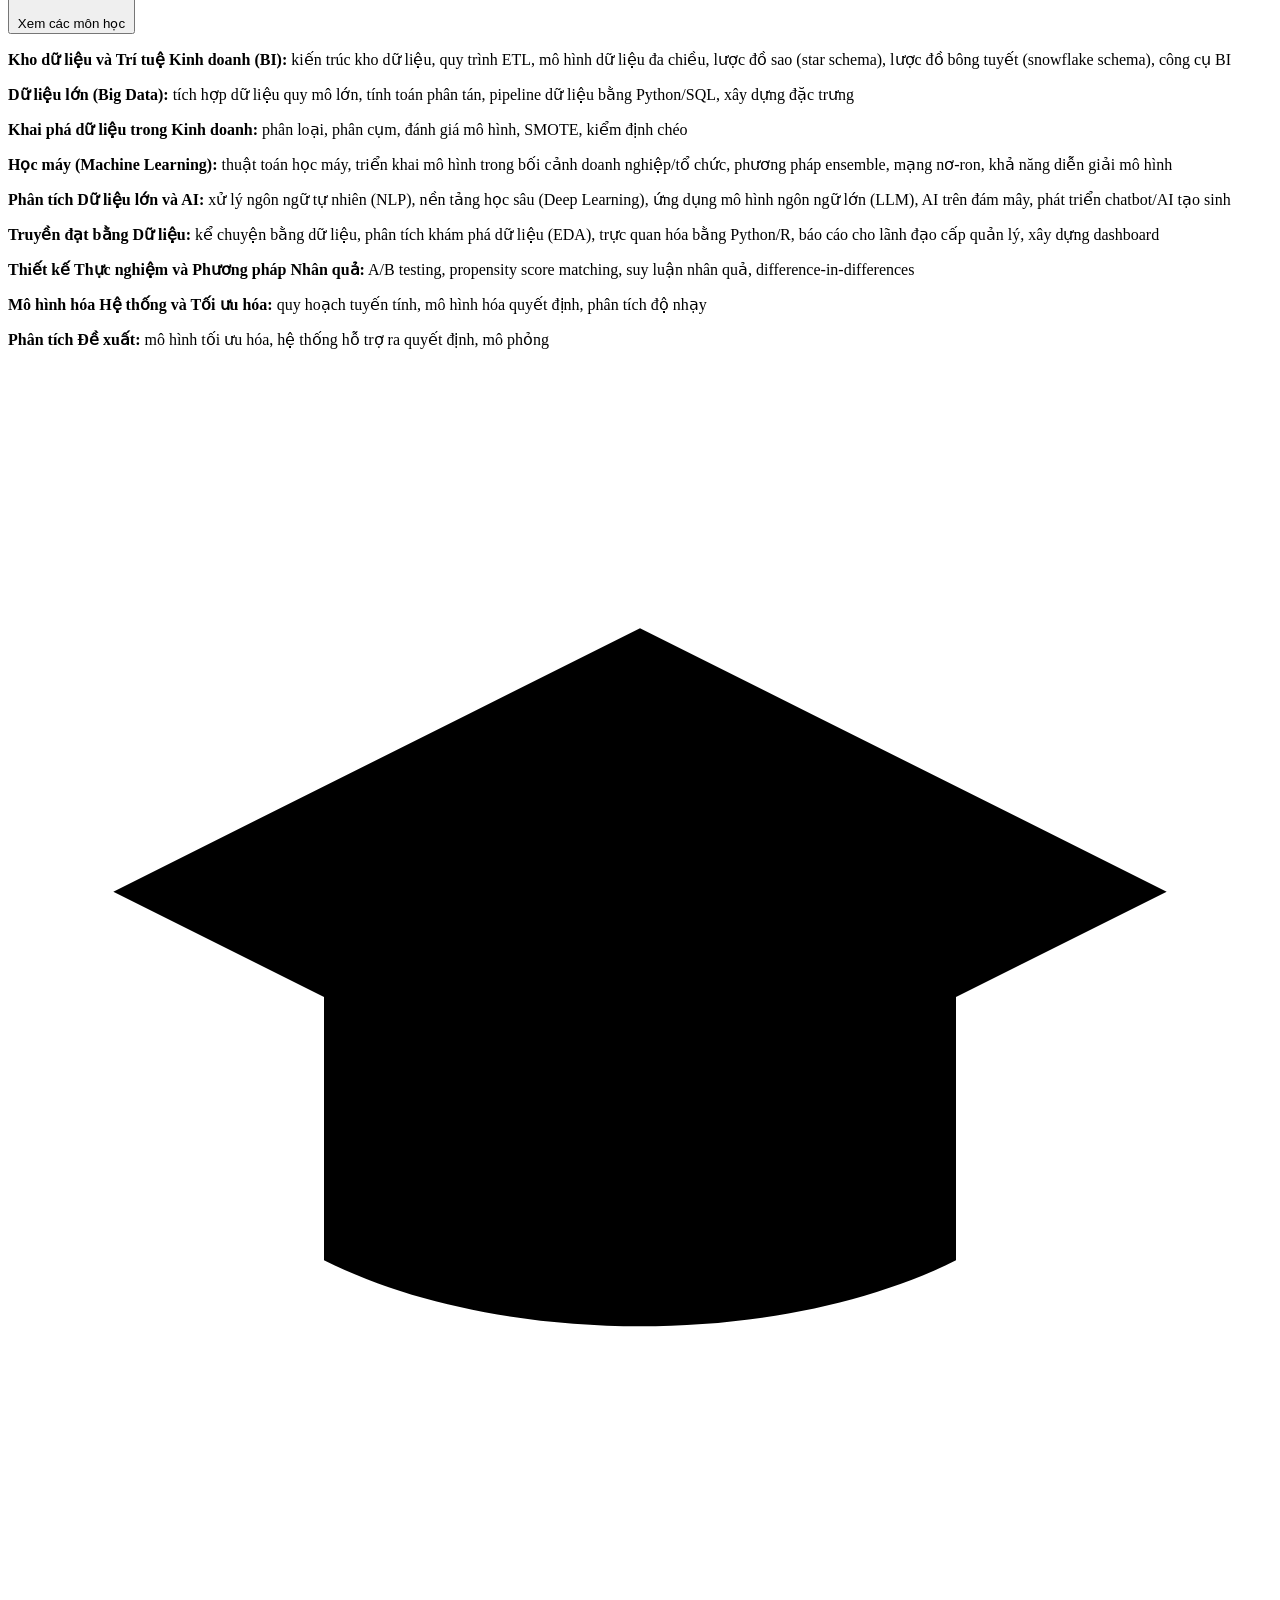
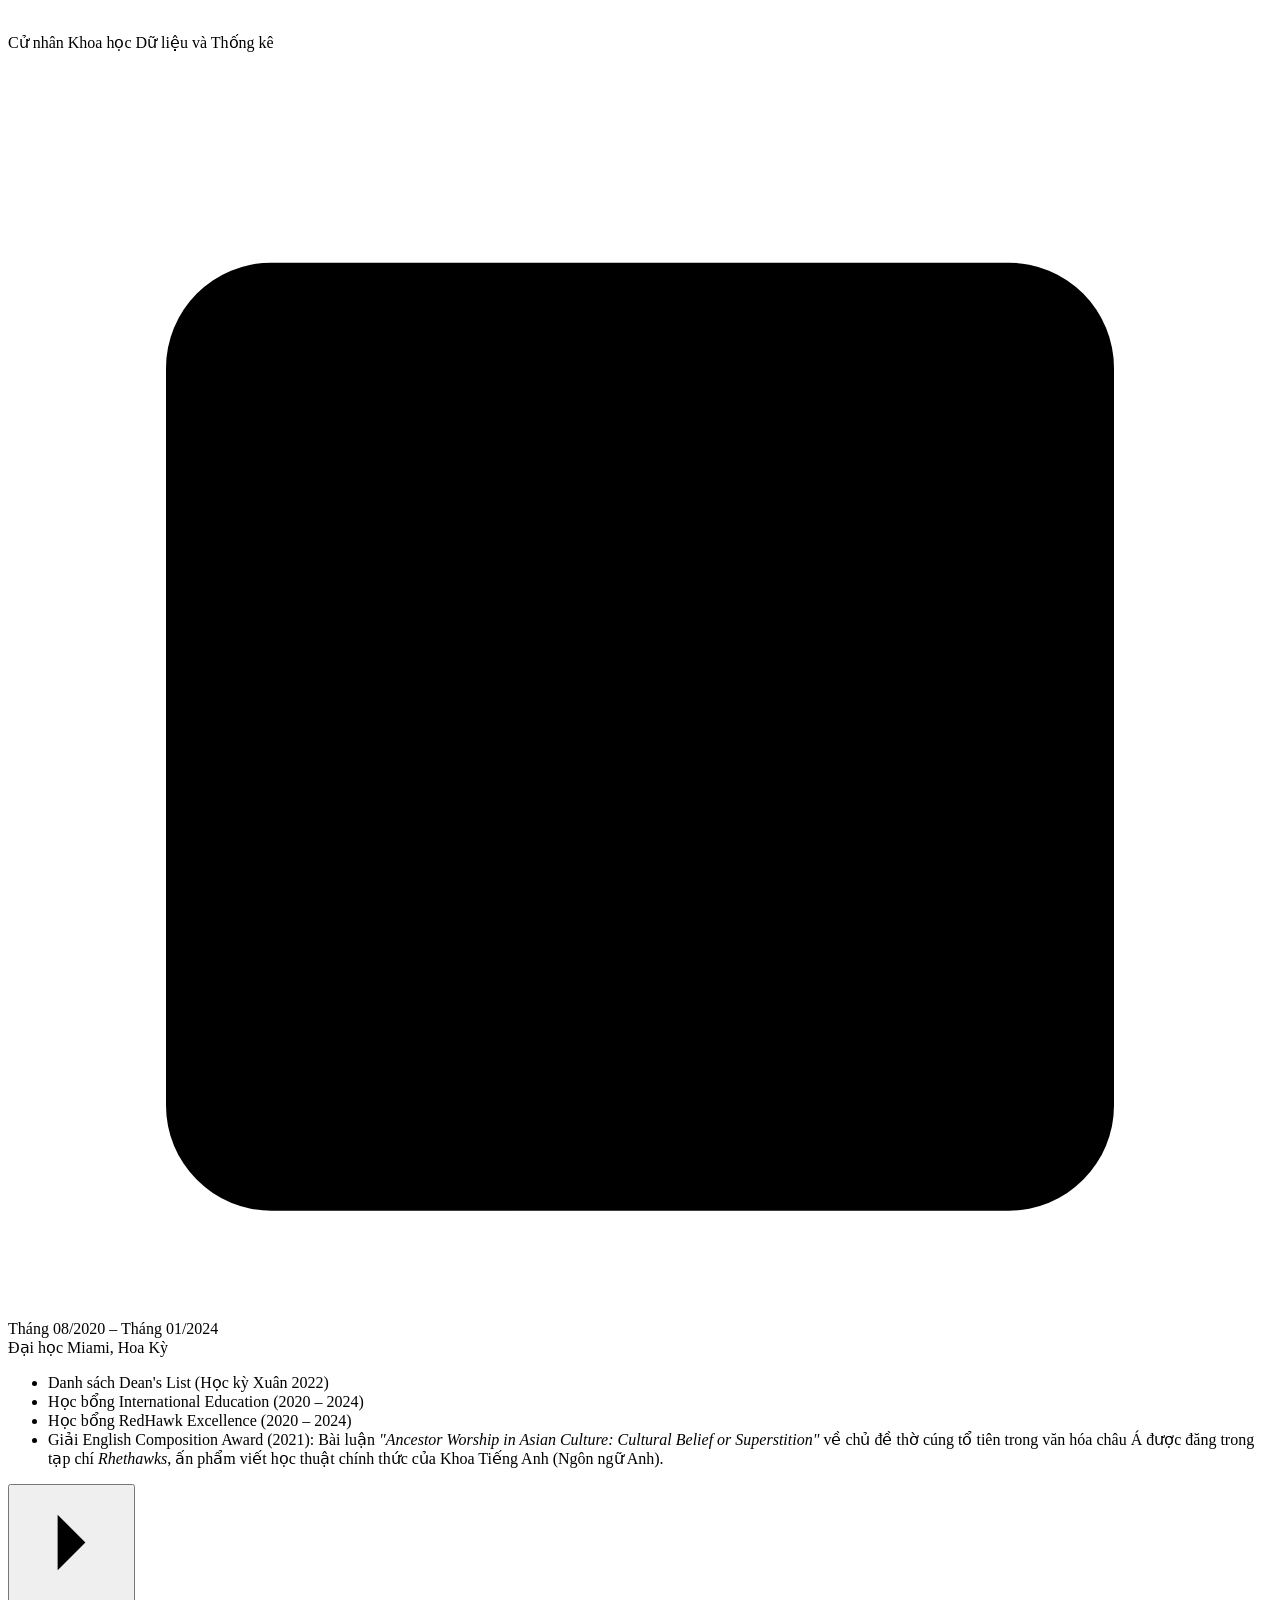
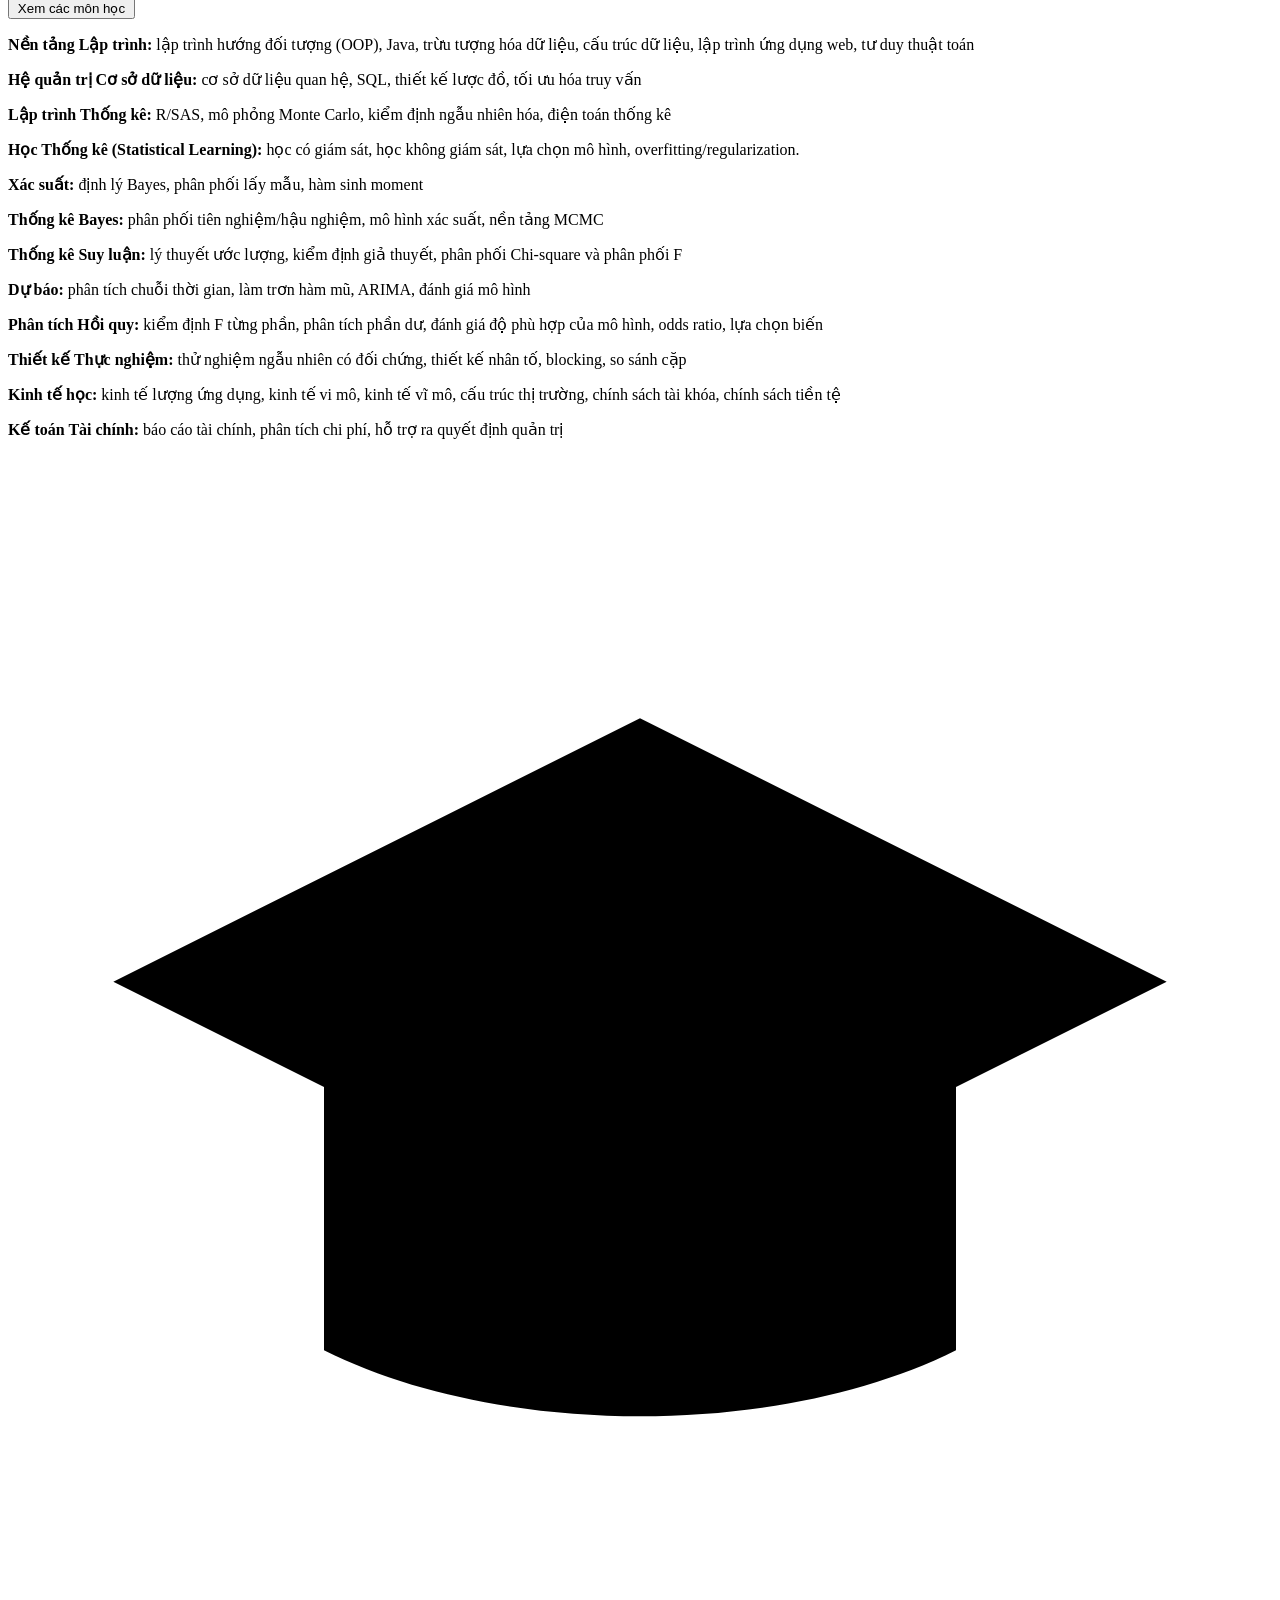
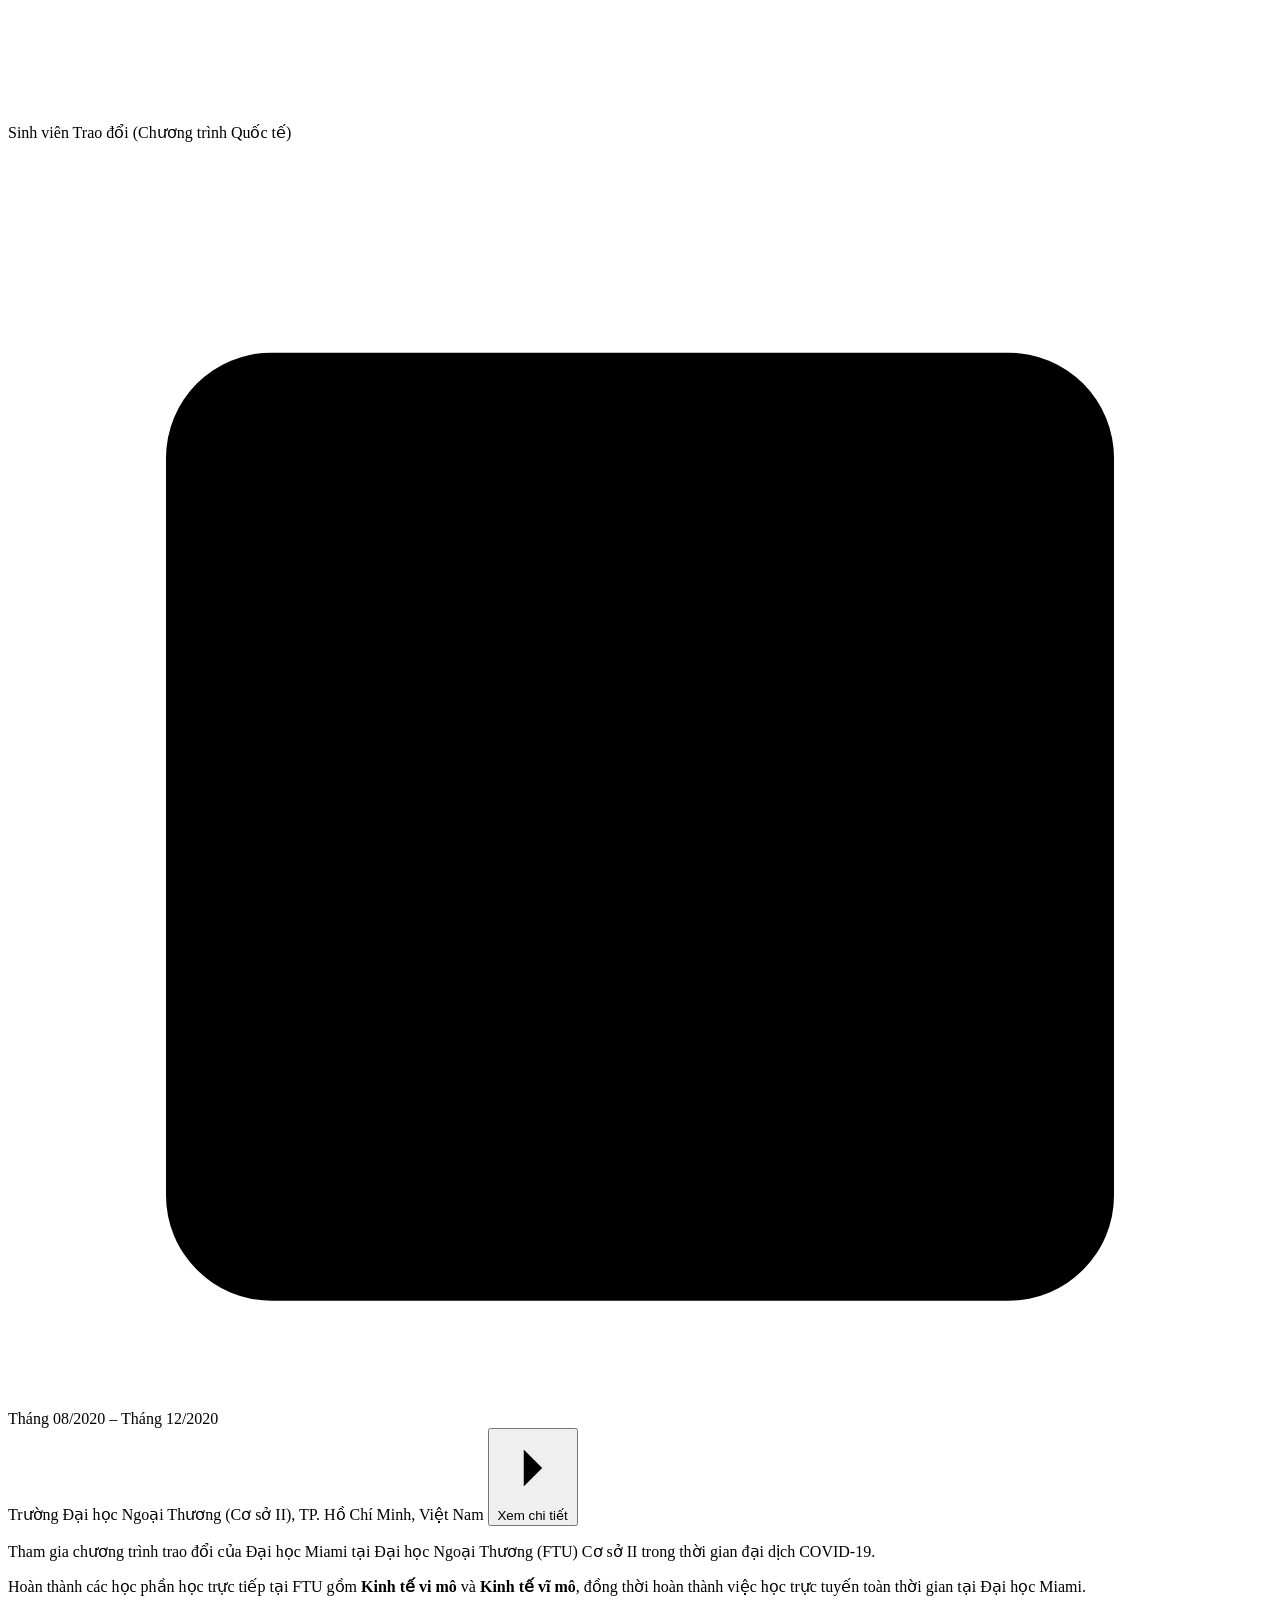
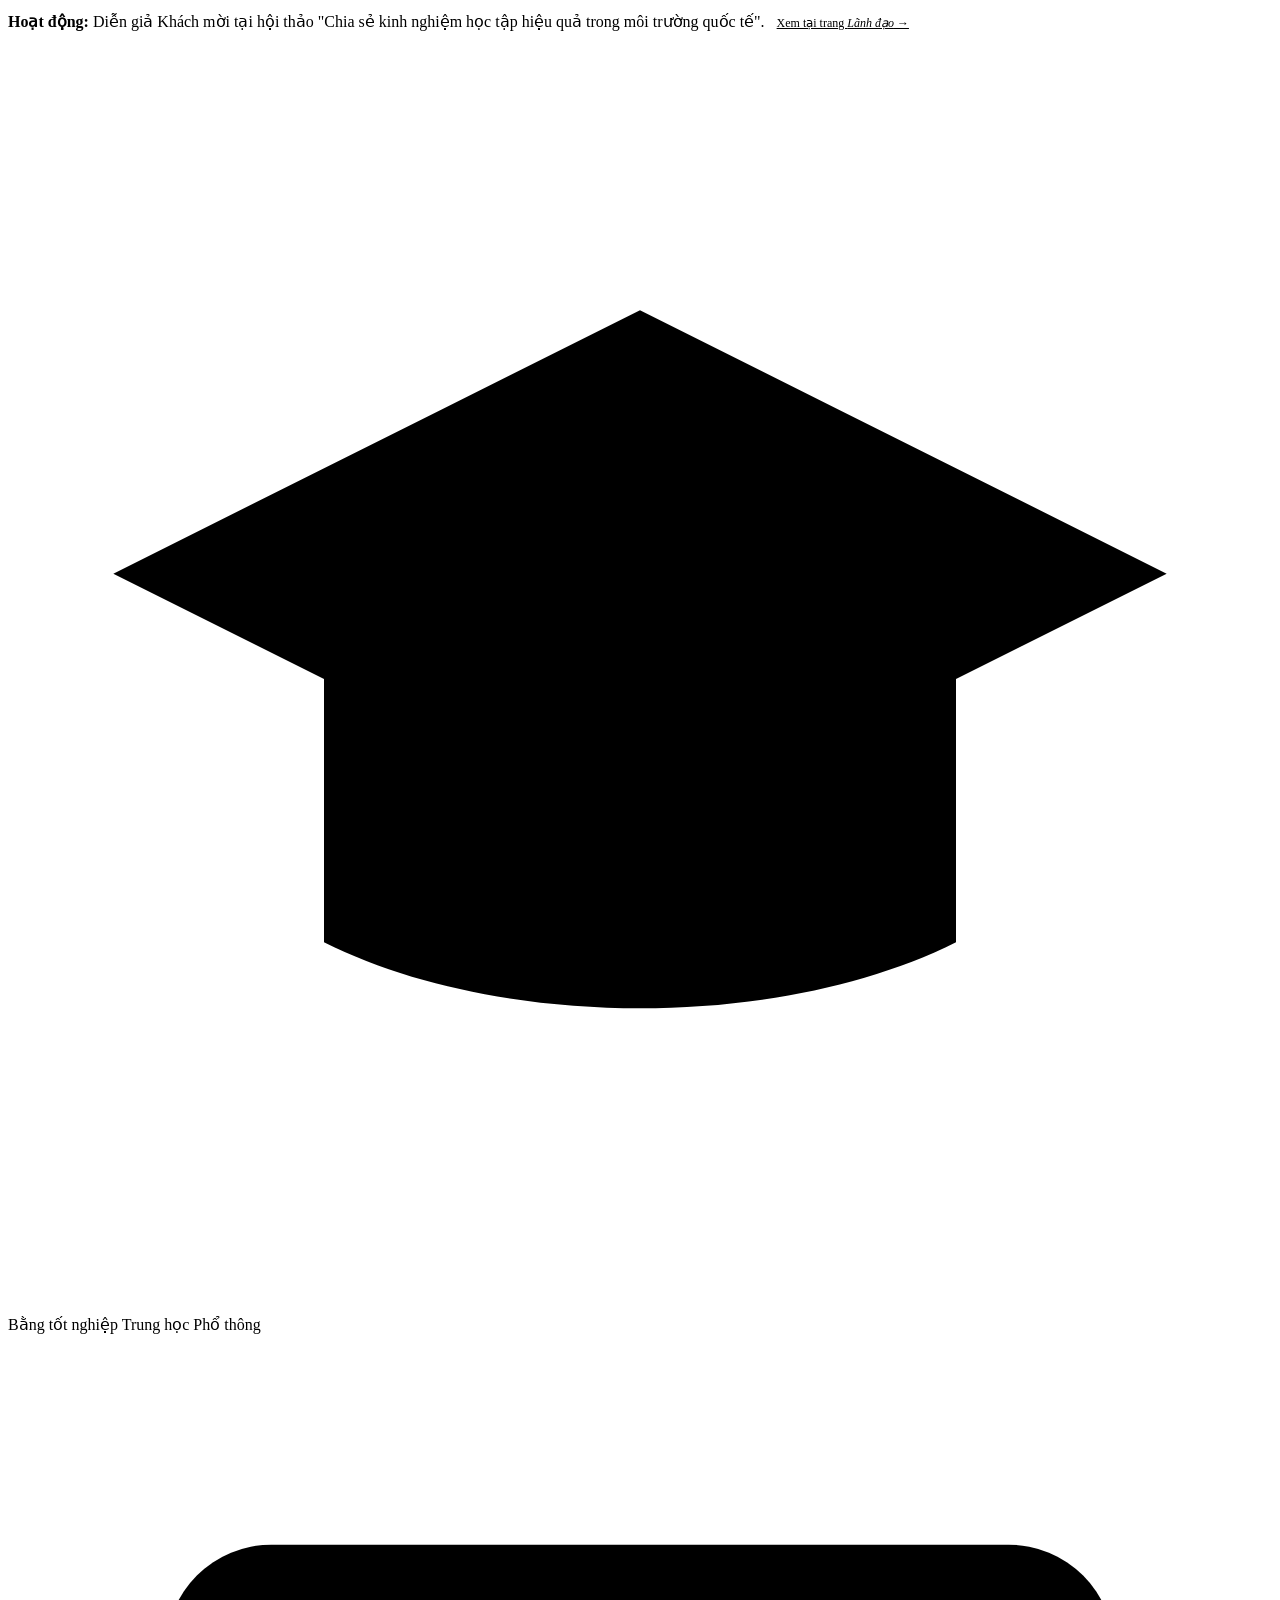
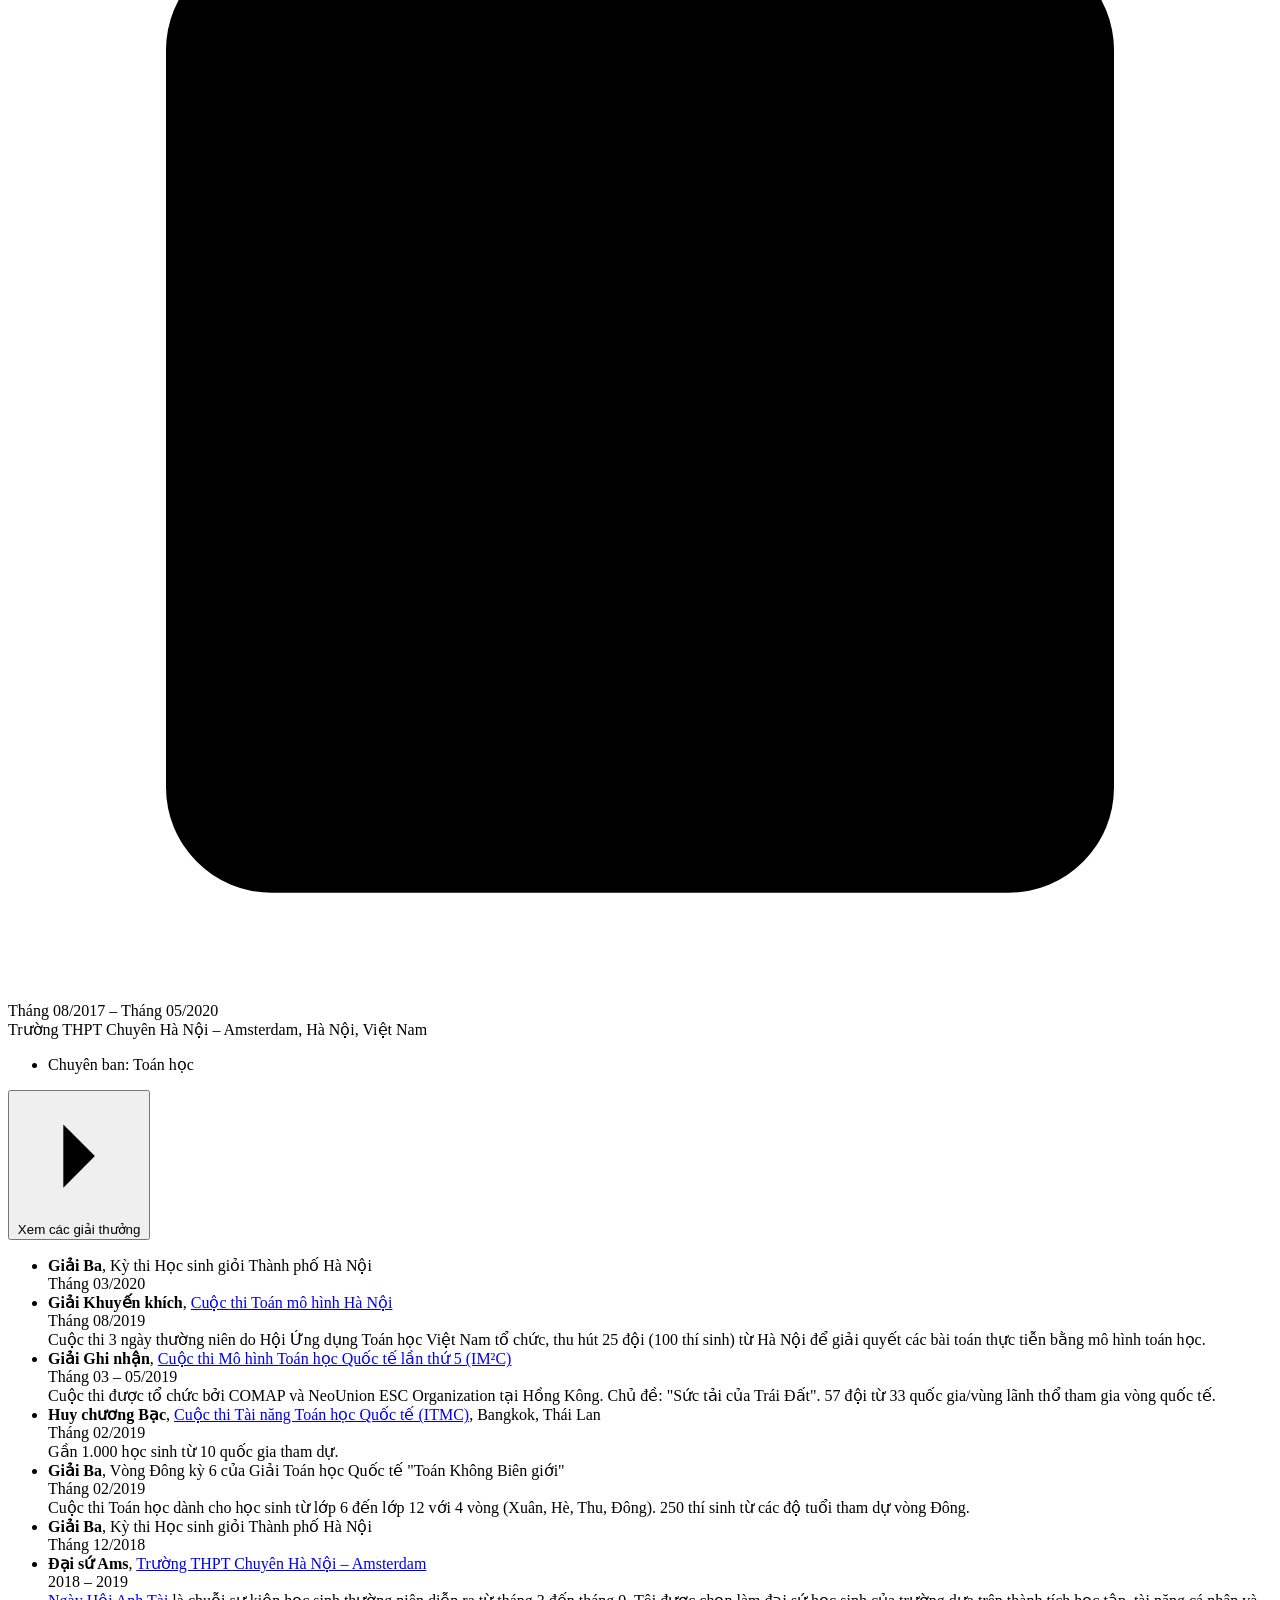
==== commit 72e5c1f8: "Refine text for clarity and precision in index.html Updated various sections to improve clarity and " ====
--- a/vi/index.html
+++ b/vi/index.html
@@ -91,7 +91,7 @@
       </a>
     </div>
     <p class="hero-bio">
-      Tôi quan tâm đến giáo dục, phát triển thanh thiếu niên và việc kết nối các phương pháp phân tích với những vấn đề kinh doanh thực tiễn. Mục tiêu của tôi là đóng góp cho cả nghiên cứu và giảng dạy tại giao điểm giữa phân tích kinh doanh, chuyển đổi số, AI ứng dụng và học máy.
+      Tôi quan tâm đến giáo dục, phát triển thanh thiếu niên và việc kết nối các phương pháp phân tích dữ liệu với những vấn đề thực tiễn trong kinh doanh và quản trị. Định hướng của tôi là đóng góp cho giảng dạy và nghiên cứu kết hợp các chủ đề về phân tích kinh doanh, chuyển đổi số, AI ứng dụng và học máy.
       <br><br>
       Tôi đang xây dựng hồ sơ nghiên cứu các vấn đề kinh doanh/quản trị dựa trên dữ liệu thực tế, bằng phương pháp định lượng, thống kê, kinh tế lượng, khảo sát,và phân tích dữ liệu doanh nghiệp hoặc dữ liệu thị trường. Tôi mong muốn tham gia các nhóm nghiên cứu về chuyển đổi số, phân tích dữ liệu và AI trong kinh doanh, nơi tôi có thể đóng góp cho các dự án thực nghiệm và đồng tác giả các công bố học thuật. Tôi cũng đang tích cực theo đuổi cơ hội Tiến sĩ trong các lĩnh vực Phân tích dữ liệu, Hệ thống thông tin, Phân tích kinh doanh và Quản trị.
     </p>
@@ -128,14 +128,14 @@
             </button>
             <div class="edu-panel">
               <div class="edu-panel-subhead">Luận văn</div>
-              <p><strong>"Hợp tác giữa Đại học – Doanh nghiệp và Phát triển Tư duy Khởi nghiệp của Sinh viên tại Việt Nam"</strong> — thiết kế khảo sát định lượng, phân tích nhân tố khám phá, hồi quy bội phân cấp, lý thuyết quản trị chiến lược, chính sách giáo dục đại học và giáo dục khởi nghiệp.</p>
+              <p><strong>"Hợp tác giữa Đại học – Doanh nghiệp và Phát triển Tư duy Khởi nghiệp của Sinh viên tại Việt Nam"</strong> — Chủ đề: thiết kế khảo sát định lượng; phân tích nhân tố khám phá EFA; hồi quy bội phân cấp; lý thuyết quản trị chiến lược; chính sách giáo dục đại học và giáo dục khởi nghiệp.</p>
               <div class="edu-panel-subhead">Các môn học</div>
               <p><strong>Chiến lược Doanh nghiệp:</strong> phân tích danh mục, chiến lược chuyển đổi số, quản lý thay đổi chiến lược</p>
-              <p><strong>Quản lý Vận hành và Logistics:</strong> thiết kế chuỗi cung ứng, khả năng phục hồi chuỗi cung ứng số, Công nghiệp 4.0 (IoT, RFID, ERP/SAP), lean/agile/JIT, phát triển bền vững trong vận hành</p>
-              <p><strong>Marketing Hiện đại:</strong> chiến lược marketing số, chiến lược đa kênh, phân khúc thị trường, CRM, hành vi người tiêu dùng, vòng đời khách hàng</p>
-              <p><strong>Quản lý Con người và Tổ chức:</strong> chiến lược HRM, văn hóa tổ chức, lý thuyết động lực, phong cách lãnh đạo, quản lý nhân sự</p>
-              <p><strong>Quản lý Tài chính:</strong> báo cáo tài chính, phân tích tỷ số, phân tích chi phí–lợi nhuận, lập ngân sách, thẩm định đầu tư (NPV, IRR)</p>
-              <p><strong>Quản lý Rủi ro:</strong> ERM, ma trận đánh giá rủi ro, khung ISO 31000, rủi ro vận hành và chiến lược, rủi ro chuỗi cung ứng</p>
+              <p><strong>Quản lý Vận hành và Logistics:</strong> thiết kế chuỗi cung ứng, khả năng phục hồi của chuỗi cung ứng số, Công nghiệp 4.0 (IoT, RFID, ERP/SAP), lean/agile/JIT, tính bền vững trong vận hành</p>
+              <p><strong>Marketing Hiện đại:</strong> chiến lược marketing số, chiến lược đa kênh, phân khúc thị trường, CRM, hành vi người tiêu dùng</p>
+              <p><strong>Quản lý Con người và Tổ chức:</strong> chiến lược quản trị nhân sự (HRM), văn hóa tổ chức, lý thuyết động lực, phong cách lãnh đạo và quản trị nhân sự</p>
+              <p><strong>Quản lý Nguồn lực Tài chính:</strong> báo cáo tài chính, phân tích chỉ số tài chính, phân tích chi phí – sản lượng – lợi nhuận, lập ngân sách và thẩm định đầu tư (NPV, IRR)</p>
+              <p><strong>Quản lý Rủi ro:</strong> quản trị rủi ro doanh nghiệp (ERM), ma trận đánh giá rủi ro, khung quản trị rủi ro ISO 31000, rủi ro vận hành, rủi ro chiến lược, rủi ro chuỗi cung ứng</p>
             </div>
           </div>
         </div>
@@ -156,7 +156,7 @@
             <span class="timeline-card-org">Đại học Miami, Hoa Kỳ</span>
             <ul class="timeline-card-edu-scholarship">
               <li>Danh sách Dean's List (Học kỳ Thu 2023)</li>
-              <li>Học bổng Giáo dục Quốc tế (2023 – 2024)</li>
+              <li>Học bổng International Education (2023 – 2024)</li>
               <li>Học bổng RedHawk Excellence (2023 – 2024)</li>
             </ul>
             <button class="timeline-card-toggle" onclick="toggleCard(this)">
@@ -164,15 +164,15 @@
               Xem các môn học
             </button>
             <div class="edu-panel">
-              <p><strong>Kho dữ liệu và Trí tuệ Kinh doanh (BI):</strong> kiến trúc kho dữ liệu, quy trình ETL, mô hình hóa chiều (star/snowflake schema), công cụ BI</p>
-              <p><strong>Dữ liệu lớn (Big Data):</strong> tích hợp dữ liệu quy mô lớn, điện toán phân tán, pipeline Python/SQL, kỹ thuật đặc trưng</p>
-              <p><strong>Khai phá dữ liệu trong Kinh doanh:</strong> phân loại, phân cụm, đánh giá mô hình, SMOTE, xác nhận chéo</p>
-              <p><strong>Học máy (Machine Learning):</strong> thuật toán ML, triển khai trong môi trường tổ chức, phương pháp ensemble, mạng nơ-ron, khả năng diễn giải mô hình</p>
-              <p><strong>Phân tích Dữ liệu lớn và AI:</strong> NLP, nền tảng học sâu, ứng dụng LLM, AI trên đám mây, phát triển chatbot/AI hội thoại</p>
-              <p><strong>Truyền đạt bằng Dữ liệu:</strong> kể chuyện bằng dữ liệu, EDA, trực quan hóa Python/R, báo cáo cấp điều hành, dashboard</p>
-              <p><strong>Thiết kế Thực nghiệm và Phương pháp Nhân quả:</strong> kiểm định A/B, ghép điểm xu hướng, suy luận nhân quả, sai biệt kép</p>
-              <p><strong>Mô hình hóa Hệ thống và Tối ưu hóa:</strong> lập trình tuyến tính, mô hình hóa quyết định, phân tích độ nhạy</p>
-              <p><strong>Phân tích Dự báo:</strong> mô hình hóa tối ưu, hệ thống hỗ trợ quyết định, mô phỏng</p>
+              <p><strong>Kho dữ liệu và Trí tuệ Kinh doanh (BI):</strong> kiến trúc kho dữ liệu, quy trình ETL, mô hình dữ liệu đa chiều, lược đồ sao (star schema), lược đồ bông tuyết (snowflake schema), công cụ BI</p>
+              <p><strong>Dữ liệu lớn (Big Data):</strong> tích hợp dữ liệu quy mô lớn, tính toán phân tán, pipeline dữ liệu bằng Python/SQL, xây dựng đặc trưng</p>
+              <p><strong>Khai phá dữ liệu trong Kinh doanh:</strong> phân loại, phân cụm, đánh giá mô hình, SMOTE, kiểm định chéo</p>
+              <p><strong>Học máy (Machine Learning):</strong> thuật toán học máy, triển khai mô hình trong bối cảnh doanh nghiệp/tổ chức, phương pháp ensemble, mạng nơ-ron, khả năng diễn giải mô hình</p>
+              <p><strong>Phân tích Dữ liệu lớn và AI:</strong> xử lý ngôn ngữ tự nhiên (NLP), nền tảng học sâu (Deep Learning), ứng dụng mô hình ngôn ngữ lớn (LLM), AI trên đám mây, phát triển chatbot/AI tạo sinh</p>
+              <p><strong>Truyền đạt bằng Dữ liệu:</strong> kể chuyện bằng dữ liệu, phân tích khám phá dữ liệu (EDA), trực quan hóa bằng Python/R, báo cáo cho lãnh đạo cấp quản lý, xây dựng dashboard</p>
+              <p><strong>Thiết kế Thực nghiệm và Phương pháp Nhân quả:</strong> A/B testing, propensity score matching, suy luận nhân quả, difference-in-differences</p>
+              <p><strong>Mô hình hóa Hệ thống và Tối ưu hóa:</strong> quy hoạch tuyến tính, mô hình hóa quyết định, phân tích độ nhạy</p>
+              <p><strong>Phân tích Đề xuất:</strong> mô hình tối ưu hóa, hệ thống hỗ trợ ra quyết định, mô phỏng</p>
             </div>
           </div>
         </div>
@@ -193,27 +193,27 @@
             <span class="timeline-card-org">Đại học Miami, Hoa Kỳ</span>
             <ul class="timeline-card-edu-scholarship">
               <li>Danh sách Dean's List (Học kỳ Xuân 2022)</li>
-              <li>Học bổng Giáo dục Quốc tế (2020 – 2024)</li>
+              <li>Học bổng International Education (2020 – 2024)</li>
               <li>Học bổng RedHawk Excellence (2020 – 2024)</li>
-              <li>Giải Viết văn tiếng Anh (2021): Bài luận <em>"Thờ cúng tổ tiên trong văn hóa châu Á: Tín ngưỡng hay mê tín?"</em> được đăng trong tạp chí <em>Rhethawks</em>, ấn phẩm viết học thuật chính thức của Khoa Văn học Anh.</li>
+              <li>Giải English Composition Award (2021): Bài luận <em>"Ancestor Worship in Asian Culture: Cultural Belief or Superstition"</em> về chủ đề thờ cúng tổ tiên trong văn hóa châu Á được đăng trong tạp chí <em>Rhethawks</em>, ấn phẩm viết học thuật chính thức của Khoa Tiếng Anh (Ngôn ngữ Anh).</li>
             </ul>
             <button class="timeline-card-toggle" onclick="toggleCard(this)">
               <svg viewBox="0 0 24 24"><polyline points="9 6 15 12 9 18"/></svg>
               Xem các môn học
             </button>
             <div class="edu-panel">
-              <p><strong>Nền tảng Lập trình:</strong> OOP, Java, trừu tượng hóa dữ liệu, cấu trúc dữ liệu, lập trình ứng dụng web, tư duy thuật toán</p>
-              <p><strong>Hệ thống Cơ sở dữ liệu:</strong> cơ sở dữ liệu quan hệ, SQL, thiết kế lược đồ, tối ưu hóa truy vấn</p>
+              <p><strong>Nền tảng Lập trình:</strong> lập trình hướng đối tượng (OOP), Java, trừu tượng hóa dữ liệu, cấu trúc dữ liệu, lập trình ứng dụng web, tư duy thuật toán</p>
+              <p><strong>Hệ quản trị Cơ sở dữ liệu:</strong> cơ sở dữ liệu quan hệ, SQL, thiết kế lược đồ, tối ưu hóa truy vấn</p>
               <p><strong>Lập trình Thống kê:</strong> R/SAS, mô phỏng Monte Carlo, kiểm định ngẫu nhiên hóa, điện toán thống kê</p>
-              <p><strong>Học thống kê:</strong> học có giám sát/không giám sát, lựa chọn mô hình, quá khớp/chính quy hóa</p>
-              <p><strong>Xác suất:</strong> định lý Bayes, phân phối mẫu, hàm tạo moment</p>
-              <p><strong>Thống kê Bayes:</strong> phân phối tiền nghiệm/hậu nghiệm, mô hình xác suất, khái niệm MCMC</p>
-              <p><strong>Thống kê Suy luận:</strong> lý thuyết ước lượng, kiểm định giả thuyết, phân phối chi-square và F</p>
-              <p><strong>Dự báo:</strong> phân tích chuỗi thời gian, làm trơn mũ, ARIMA, đánh giá mô hình</p>
-              <p><strong>Phân tích Hồi quy:</strong> kiểm định F riêng phần, phân tích phần dư, tỷ số odds, lựa chọn biến</p>
-              <p><strong>Thiết kế Thực nghiệm:</strong> thử nghiệm ngẫu nhiên có kiểm soát, thiết kế nhân tố, chặn, so sánh từng cặp</p>
-              <p><strong>Kinh tế học:</strong> kinh tế lượng ứng dụng, kinh tế vi/vĩ mô, cấu trúc thị trường, chính sách tài khóa/tiền tệ</p>
-              <p><strong>Kế toán Tài chính:</strong> báo cáo tài chính, phân tích chi phí, hỗ trợ ra quyết định quản lý</p>
+              <p><strong>Học Thống kê (Statistical Learning):</strong> học có giám sát, học không giám sát, lựa chọn mô hình, overfitting/regularization.</p>
+              <p><strong>Xác suất:</strong> định lý Bayes, phân phối lấy mẫu, hàm sinh moment</p>
+              <p><strong>Thống kê Bayes:</strong> phân phối tiên nghiệm/hậu nghiệm, mô hình xác suất, nền tảng MCMC</p>
+              <p><strong>Thống kê Suy luận:</strong> lý thuyết ước lượng, kiểm định giả thuyết, phân phối Chi-square và phân phối F</p>
+              <p><strong>Dự báo:</strong> phân tích chuỗi thời gian, làm trơn hàm mũ, ARIMA, đánh giá mô hình</p>
+              <p><strong>Phân tích Hồi quy:</strong> kiểm định F từng phần, phân tích phần dư, đánh giá độ phù hợp của mô hình, odds ratio, lựa chọn biến</p>
+              <p><strong>Thiết kế Thực nghiệm:</strong> thử nghiệm ngẫu nhiên có đối chứng, thiết kế nhân tố, blocking, so sánh cặp</p>
+              <p><strong>Kinh tế học:</strong> kinh tế lượng ứng dụng, kinh tế vi mô, kinh tế vĩ mô, cấu trúc thị trường, chính sách tài khóa, chính sách tiền tệ</p>
+              <p><strong>Kế toán Tài chính:</strong> báo cáo tài chính, phân tích chi phí, hỗ trợ ra quyết định quản trị</p>
             </div>
           </div>
         </div>
@@ -237,11 +237,11 @@
               Xem chi tiết
             </button>
             <div class="edu-panel">
-              <p>Tham gia chương trình trao đổi của Đại học Miami tại Đại học Ngoại Thương (FTU) Cơ sở II trong thời kỳ đại dịch COVID-19.</p>
-              <p>Hoàn thành các môn học trực tiếp <strong>Kinh tế vi mô</strong> và <strong>Kinh tế vĩ mô</strong> tại FTU song song với việc học trực tuyến toàn thời gian tại Đại học Miami.</p>
+              <p>Tham gia chương trình trao đổi của Đại học Miami tại Đại học Ngoại Thương (FTU) Cơ sở II trong thời gian đại dịch COVID-19.</p>
+              <p>Hoàn thành các học phần học trực tiếp tại FTU gồm <strong>Kinh tế vi mô</strong> và <strong>Kinh tế vĩ mô</strong>, đồng thời hoàn thành việc học trực tuyến toàn thời gian tại Đại học Miami.</p>
               <p>
                 <strong>Hoạt động:</strong> Diễn giả Khách mời tại hội thảo "Chia sẻ kinh nghiệm học tập hiệu quả trong môi trường quốc tế".
-                <a href="vi_leadership.html" style="display: inline-block; margin-left: 8px; font-size: 12px; color: var(--text-light); text-decoration: underline; white-space: nowrap;">Xem tại trang Lãnh đạo →</a>
+                <a href="vi_leadership.html" style="display: inline-block; margin-left: 8px; font-size: 12px; color: var(--text-light); text-decoration: underline; white-space: nowrap;">Xem tại trang <em>Lãnh đạo</em> →</a>
               </p>
             </div>
           </div>
